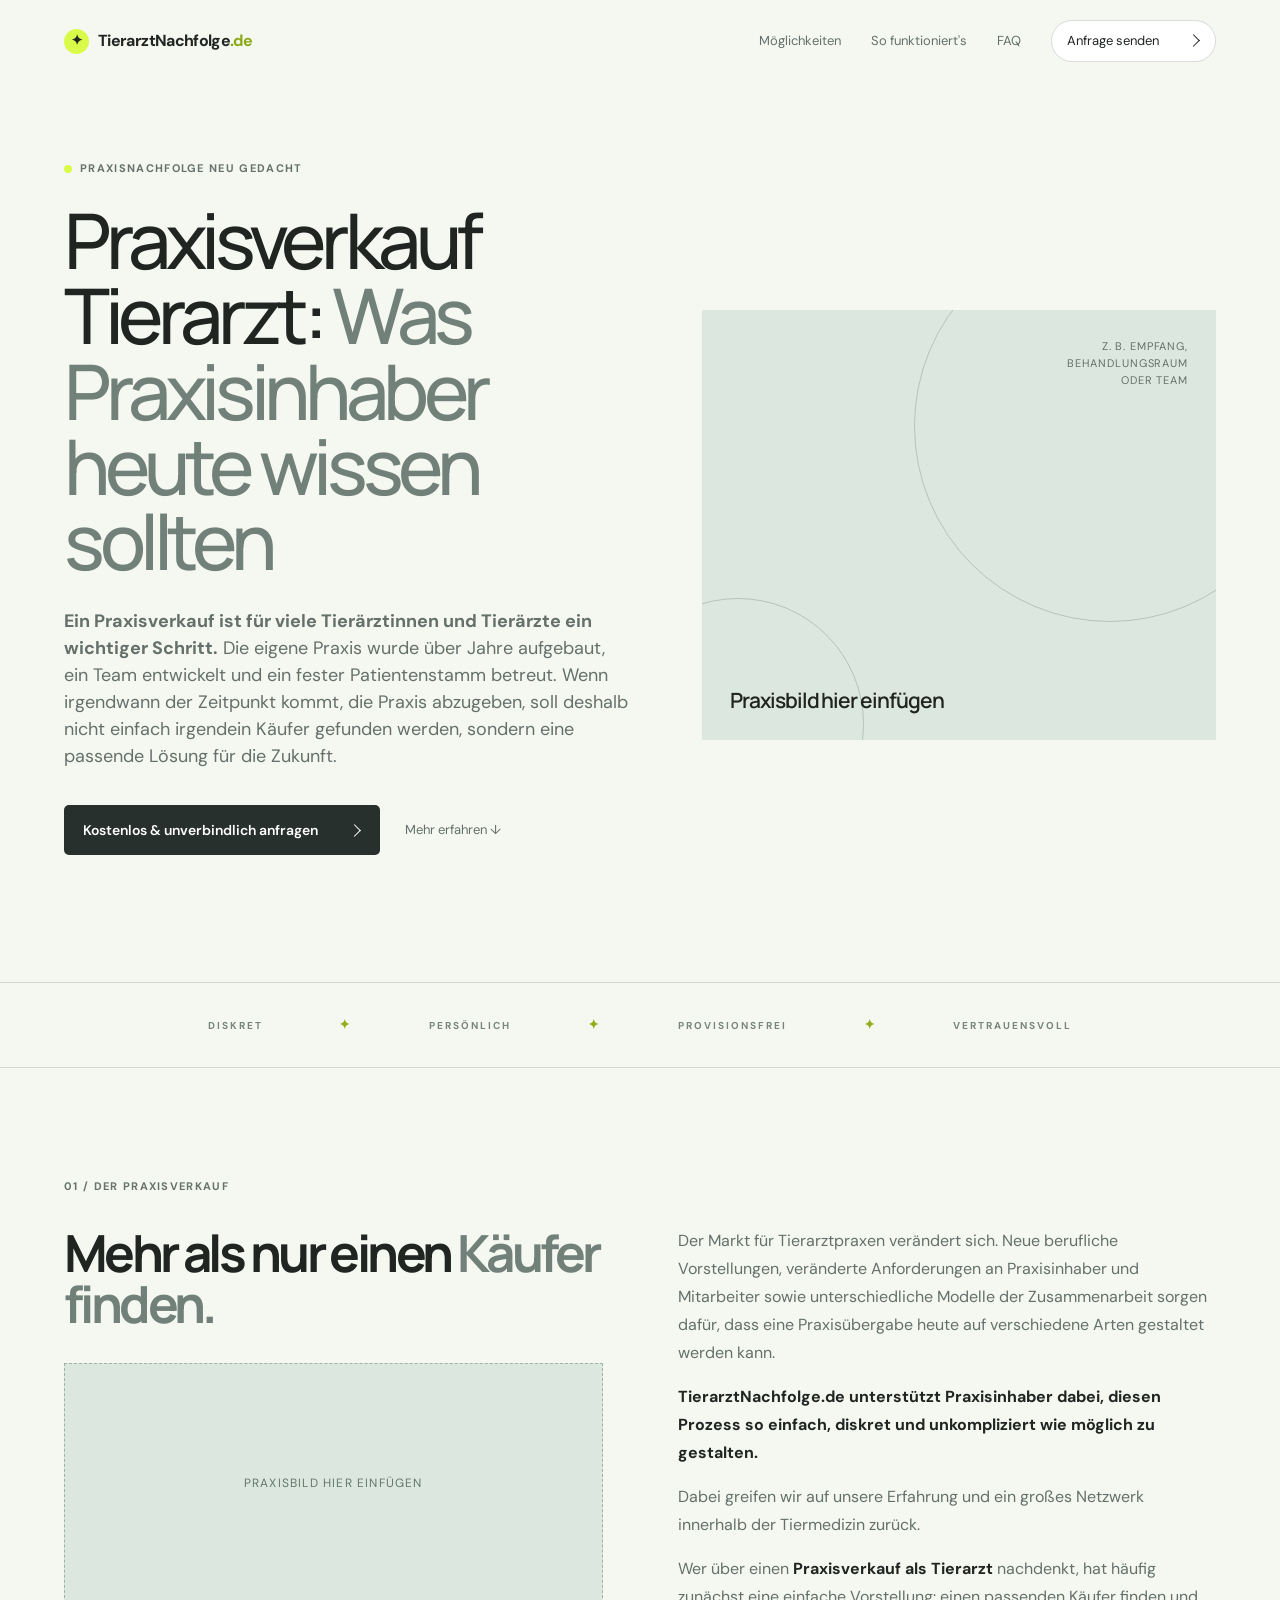
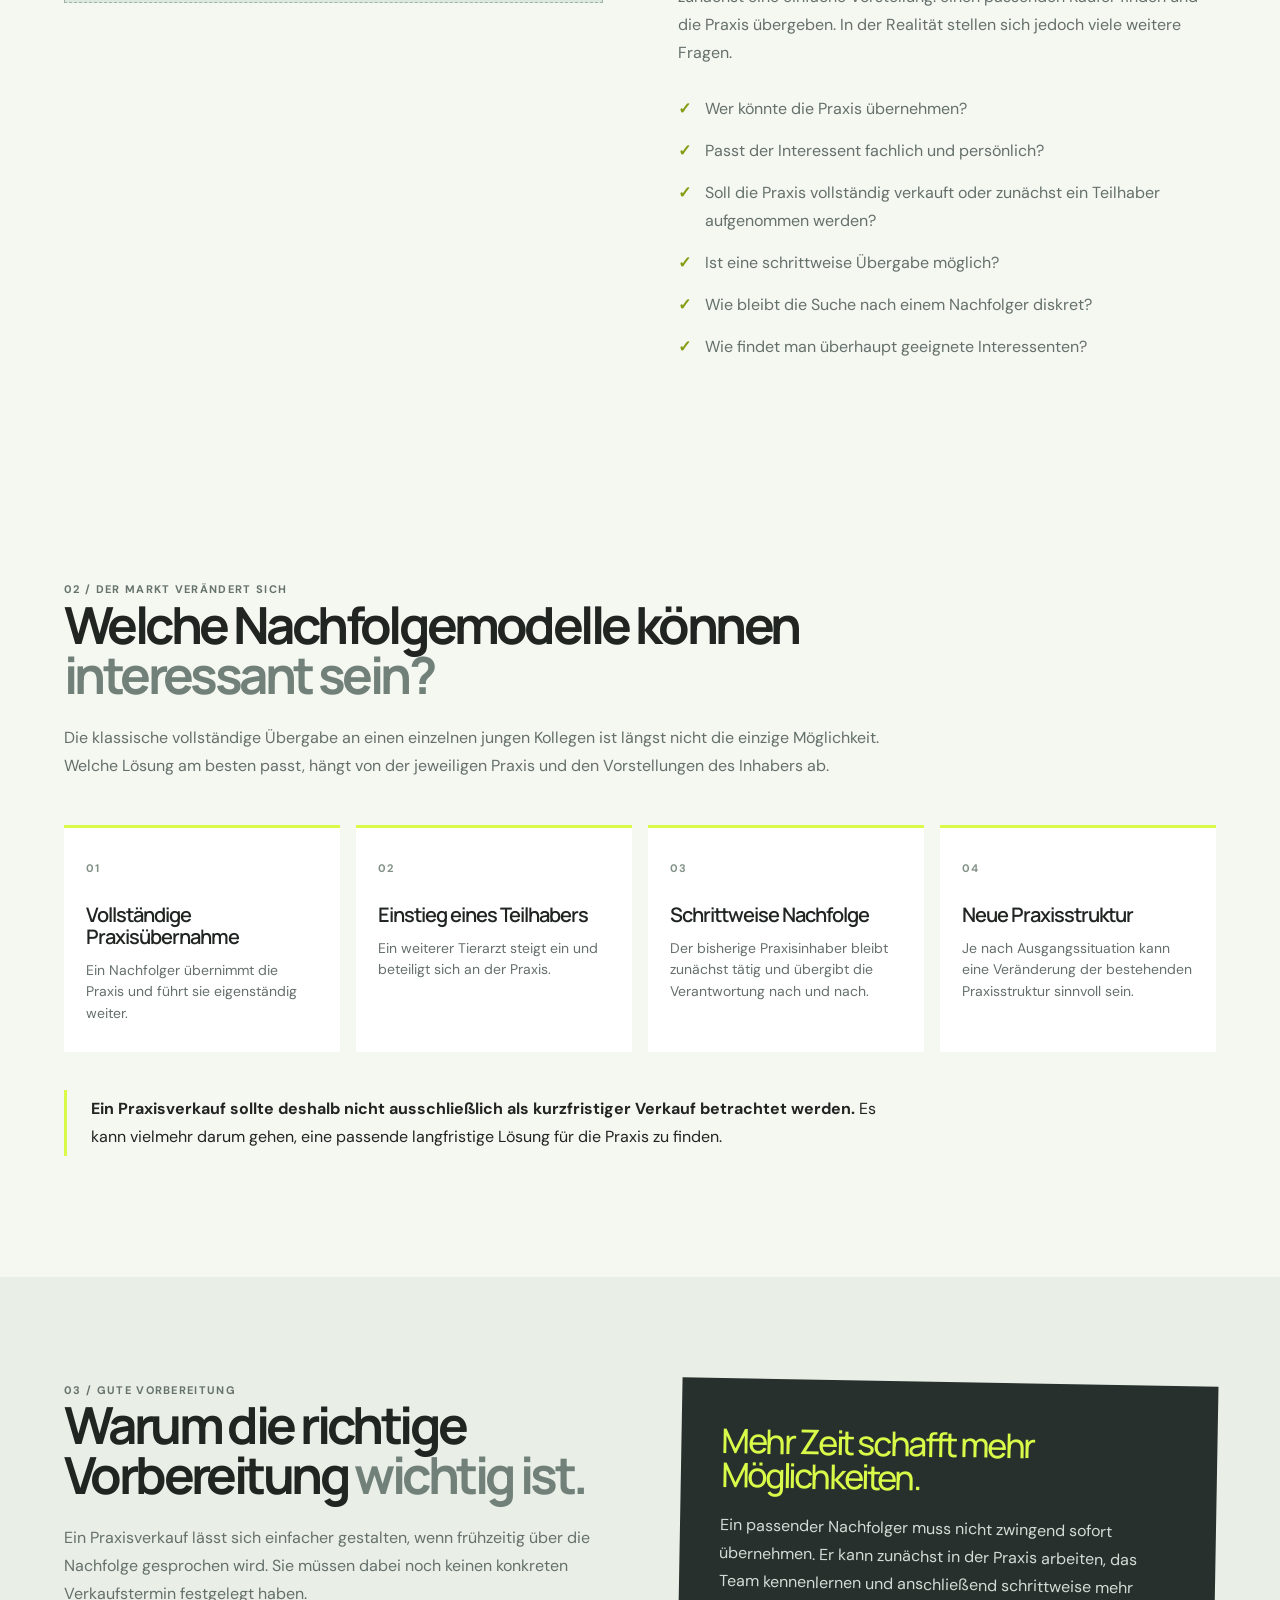
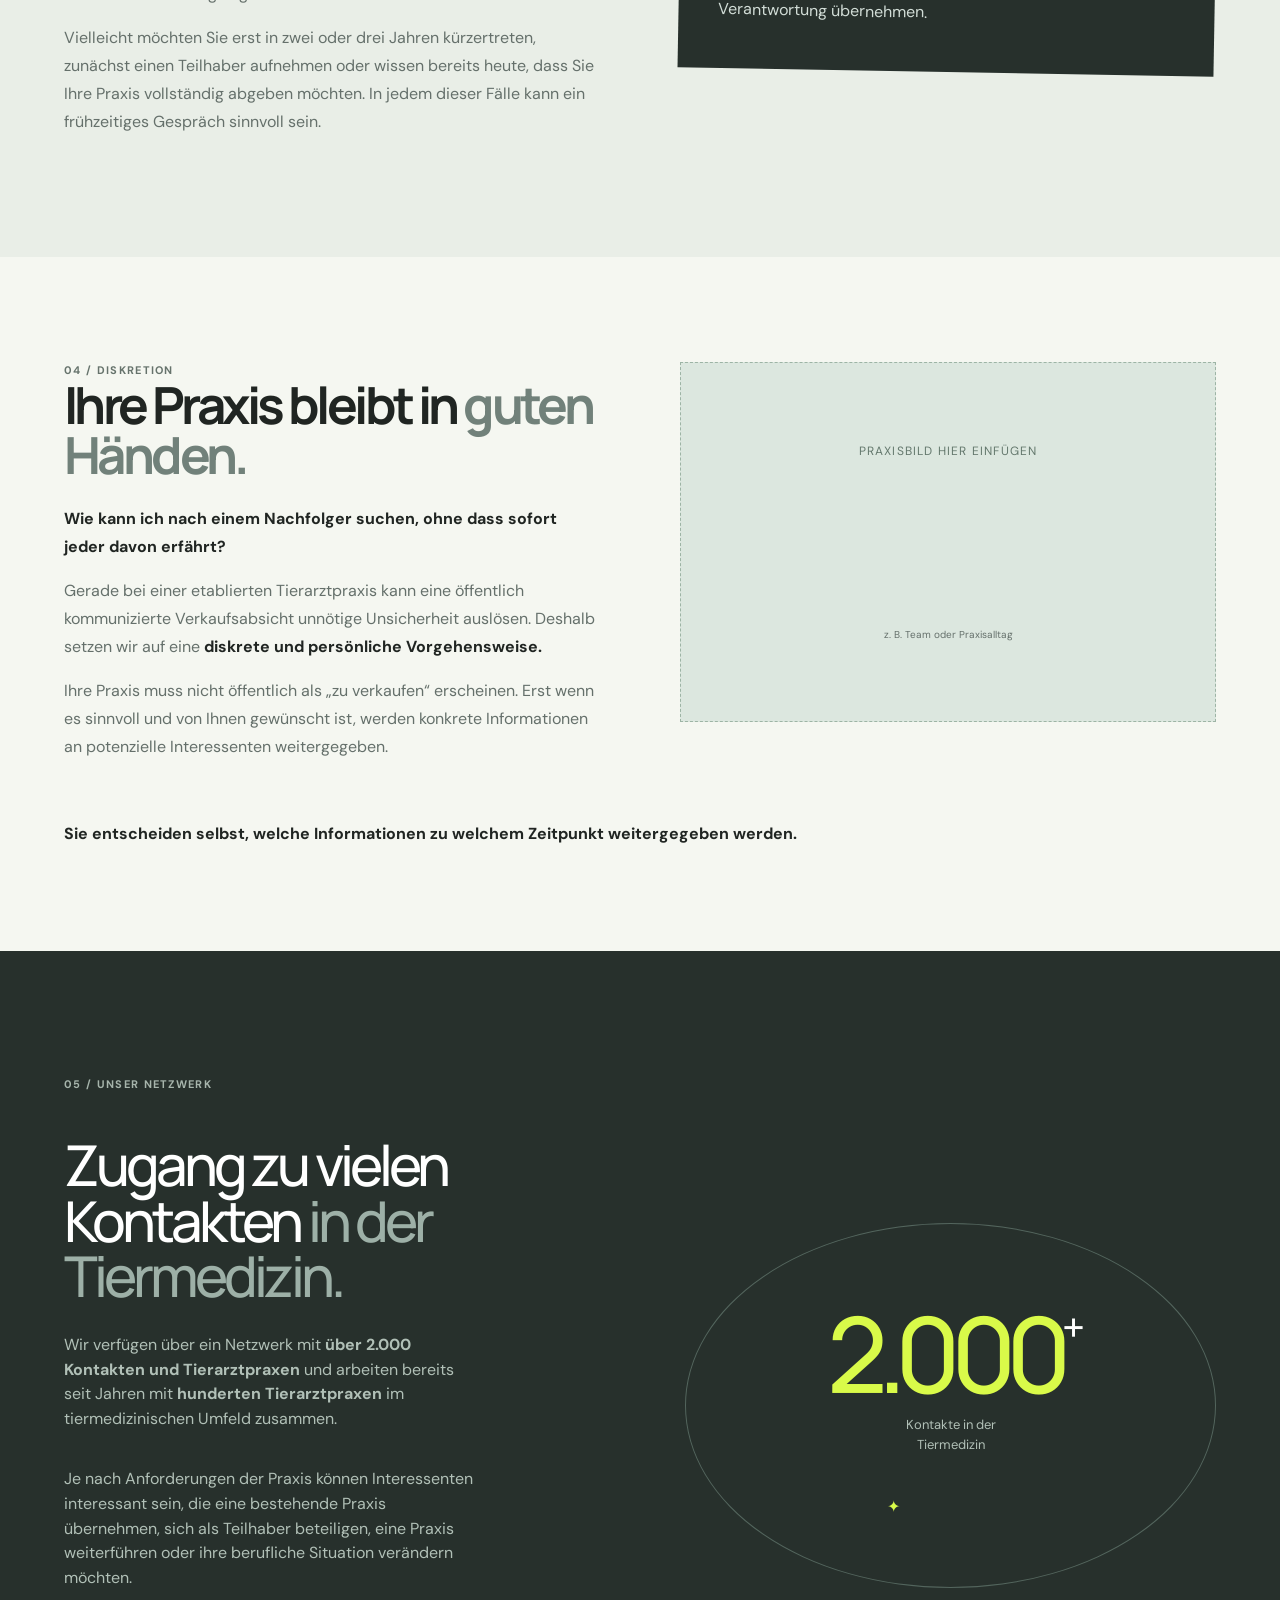
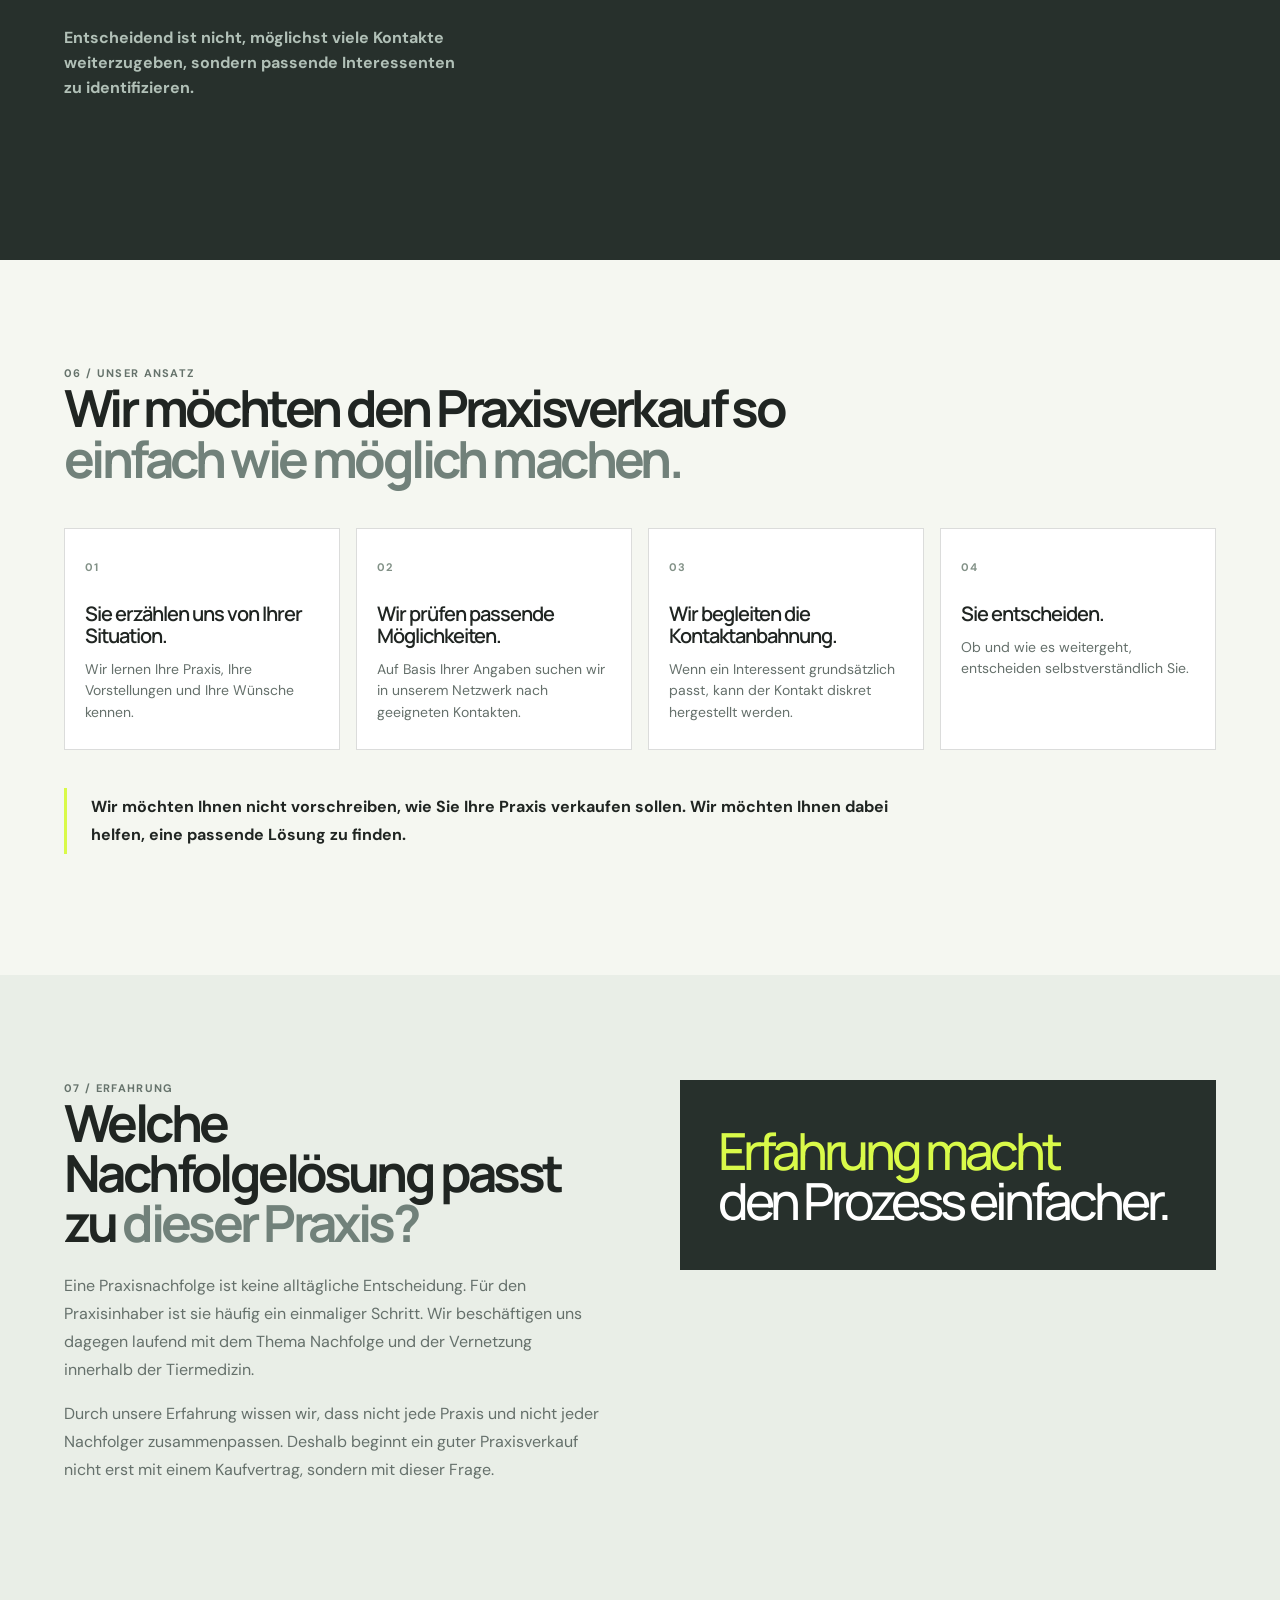
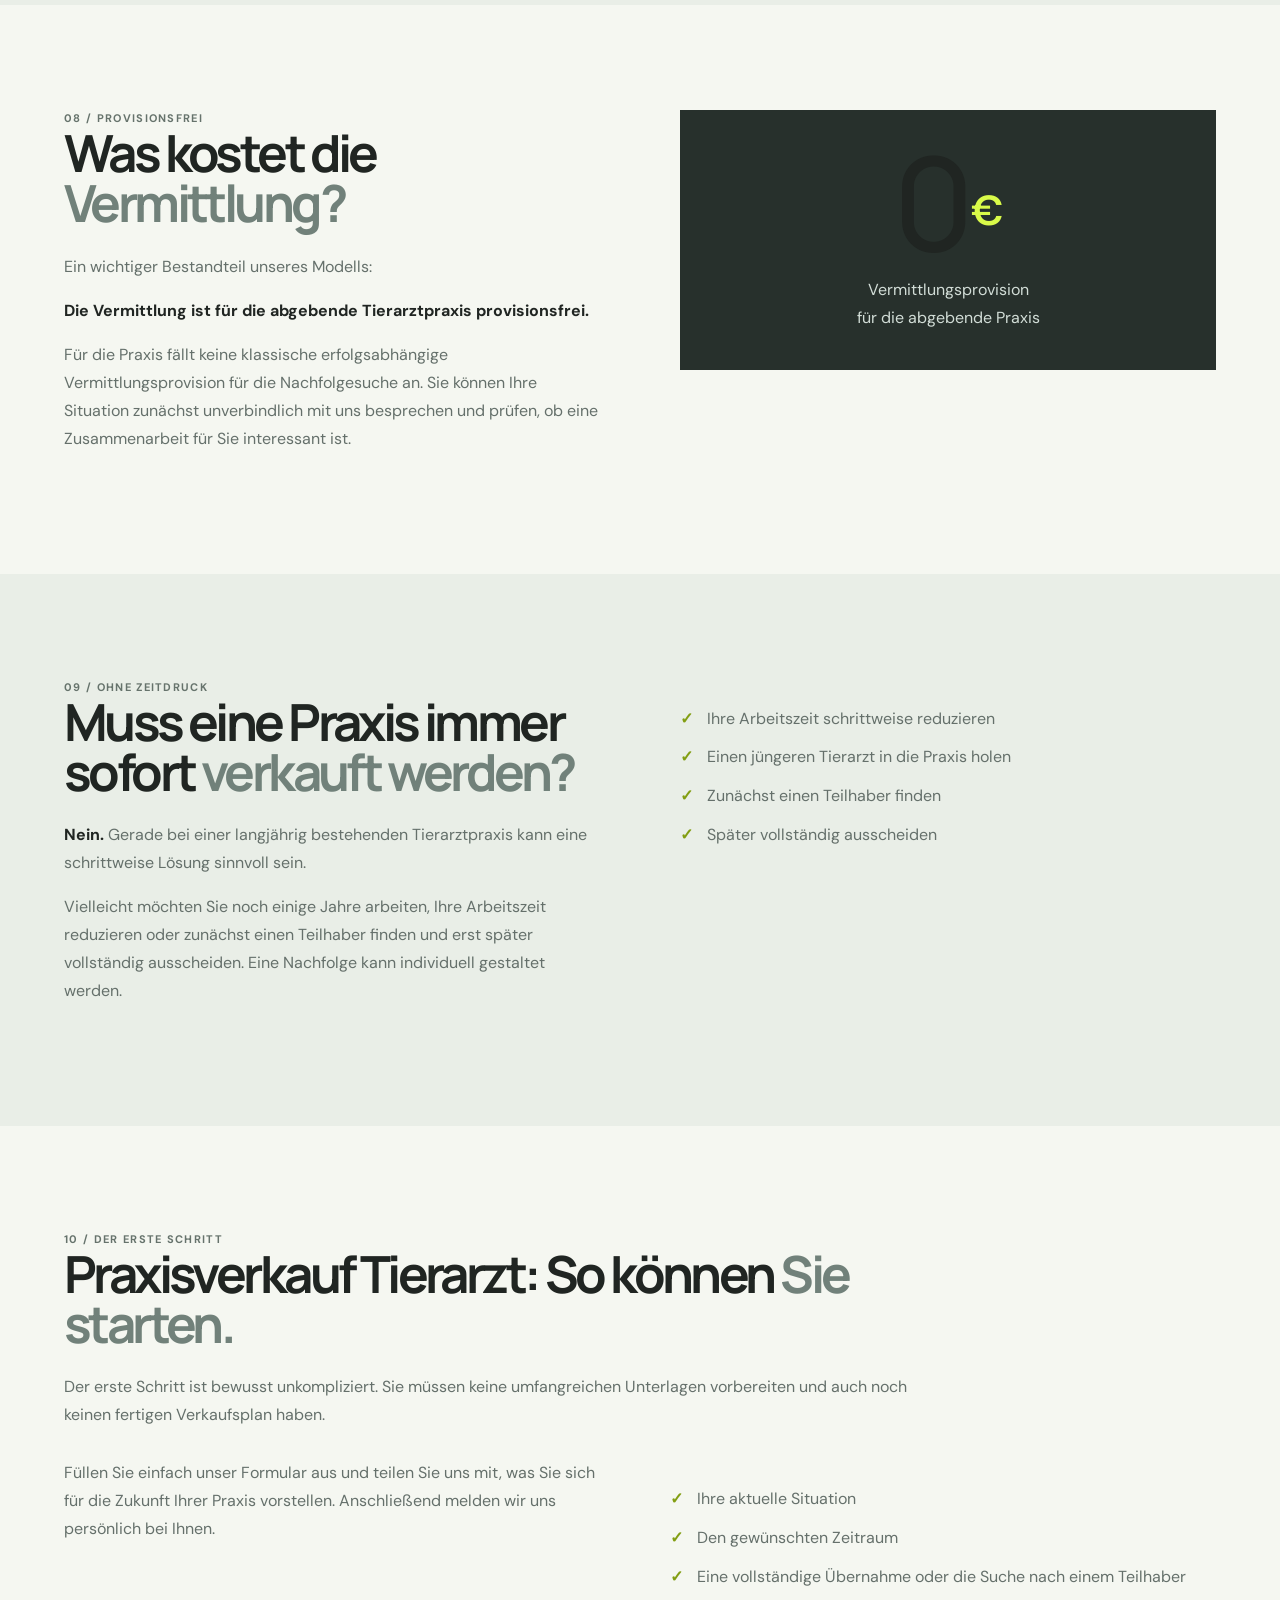
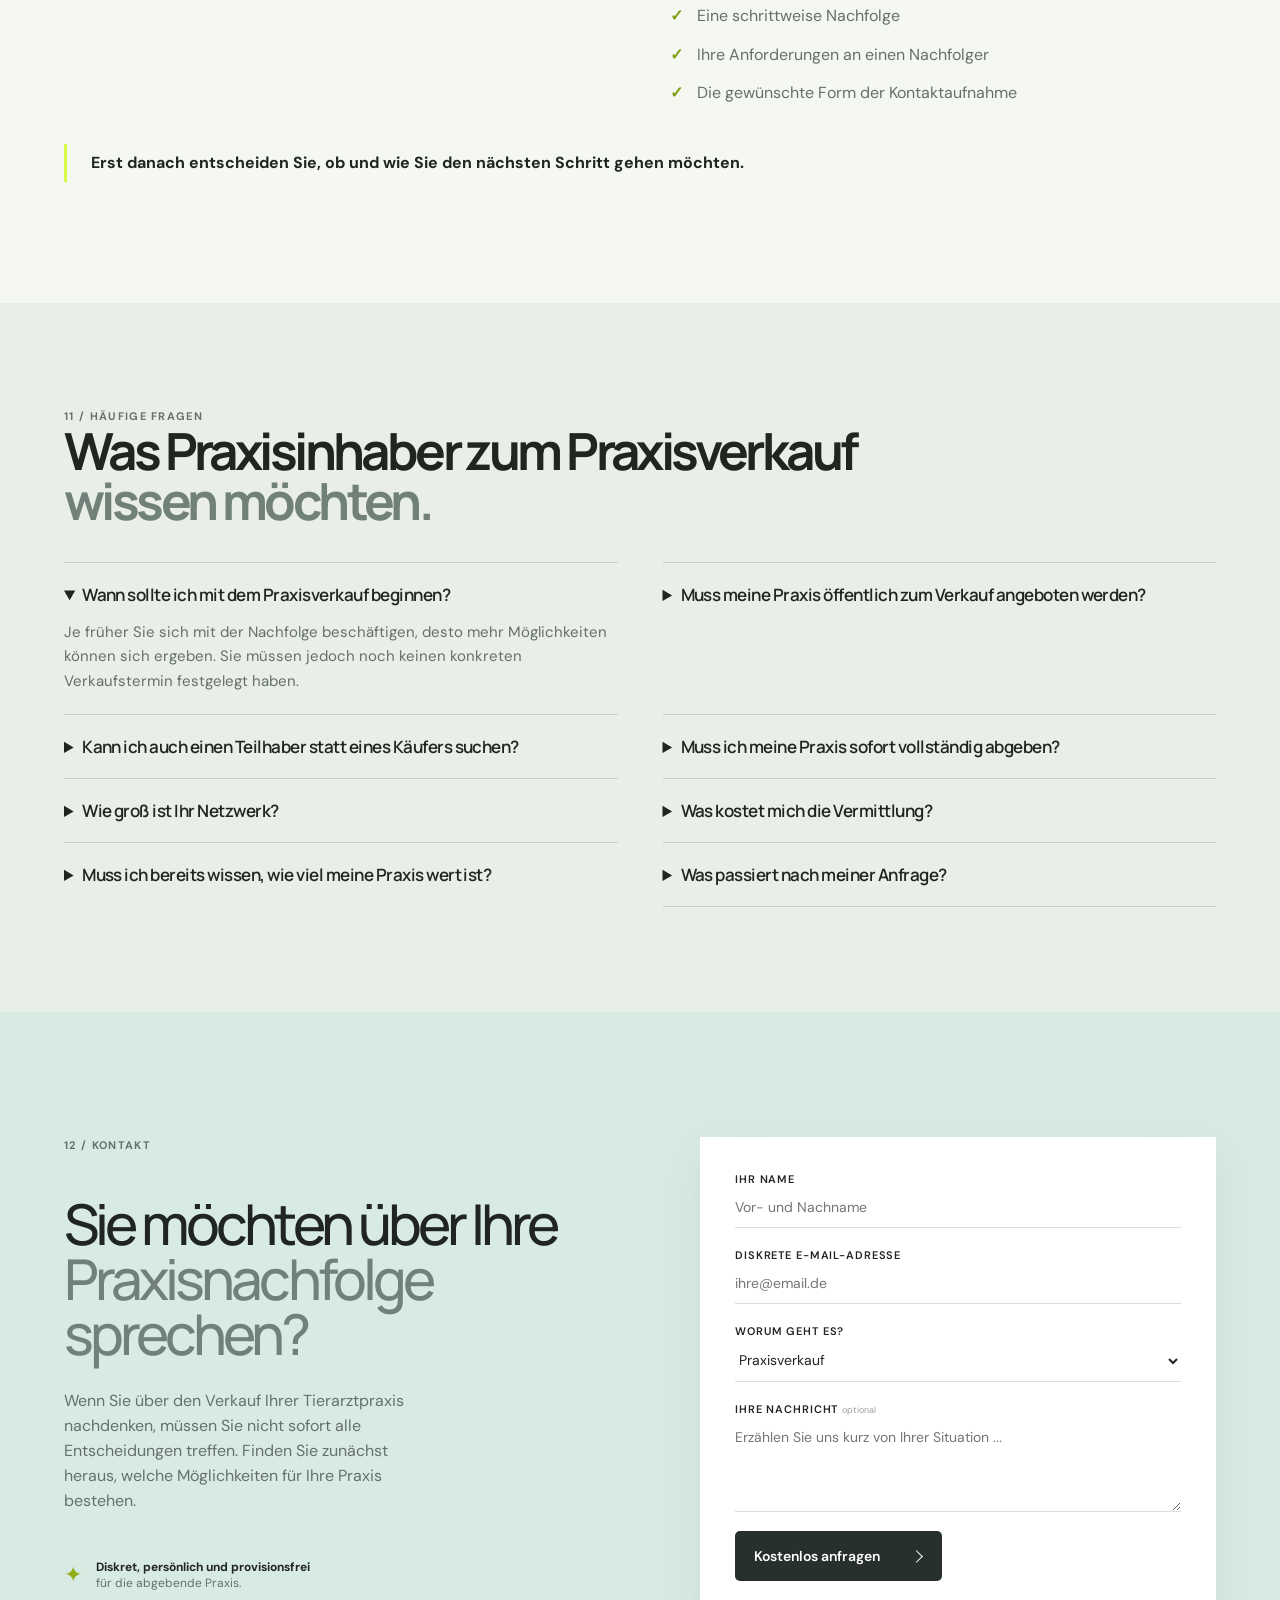
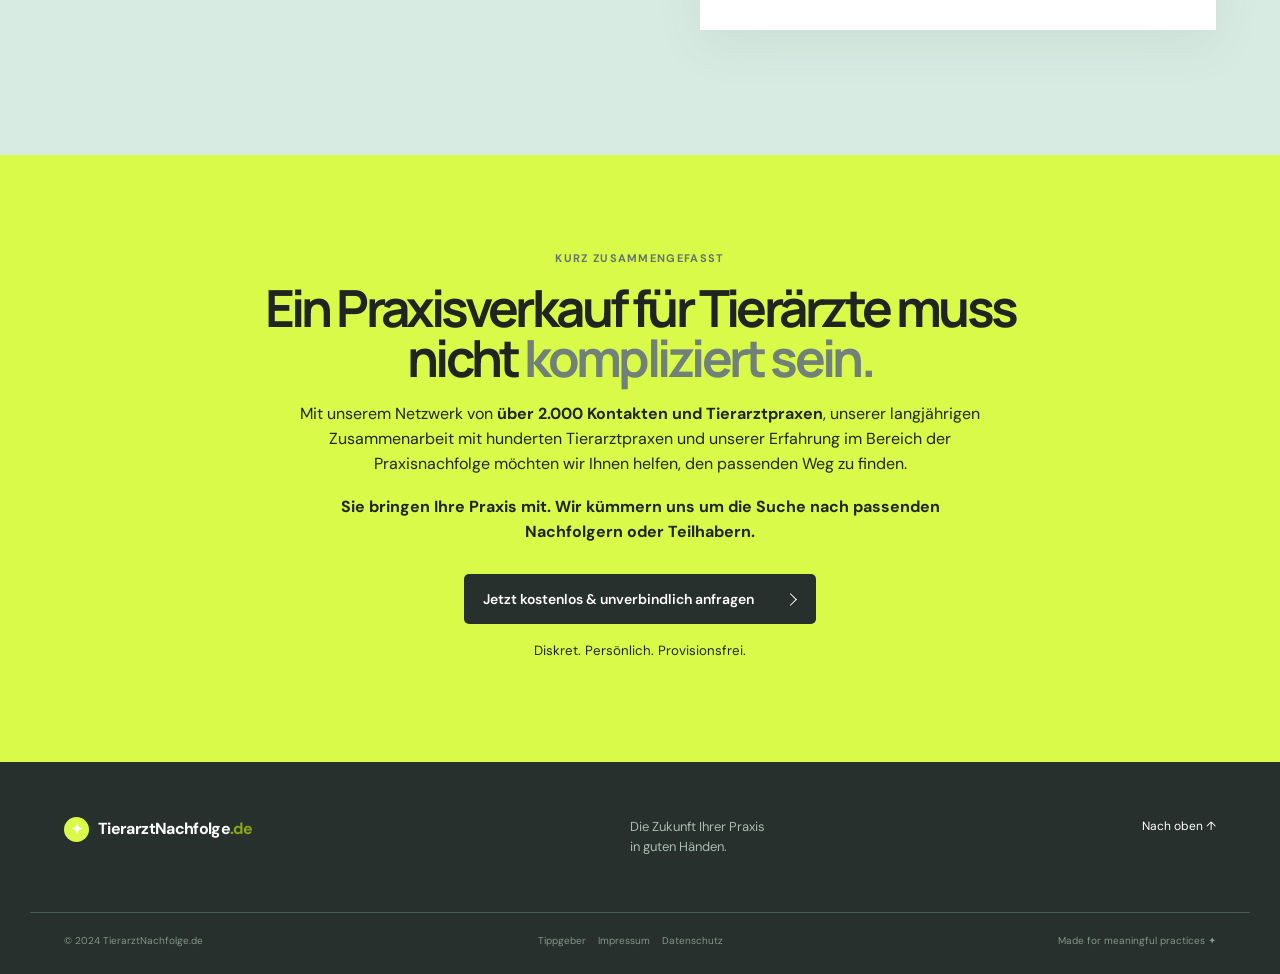
==== praxisverkauf/index.html @ fbd55f81 "Füge Praxisverkaufsseite hinzu" ====
<!doctype html>
<html lang="de">
  <head>
    <meta charset="UTF-8" />
    <meta name="viewport" content="width=device-width, initial-scale=1.0" />
    <link rel="icon" type="image/png" href="../assets/favicon.png" />
    <link rel="apple-touch-icon" href="../assets/favicon.png" />
    <title>Praxisverkauf Tierarzt: Praxisnachfolge diskret gestalten | TierarztNachfolge.de</title>
    <meta name="description" content="Praxisverkauf für Tierärzte: TierarztNachfolge.de unterstützt Praxisinhaber diskret, persönlich und provisionsfrei bei der Suche nach Nachfolgern oder Teilhabern." />
    <link rel="preconnect" href="https://fonts.googleapis.com" />
    <link rel="preconnect" href="https://fonts.gstatic.com" crossorigin />
    <link href="https://fonts.googleapis.com/css2?family=DM+Sans:wght@400;500;600;700&family=Manrope:wght@400;500;600;700;800&display=swap" rel="stylesheet" />
    <link rel="stylesheet" href="../styles.css" />
  </head>
  <body class="sale-page">
    <header class="site-header">
      <a class="logo" href="../index.html#top" aria-label="TierarztNachfolge.de Startseite"><span class="logo-mark">✦</span><span>TierarztNachfolge<span class="logo-dot">.de</span></span></a>
      <button class="menu-toggle" aria-label="Menü öffnen" aria-expanded="false"><span></span><span></span></button>
      <nav class="main-nav">
        <a href="#modelle">Möglichkeiten</a><a href="#ablauf">So funktioniert's</a><a href="#faq">FAQ</a>
        <a class="nav-cta" href="#kontakt">Anfrage senden <span class="button-arrow" aria-hidden="true"></span></a>
      </nav>
    </header>

    <main id="top">
      <section class="sale-hero section-shell">
        <div>
          <div class="eyebrow"><span class="eyebrow-dot"></span> Praxisnachfolge neu gedacht</div>
          <h1>Praxisverkauf Tierarzt: <em>Was Praxisinhaber heute wissen sollten</em></h1>
          <p class="hero-lead"><strong>Ein Praxisverkauf ist für viele Tierärztinnen und Tierärzte ein wichtiger Schritt.</strong> Die eigene Praxis wurde über Jahre aufgebaut, ein Team entwickelt und ein fester Patientenstamm betreut. Wenn irgendwann der Zeitpunkt kommt, die Praxis abzugeben, soll deshalb nicht einfach irgendein Käufer gefunden werden, sondern eine passende Lösung für die Zukunft.</p>
          <div class="hero-actions"><a class="button button-dark" href="#kontakt">Kostenlos &amp; unverbindlich anfragen <span class="button-arrow" aria-hidden="true"></span></a><a class="text-link" href="#praxisverkauf">Mehr erfahren <span>↓</span></a></div>
        </div>
        <div class="sale-hero-visual" data-image-placeholder="hero-praxisbild">
          <span class="placeholder-label">Praxisbild hier einfügen</span>
          <span class="placeholder-note">z. B. Empfang, Behandlungsraum oder Team</span>
        </div>
      </section>

      <section class="ticker"><div class="ticker-inner"><div class="ticker-group"><span>DISKRET</span><i>✦</i><span>PERSÖNLICH</span><i>✦</i><span>PROVISIONSFREI</span><i>✦</i><span>VERTRAUENSVOLL</span></div><div class="ticker-group" aria-hidden="true"><span>DISKRET</span><i>✦</i><span>PERSÖNLICH</span><i>✦</i><span>PROVISIONSFREI</span><i>✦</i><span>VERTRAUENSVOLL</span></div></div></section>

      <section class="sale-intro section-shell" id="praxisverkauf">
        <div class="section-kicker">01 / Der Praxisverkauf</div>
        <div class="sale-intro-grid"><div><h2>Mehr als nur einen <em>Käufer finden.</em></h2><div class="sale-photo-placeholder" data-image-placeholder="intro-praxisbild"><span>Praxisbild hier einfügen</span></div></div><div class="sale-copy"><p>Der Markt für Tierarztpraxen verändert sich. Neue berufliche Vorstellungen, veränderte Anforderungen an Praxisinhaber und Mitarbeiter sowie unterschiedliche Modelle der Zusammenarbeit sorgen dafür, dass eine Praxisübergabe heute auf verschiedene Arten gestaltet werden kann.</p><p><strong>TierarztNachfolge.de unterstützt Praxisinhaber dabei, diesen Prozess so einfach, diskret und unkompliziert wie möglich zu gestalten.</strong></p><p>Dabei greifen wir auf unsere Erfahrung und ein großes Netzwerk innerhalb der Tiermedizin zurück.</p><p>Wer über einen <strong>Praxisverkauf als Tierarzt</strong> nachdenkt, hat häufig zunächst eine einfache Vorstellung: einen passenden Käufer finden und die Praxis übergeben. In der Realität stellen sich jedoch viele weitere Fragen.</p><ul class="sale-list"><li>Wer könnte die Praxis übernehmen?</li><li>Passt der Interessent fachlich und persönlich?</li><li>Soll die Praxis vollständig verkauft oder zunächst ein Teilhaber aufgenommen werden?</li><li>Ist eine schrittweise Übergabe möglich?</li><li>Wie bleibt die Suche nach einem Nachfolger diskret?</li><li>Wie findet man überhaupt geeignete Interessenten?</li></ul></div></div>
      </section>

      <section class="sale-section" id="modelle"><div class="section-shell"><div class="section-kicker">02 / Der Markt verändert sich</div><h2>Welche Nachfolgemodelle können <em>interessant sein?</em></h2><p>Die klassische vollständige Übergabe an einen einzelnen jungen Kollegen ist längst nicht die einzige Möglichkeit. Welche Lösung am besten passt, hängt von der jeweiligen Praxis und den Vorstellungen des Inhabers ab.</p><div class="sale-options"><article><span>01</span><h3>Vollständige Praxisübernahme</h3><p>Ein Nachfolger übernimmt die Praxis und führt sie eigenständig weiter.</p></article><article><span>02</span><h3>Einstieg eines Teilhabers</h3><p>Ein weiterer Tierarzt steigt ein und beteiligt sich an der Praxis.</p></article><article><span>03</span><h3>Schrittweise Nachfolge</h3><p>Der bisherige Praxisinhaber bleibt zunächst tätig und übergibt die Verantwortung nach und nach.</p></article><article><span>04</span><h3>Neue Praxisstruktur</h3><p>Je nach Ausgangssituation kann eine Veränderung der bestehenden Praxisstruktur sinnvoll sein.</p></article></div><p class="sale-highlight"><strong>Ein Praxisverkauf sollte deshalb nicht ausschließlich als kurzfristiger Verkauf betrachtet werden.</strong> Es kann vielmehr darum gehen, eine passende langfristige Lösung für die Praxis zu finden.</p></div></section>

      <section class="sale-section sale-muted"><div class="section-shell sale-two-col"><div><div class="section-kicker">03 / Gute Vorbereitung</div><h2>Warum die richtige Vorbereitung <em>wichtig ist.</em></h2><p>Ein Praxisverkauf lässt sich einfacher gestalten, wenn frühzeitig über die Nachfolge gesprochen wird. Sie müssen dabei noch keinen konkreten Verkaufstermin festgelegt haben.</p><p>Vielleicht möchten Sie erst in zwei oder drei Jahren kürzertreten, zunächst einen Teilhaber aufnehmen oder wissen bereits heute, dass Sie Ihre Praxis vollständig abgeben möchten. In jedem dieser Fälle kann ein frühzeitiges Gespräch sinnvoll sein.</p></div><div class="sale-callout"><h3>Mehr Zeit schafft mehr Möglichkeiten.</h3><p>Ein passender Nachfolger muss nicht zwingend sofort übernehmen. Er kann zunächst in der Praxis arbeiten, das Team kennenlernen und anschließend schrittweise mehr Verantwortung übernehmen.</p></div></div></section>

      <section class="sale-section"><div class="section-shell sale-two-col"><div><div class="section-kicker">04 / Diskretion</div><h2>Ihre Praxis bleibt in <em>guten Händen.</em></h2><p><strong>Wie kann ich nach einem Nachfolger suchen, ohne dass sofort jeder davon erfährt?</strong></p><p>Gerade bei einer etablierten Tierarztpraxis kann eine öffentlich kommunizierte Verkaufsabsicht unnötige Unsicherheit auslösen. Deshalb setzen wir auf eine <strong>diskrete und persönliche Vorgehensweise.</strong></p><p>Ihre Praxis muss nicht öffentlich als „zu verkaufen“ erscheinen. Erst wenn es sinnvoll und von Ihnen gewünscht ist, werden konkrete Informationen an potenzielle Interessenten weitergegeben.</p></div><div class="sale-photo-placeholder tall" data-image-placeholder="discretion-praxisbild"><span>Praxisbild hier einfügen</span><small>z. B. Team oder Praxisalltag</small></div></div><div class="section-shell sale-highlight-wide"><strong>Sie entscheiden selbst, welche Informationen zu welchem Zeitpunkt weitergegeben werden.</strong></div></section>

      <section class="network-section"><div class="section-shell network-grid"><div><div class="section-kicker">05 / Unser Netzwerk</div><h2>Zugang zu vielen Kontakten <em>in der Tiermedizin.</em></h2><p>Wir verfügen über ein Netzwerk mit <strong>über 2.000 Kontakten und Tierarztpraxen</strong> und arbeiten bereits seit Jahren mit <strong>hunderten Tierarztpraxen</strong> im tiermedizinischen Umfeld zusammen.</p><p>Je nach Anforderungen der Praxis können Interessenten interessant sein, die eine bestehende Praxis übernehmen, sich als Teilhaber beteiligen, eine Praxis weiterführen oder ihre berufliche Situation verändern möchten.</p><p><strong>Entscheidend ist nicht, möglichst viele Kontakte weiterzugeben, sondern passende Interessenten zu identifizieren.</strong></p></div><div class="network-stat"><div class="stat-number">2.000<span>+</span></div><p>Kontakte in der Tiermedizin</p><div class="stat-paw">✦</div></div></div></section>

      <section class="sale-section" id="ablauf"><div class="section-shell"><div class="section-kicker">06 / Unser Ansatz</div><h2>Wir möchten den Praxisverkauf so <em>einfach wie möglich machen.</em></h2><div class="sale-process"><article><span>01</span><h3>Sie erzählen uns von Ihrer Situation.</h3><p>Wir lernen Ihre Praxis, Ihre Vorstellungen und Ihre Wünsche kennen.</p></article><article><span>02</span><h3>Wir prüfen passende Möglichkeiten.</h3><p>Auf Basis Ihrer Angaben suchen wir in unserem Netzwerk nach geeigneten Kontakten.</p></article><article><span>03</span><h3>Wir begleiten die Kontaktanbahnung.</h3><p>Wenn ein Interessent grundsätzlich passt, kann der Kontakt diskret hergestellt werden.</p></article><article><span>04</span><h3>Sie entscheiden.</h3><p>Ob und wie es weitergeht, entscheiden selbstverständlich Sie.</p></article></div><p class="sale-highlight"><strong>Wir möchten Ihnen nicht vorschreiben, wie Sie Ihre Praxis verkaufen sollen. Wir möchten Ihnen dabei helfen, eine passende Lösung zu finden.</strong></p></div></section>

      <section class="sale-section sale-muted"><div class="section-shell sale-two-col"><div><div class="section-kicker">07 / Erfahrung</div><h2>Welche Nachfolgelösung passt zu <em>dieser Praxis?</em></h2><p>Eine Praxisnachfolge ist keine alltägliche Entscheidung. Für den Praxisinhaber ist sie häufig ein einmaliger Schritt. Wir beschäftigen uns dagegen laufend mit dem Thema Nachfolge und der Vernetzung innerhalb der Tiermedizin.</p><p>Durch unsere Erfahrung wissen wir, dass nicht jede Praxis und nicht jeder Nachfolger zusammenpassen. Deshalb beginnt ein guter Praxisverkauf nicht erst mit einem Kaufvertrag, sondern mit dieser Frage.</p></div><div class="sale-statement">Erfahrung macht<br /><em>den Prozess einfacher.</em></div></div></section>

      <section class="sale-section"><div class="section-shell sale-two-col"><div><div class="section-kicker">08 / Provisionsfrei</div><h2>Was kostet die <em>Vermittlung?</em></h2><p>Ein wichtiger Bestandteil unseres Modells:</p><p><strong>Die Vermittlung ist für die abgebende Tierarztpraxis provisionsfrei.</strong></p><p>Für die Praxis fällt keine klassische erfolgsabhängige Vermittlungsprovision für die Nachfolgesuche an. Sie können Ihre Situation zunächst unverbindlich mit uns besprechen und prüfen, ob eine Zusammenarbeit für Sie interessant ist.</p></div><div class="sale-zero"><strong>0</strong><span>€</span><p>Vermittlungsprovision<br />für die abgebende Praxis</p></div></div></section>

      <section class="sale-section sale-muted"><div class="section-shell sale-two-col"><div><div class="section-kicker">09 / Ohne Zeitdruck</div><h2>Muss eine Praxis immer sofort <em>verkauft werden?</em></h2><p><strong>Nein.</strong> Gerade bei einer langjährig bestehenden Tierarztpraxis kann eine schrittweise Lösung sinnvoll sein.</p><p>Vielleicht möchten Sie noch einige Jahre arbeiten, Ihre Arbeitszeit reduzieren oder zunächst einen Teilhaber finden und erst später vollständig ausscheiden. Eine Nachfolge kann individuell gestaltet werden.</p></div><ul class="sale-list"><li>Ihre Arbeitszeit schrittweise reduzieren</li><li>Einen jüngeren Tierarzt in die Praxis holen</li><li>Zunächst einen Teilhaber finden</li><li>Später vollständig ausscheiden</li></ul></div></section>

      <section class="sale-section"><div class="section-shell"><div class="section-kicker">10 / Der erste Schritt</div><h2>Praxisverkauf Tierarzt: So können <em>Sie starten.</em></h2><p>Der erste Schritt ist bewusst unkompliziert. Sie müssen keine umfangreichen Unterlagen vorbereiten und auch noch keinen fertigen Verkaufsplan haben.</p><div class="sale-start"><p>Füllen Sie einfach unser Formular aus und teilen Sie uns mit, was Sie sich für die Zukunft Ihrer Praxis vorstellen. Anschließend melden wir uns persönlich bei Ihnen.</p><ul class="sale-list"><li>Ihre aktuelle Situation</li><li>Den gewünschten Zeitraum</li><li>Eine vollständige Übernahme oder die Suche nach einem Teilhaber</li><li>Eine schrittweise Nachfolge</li><li>Ihre Anforderungen an einen Nachfolger</li><li>Die gewünschte Form der Kontaktaufnahme</li></ul></div><p class="sale-highlight"><strong>Erst danach entscheiden Sie, ob und wie Sie den nächsten Schritt gehen möchten.</strong></p></div></section>

      <section class="sale-section sale-muted" id="faq"><div class="section-shell"><div class="section-kicker">11 / Häufige Fragen</div><h2>Was Praxisinhaber zum Praxisverkauf <em>wissen möchten.</em></h2><div class="sale-faq"><details open><summary>Wann sollte ich mit dem Praxisverkauf beginnen?</summary><p>Je früher Sie sich mit der Nachfolge beschäftigen, desto mehr Möglichkeiten können sich ergeben. Sie müssen jedoch noch keinen konkreten Verkaufstermin festgelegt haben.</p></details><details><summary>Muss meine Praxis öffentlich zum Verkauf angeboten werden?</summary><p>Nein. Eine diskrete Nachfolgesuche ist möglich. Konkrete Informationen werden nicht automatisch öffentlich veröffentlicht.</p></details><details><summary>Kann ich auch einen Teilhaber statt eines Käufers suchen?</summary><p>Ja. Die Suche kann sich auch auf einen geeigneten Teilhaber oder eine schrittweise Nachfolgelösung konzentrieren.</p></details><details><summary>Muss ich meine Praxis sofort vollständig abgeben?</summary><p>Nein. Eine Nachfolge kann auch schrittweise gestaltet werden.</p></details><details><summary>Wie groß ist Ihr Netzwerk?</summary><p>Wir verfügen über ein Netzwerk mit über 2.000 Kontakten und Tierarztpraxen und arbeiten seit Jahren mit hunderten Praxen im tiermedizinischen Umfeld zusammen.</p></details><details><summary>Was kostet mich die Vermittlung?</summary><p>Die Vermittlung ist für die abgebende Praxis provisionsfrei.</p></details><details><summary>Muss ich bereits wissen, wie viel meine Praxis wert ist?</summary><p>Nein. Für ein erstes Gespräch müssen Sie noch keinen finalen Verkaufspreis festgelegt haben.</p></details><details><summary>Was passiert nach meiner Anfrage?</summary><p>Wir melden uns persönlich bei Ihnen und besprechen Ihre Situation. Anschließend prüfen wir gemeinsam, welche Form der Nachfolge infrage kommt.</p></details></div></div></section>

      <section class="contact-section" id="kontakt"><div class="section-shell contact-grid"><div><div class="section-kicker">12 / Kontakt</div><h2>Sie möchten über Ihre <em>Praxisnachfolge sprechen?</em></h2><p>Wenn Sie über den Verkauf Ihrer Tierarztpraxis nachdenken, müssen Sie nicht sofort alle Entscheidungen treffen. Finden Sie zunächst heraus, welche Möglichkeiten für Ihre Praxis bestehen.</p><div class="contact-note"><span>✦</span><p><strong>Diskret, persönlich und provisionsfrei</strong><br />für die abgebende Praxis.</p></div></div><form id="request-form"><label>Ihr Name<input required type="text" name="name" placeholder="Vor- und Nachname" /></label><label>Diskrete E-Mail-Adresse<input required type="email" name="email" placeholder="ihre@email.de" /></label><label>Worum geht es?<select name="topic"><option>Praxisverkauf</option><option>Nachfolger suchen</option><option>Teilhaber finden</option><option>Schrittweise Nachfolge</option><option>Erstberatung</option></select></label><label>Ihre Nachricht <span class="optional">optional</span><textarea name="message" rows="4" placeholder="Erzählen Sie uns kurz von Ihrer Situation ..."></textarea></label><button class="button button-dark" type="submit">Kostenlos anfragen <span class="button-arrow" aria-hidden="true"></span></button><p class="form-status" aria-live="polite"></p></form></div></section>

      <section class="sale-final"><div class="section-shell"><div class="section-kicker">Kurz zusammengefasst</div><h2>Ein Praxisverkauf für Tierärzte muss nicht <em>kompliziert sein.</em></h2><p>Mit unserem Netzwerk von <strong>über 2.000 Kontakten und Tierarztpraxen</strong>, unserer langjährigen Zusammenarbeit mit hunderten Tierarztpraxen und unserer Erfahrung im Bereich der Praxisnachfolge möchten wir Ihnen helfen, den passenden Weg zu finden.</p><p><strong>Sie bringen Ihre Praxis mit. Wir kümmern uns um die Suche nach passenden Nachfolgern oder Teilhabern.</strong></p><a class="button button-dark" href="#kontakt">Jetzt kostenlos &amp; unverbindlich anfragen <span class="button-arrow" aria-hidden="true"></span></a><small>Diskret. Persönlich. Provisionsfrei.</small></div></section>
    </main>
    <footer class="site-footer"><div class="section-shell footer-top"><a class="logo" href="../index.html#top"><span class="logo-mark">✦</span><span>TierarztNachfolge<span class="logo-dot">.de</span></span></a><p>Die Zukunft Ihrer Praxis<br />in guten Händen.</p><a class="back-top" href="#top">Nach oben ↑</a></div><div class="section-shell footer-bottom"><span>© 2024 TierarztNachfolge.de</span><span><a href="../tippgeber">Tippgeber</a> &nbsp;&nbsp; <a href="../impressum.html">Impressum</a> &nbsp;&nbsp; <a href="../datenschutz.html">Datenschutz</a></span><span>Made for meaningful practices ✦</span></div></footer>
    <script src="../script.js"></script>
  </body>
</html>
---- styles.css ----
:root{--ink:#202522;--muted:#65706b;--paper:#f5f7f1;--lime:#d9fa49;--blue:#b9d9d4;--dark:#27302c;--line:rgba(32,37,34,.16)}*{box-sizing:border-box}html{scroll-behavior:smooth}body{margin:0;background:var(--paper);color:var(--ink);font-family:'DM Sans',sans-serif;font-size:16px;line-height:1.55}.section-shell{max-width:1220px;margin:0 auto;padding-left:34px;padding-right:34px}.site-header{height:82px;display:flex;align-items:center;justify-content:space-between;max-width:1220px;margin:auto;padding:0 34px;position:relative;z-index:5}.logo{color:var(--ink);text-decoration:none;font-weight:700;font-size:16px;display:flex;align-items:center;gap:9px;letter-spacing:-.04em}.logo-mark{width:25px;height:25px;background:var(--lime);border-radius:50%;display:grid;place-items:center;font-size:14px}.logo-dot{color:#8aa814}.main-nav{display:flex;align-items:center;gap:30px}.main-nav a,.text-link{color:var(--muted);text-decoration:none;font-size:13px}.main-nav a:hover,.text-link:hover{color:var(--ink)}.nav-cta{background:#fff;border:1px solid var(--line);padding:10px 15px;border-radius:30px;color:var(--ink)!important}.nav-cta span{margin-left:15px}.menu-toggle{display:none}.hero{min-height:655px;display:grid;grid-template-columns:48% 52%;align-items:center;padding-top:40px;padding-bottom:75px}.eyebrow,.section-kicker{font-size:11px;text-transform:uppercase;letter-spacing:.12em;color:#66736c;font-weight:700}.eyebrow{display:flex;gap:8px;align-items:center;margin-bottom:25px}.eyebrow-dot{height:8px;width:8px;background:var(--lime);border-radius:50%}h1,h2,h3,p{margin-top:0}h1,h2{font-family:Manrope,sans-serif;letter-spacing:-.07em;line-height:.98}h1{font-size:clamp(54px,6.2vw,88px);font-weight:500;margin-bottom:28px}h1 em,h2 em{font-style:normal;color:#71817a}.hero-lead{max-width:420px;font-size:17px;color:var(--muted);line-height:1.5}.hero-actions{display:flex;align-items:center;gap:25px;margin:35px 0}.button{border:0;border-radius:5px;padding:16px 19px;font:600 14px 'DM Sans';text-decoration:none;display:inline-flex;align-items:center;gap:32px;cursor:pointer}.button span{font-size:20px;line-height:0}.button-dark{background:var(--dark);color:#fff}.button-dark:hover{background:#3d4b44}.button-light{background:var(--lime);color:var(--ink)}.trust-row{display:flex;gap:12px;align-items:center;color:#89918b;font-size:11px}.trust-row p{margin:0;line-height:1.3}.trust-row strong{color:var(--ink);font-weight:500}.avatar-stack{display:flex}.avatar-stack span{width:28px;height:28px;border:2px solid var(--paper);background:#d5e0dc;border-radius:50%;display:grid;place-items:center;margin-right:-7px;font-size:13px}.avatar-stack span:nth-child(2){background:#d6c5b7}.avatar-stack span:nth-child(3){background:var(--lime)}.hero-art{height:580px;position:relative;display:flex;align-items:center;justify-content:center}.art-glow{position:absolute;inset:7% 4% 2%;background:var(--blue);border-radius:48% 52% 42% 58%;transform:rotate(-9deg)}.sun-shape{position:absolute;right:5%;top:2%;height:180px;width:180px;background:var(--lime);border-radius:50%;opacity:.95}.portrait-frame{position:relative;width:min(390px,75%);height:485px;border-radius:200px 200px 24px 24px;overflow:hidden;transform:rotate(5deg);box-shadow:22px 30px 60px rgba(61,93,86,.2);background:#bad0c9}.portrait-frame img{width:100%;height:100%;object-fit:cover;filter:saturate(.72)}.float-card{position:absolute;background:rgba(255,255,255,.9);box-shadow:0 14px 30px rgba(46,61,55,.14);border-radius:11px;z-index:2}.card-reach{right:2%;top:17%;padding:14px 16px;width:148px;transform:rotate(8deg)}.card-reach small{display:block;font-size:10px;color:#7c8780}.card-reach strong{font:700 40px Manrope;letter-spacing:-.08em}.card-reach strong span{font-size:20px;color:#94b20f}.card-reach p{font-size:10px;color:var(--muted);margin:0}.card-icon{float:right;background:var(--lime);padding:4px 7px;border-radius:50%}.card-note{left:3%;bottom:13%;padding:16px 19px;display:flex;gap:10px;align-items:center;transform:rotate(-8deg)}.note-check{height:27px;width:27px;display:grid;place-items:center;border-radius:50%;background:var(--lime)}.card-note p{margin:0;font-size:11px;line-height:1.25;color:var(--muted)}.card-note strong{color:var(--ink)}.art-label{position:absolute;bottom:0;right:8%;display:flex;gap:15px;font-size:10px;text-transform:uppercase;letter-spacing:.1em;color:#7c8780}.art-label span:first-child{color:var(--ink)}.ticker{border-top:1px solid var(--line);border-bottom:1px solid var(--line);overflow:hidden}.ticker-inner{max-width:1220px;margin:auto;display:flex;justify-content:space-between;align-items:center;padding:16px 34px;font-size:10px;letter-spacing:.2em;font-weight:700;color:#79847d}.ticker i{font-style:normal;color:#93ad1a;font-size:13px}.intro{padding-top:145px;padding-bottom:155px}.intro-grid{display:grid;grid-template-columns:1fr 1fr;gap:100px;margin-top:48px}.intro h2,.section-heading h2,.discretion h2,.network-grid h2,.free-copy h2,.audience h2,.contact-grid h2{font-size:clamp(38px,4.4vw,59px);font-weight:500;margin:0}.intro-text{color:var(--muted);max-width:460px}.intro-text p{margin-bottom:22px}.question{font:500 24px Manrope;color:var(--ink);letter-spacing:-.05em}.steps-section{background:#e4ece6;padding:100px 0 125px}.section-heading{display:flex;justify-content:space-between;align-items:end;margin:48px 0 65px}.section-heading p{color:var(--muted);max-width:210px;font-size:14px;margin:0}.steps-grid{display:grid;grid-template-columns:repeat(3,1fr);gap:28px}.step{border-top:1px solid #aab8b0;padding-top:20px;min-height:295px}.step-number{font:600 12px Manrope;color:#85928a}.step-line{height:1px;background:var(--ink);width:35px;margin:23px 0 25px}.step h3{font:500 23px Manrope;line-height:1.1;letter-spacing:-.06em}.step p{color:var(--muted);font-size:14px;max-width:275px}.step a{color:var(--ink);font-size:13px;text-decoration:none;border-bottom:1px solid}.step ul{padding-left:17px;color:var(--muted);font-size:13px;line-height:1.9}.step strong{font-size:13px;font-weight:600}.featured-step{background:var(--lime);padding:20px 24px;margin-top:-20px;border:0}.discretion{display:grid;grid-template-columns:45% 55%;gap:80px;padding-top:150px;padding-bottom:150px;align-items:center}.discretion-visual{height:470px;background:#d8e9e4;border-radius:50% 50% 45% 55%;position:relative;overflow:hidden}.visual-ring{position:absolute;width:360px;height:360px;border:1px solid rgba(56,95,84,.28);border-radius:50%;left:17%;top:11%}.visual-word{position:absolute;top:37%;left:20%;font:500 76px/.78 Manrope;letter-spacing:-.1em;color:#608078}.visual-word em{font-style:normal;color:#fff}.visual-stamp{position:absolute;right:13%;bottom:14%;width:84px;height:84px;border:1px solid #718e85;border-radius:50%;display:grid;place-content:center;text-align:center;font:700 14px Manrope;color:#55746a;transform:rotate(14deg)}.visual-stamp small{font-size:7px;letter-spacing:.1em}.discretion-copy>p{max-width:490px;color:var(--muted);font-size:15px}.discretion-copy h2{margin:42px 0 28px}.benefit-list{margin-top:38px;border-top:1px solid var(--line)}.benefit-list>div{display:flex;gap:20px;padding:17px 0;border-bottom:1px solid var(--line)}.benefit-list span{font-size:11px;color:#89958d}.benefit-list p{font-size:13px;margin:0;color:var(--muted)}.benefit-list strong{color:var(--ink);font-weight:600}.network-section{background:var(--dark);color:#fff;padding:125px 0}.network-grid{display:grid;grid-template-columns:1fr 1fr;align-items:center;gap:90px}.network-grid .section-kicker{color:#a7b5ac}.network-grid h2{margin:44px 0 30px}.network-grid h2 em{color:#9db0a7}.network-grid>div:first-child>p{color:#b1c0b7;max-width:410px;margin-bottom:35px}.network-stat{height:365px;border:1px solid #53655d;border-radius:50%;position:relative;display:grid;place-content:center;text-align:center;overflow:hidden}.stat-number{font:500 105px/.8 Manrope;letter-spacing:-.1em;color:var(--lime)}.stat-number span{font-size:40px;vertical-align:top;color:#fff}.network-stat p{color:#b1c0b7;font-size:13px;max-width:150px;margin:20px auto}.orbit{position:absolute;border:1px solid #53655d;border-radius:50%}.orbit-one{width:470px;height:150px;left:-62px;top:105px;transform:rotate(35deg)}.orbit-two{width:410px;height:110px;left:-20px;top:120px;transform:rotate(-35deg)}.stat-paw{position:absolute;top:19px;right:23%;color:var(--lime)}.free-section{display:grid;grid-template-columns:1.3fr .7fr;align-items:center;padding-top:145px;padding-bottom:145px}.free-copy h2{margin:42px 0 28px}.free-copy p{color:var(--muted);max-width:460px;margin-bottom:32px}.free-number{height:280px;width:280px;border-radius:50%;background:var(--lime);display:grid;place-content:center;text-align:center;justify-self:end;transform:rotate(8deg)}.free-number>span{font:500 150px/.65 Manrope;letter-spacing:-.15em}.free-number small{font:600 35px Manrope;text-align:right;margin-right:35px}.free-number p{font-size:12px;line-height:1.2;margin:14px 0 0}.audience{padding-bottom:150px}.audience-heading{display:flex;justify-content:space-between;align-items:end;margin:45px 0 60px}.audience-heading p{max-width:280px;color:var(--muted);font-size:14px}.audience-cards{display:grid;grid-template-columns:repeat(4,1fr);gap:16px}.audience-cards article{border:1px solid var(--line);padding:20px;min-height:180px}.audience-cards article:nth-child(2){background:#e1ebe5}.audience-cards article:nth-child(3){background:#d6e7df}.audience-cards span{font-size:11px;color:#839087}.audience-cards h3{font:500 20px Manrope;letter-spacing:-.05em;margin:35px 0 12px}.audience-cards p{font-size:13px;color:var(--muted);margin:0}.contact-section{background:#d8ebe3;padding:125px 0}.contact-grid{display:grid;grid-template-columns:1fr 1fr;gap:120px}.contact-grid h2{margin:42px 0 28px}.contact-grid>div>p{color:var(--muted);max-width:350px}.contact-note{display:flex;gap:14px;align-items:center;margin-top:45px}.contact-note>span{font-size:22px;color:#91ae19}.contact-note p{font-size:12px;color:var(--muted);margin:0;line-height:1.4}.contact-note strong{color:var(--ink)}form{background:#fff;padding:34px 35px;box-shadow:0 15px 45px rgba(45,83,71,.08)}label{display:block;font-size:11px;text-transform:uppercase;letter-spacing:.08em;font-weight:600;margin-bottom:19px}input,select,textarea{display:block;width:100%;border:0;border-bottom:1px solid var(--line);padding:10px 0 11px;background:transparent;font:14px 'DM Sans';color:var(--ink);outline:none;border-radius:0}textarea{resize:vertical}input:focus,select:focus,textarea:focus{border-color:#6b897e}.optional{font-size:9px;text-transform:none;letter-spacing:0;color:#9ba49e;font-weight:400}.form-status{font-size:12px;color:#688279;margin:15px 0 0}.site-footer{background:var(--dark);color:#fff;padding:55px 0 25px}.site-footer .logo{color:#fff}.footer-top{display:flex;align-items:start;justify-content:space-between;padding-bottom:55px}.footer-top>p{color:#aabbb1;font-size:13px;margin:0}.back-top{color:#fff;text-decoration:none;font-size:12px}.footer-bottom{border-top:1px solid #4b5b54;padding-top:20px;display:flex;justify-content:space-between;color:#83958b;font-size:10px}
@media(max-width:800px){.section-shell{padding-left:21px;padding-right:21px}.site-header{height:70px;padding:0 21px}.menu-toggle{display:flex;background:none;border:0;flex-direction:column;gap:5px;padding:8px}.menu-toggle span{width:23px;height:1px;background:var(--ink)}.main-nav{position:absolute;display:none;top:65px;left:15px;right:15px;background:#fff;padding:18px;box-shadow:0 15px 30px #20382d20;flex-direction:column;align-items:stretch;gap:18px}.main-nav.open{display:flex}.nav-cta{text-align:center}.hero{display:flex;flex-direction:column;padding-top:50px;padding-bottom:65px;min-height:0}.hero-copy{width:100%}h1{font-size:54px}.hero-lead{font-size:16px}.hero-actions{flex-wrap:wrap;margin:28px 0}.hero-art{height:430px;width:100%;margin-top:35px}.portrait-frame{height:370px;width:240px}.sun-shape{width:110px;height:110px}.card-reach{right:0;top:16%;transform:scale(.82) rotate(8deg)}.card-note{left:0;bottom:9%;transform:scale(.82) rotate(-8deg)}.art-label{right:3%;bottom:-2px}.ticker-inner{width:850px;justify-content:flex-start;gap:30px}.intro{padding-top:90px;padding-bottom:90px}.intro-grid,.network-grid,.contact-grid,.discretion{grid-template-columns:1fr;gap:45px}.intro-grid{margin-top:30px}.steps-section{padding:85px 0}.section-heading,.audience-heading{display:block;margin:35px 0}.section-heading p,.audience-heading p{margin-top:24px}.steps-grid{grid-template-columns:1fr;gap:45px}.step{min-height:0}.featured-step{margin-top:0}.discretion{padding-top:90px;padding-bottom:90px;gap:50px}.discretion-visual{height:350px}.visual-ring{width:270px;height:270px}.visual-word{font-size:57px}.network-section{padding:90px 0}.network-grid{gap:65px}.network-stat{height:300px;width:100%}.stat-number{font-size:80px}.free-section{grid-template-columns:1fr;gap:60px;padding-top:90px;padding-bottom:100px}.free-number{justify-self:center;width:240px;height:240px}.free-number>span{font-size:125px}.audience{padding-bottom:90px}.audience-cards{grid-template-columns:1fr 1fr}.audience-cards article{min-height:160px}.audience-cards h3{font-size:18px;margin-top:25px}.contact-section{padding:90px 0}.contact-grid{gap:50px}.footer-top{display:grid;gap:25px;padding-bottom:35px}.footer-bottom{display:grid;gap:12px}}
@media(max-width:420px){h1{font-size:47px}.hero-actions .button{width:100%;justify-content:space-between}.text-link{margin-left:5px}.audience-cards{grid-template-columns:1fr}.footer-bottom span:last-child{display:none}}

@media(min-width:801px){.hero h1 em{white-space:nowrap}}

.intro-support{font-family:'DM Sans',sans-serif;font-size:16px;line-height:1.55;color:var(--muted)}

/* Keep action arrows thin and consistent across all buttons. */
.button-arrow{display:inline-block!important;width:9px;height:9px;border-top:1px solid currentColor;border-right:1px solid currentColor;transform:rotate(45deg);font-size:0!important;line-height:0;margin-right:2px}
.button-dark .button-arrow{color:#fff}
.button-light .button-arrow{color:var(--ink)}
.nav-cta{display:inline-flex;align-items:center;gap:15px}
.nav-cta .button-arrow{color:var(--ink)}
.step-link{display:inline-flex;align-items:center;gap:10px}
.step-arrow{display:inline-block;width:8px;height:8px;border-top:1px solid currentColor;border-right:1px solid currentColor;transform:rotate(45deg)}
.visual-word em{color:#608078}
.visual-word em span{color:#fff}
.visual-word{line-height:1.12}
.ticker-inner{max-width:none;justify-content:flex-start;gap:0}
.ticker-group{display:flex;flex:0 0 auto;width:100%;justify-content:center;align-items:center;gap:clamp(28px,6vw,90px);padding:16px 34px;min-width:min(100%,1220px)}
.ticker-inner>.ticker-group + .ticker-group{display:none}

@media(max-width:800px){
  .ticker-inner{width:max-content;animation:ticker-scroll 18s linear infinite}
  .ticker-group{min-width:100vw;justify-content:flex-start;padding-left:21px;padding-right:21px;gap:16px}
  .ticker-inner>.ticker-group + .ticker-group{display:flex}
}

@keyframes ticker-scroll{from{transform:translateX(0)}to{transform:translateX(calc(-50%))}}

/* Keep the network illustration recognizable without competing with the statistic. */
.network-stat{overflow:visible}
.network-stat .germany-map{position:absolute;z-index:0;top:50%;left:50%;width:min(74%,390px);height:92%;transform:translate(-50%,-50%);fill:none;stroke:rgba(109,130,119,.72);stroke-width:.045;stroke-linejoin:round;stroke-linecap:round;pointer-events:none}
.network-stat .stat-number,.network-stat>p,.network-stat .stat-paw{position:relative;z-index:1}
.network-stat .stat-paw{z-index:2}

@media(max-width:800px){.network-stat .germany-map{width:min(74%,300px);height:92%}}

@media(max-width:800px){.visual-stamp{top:5%;bottom:auto}}

.card-icon svg{display:block;width:34px;height:25px}

.free-number{display:flex;flex-wrap:wrap;align-content:center;justify-content:center}
.free-number>span{line-height:.9}
.free-number>small{position:static;font-size:42px;line-height:1;font-weight:600;margin:18px 0 0 14px}
.free-number>p{width:100%;text-align:center}
.legal-page{min-height:100vh}.legal-main{max-width:900px;padding-top:90px;padding-bottom:110px}.legal-main h1{font-size:clamp(48px,6vw,76px);margin-bottom:18px}.legal-main h2{font-size:clamp(28px,3vw,42px);margin:58px 0 18px}.legal-main p{max-width:760px;color:var(--muted);line-height:1.7;margin-bottom:18px}.legal-main ul{max-width:760px;color:var(--muted);line-height:1.7;padding-left:22px}.legal-date{color:var(--muted);margin-bottom:55px}.legal-contact{color:var(--ink)!important;white-space:pre-line}.legal-footer{margin-top:auto}.footer-bottom a{color:inherit;text-decoration:none}.footer-bottom a:hover{text-decoration:underline}

/* Tippgeber page */
.referral-page h2{font-weight:500}
.referral-hero{min-height:630px;display:grid;grid-template-columns:51% 49%;align-items:center;padding-top:35px;padding-bottom:65px}.referral-hero h1{max-width:660px;font-size:clamp(48px,5.8vw,80px)}.referral-hero h1 em,.referral-intro h2 em,.referral-benefits h2 em,.prize-section h2 em,.referral-final h2 em{color:#71817a;font-style:normal}.referral-microcopy{font-size:12px;text-transform:uppercase;letter-spacing:.1em;color:var(--muted);font-weight:700}.referral-microcopy span{color:#9bbd15;padding:0 7px}.referral-hero-art{height:475px;position:relative}.referral-sun{position:absolute;width:230px;height:230px;border-radius:50%;background:var(--lime);right:13%;top:7%}.referral-circle{position:absolute;width:390px;height:390px;border:1px solid #bed3c5;border-radius:50%;right:5%;top:14%;}.referral-card{position:absolute;z-index:1;right:15%;top:20%;width:270px;height:300px;padding:35px 28px;background:var(--dark);color:#fff;transform:rotate(5deg);box-shadow:18px 20px 0 rgba(32,37,34,.08)}.referral-card:after{content:'✦';position:absolute;right:24px;bottom:20px;color:var(--lime);font-size:35px}.referral-card-label{color:var(--blue);font-size:11px;text-transform:uppercase;letter-spacing:.12em}.referral-card strong{display:block;font:500 68px/1 Manrope,sans-serif;letter-spacing:-.09em;margin-top:32px;color:var(--lime)}.referral-card strong span{font-size:35px}.referral-card p{color:#d2ddd7;font-size:14px;margin-top:16px}.referral-badge{position:absolute;z-index:2;left:5%;bottom:13%;padding:16px 20px;background:#fff;box-shadow:0 12px 30px rgba(32,37,34,.12);font-size:12px;transform:rotate(-7deg)}.referral-badge strong{font-size:15px}.referral-art-label{position:absolute;right:2%;bottom:4%;display:flex;gap:12px;color:var(--muted);font-size:11px;text-transform:uppercase;letter-spacing:.09em;line-height:1.4}.referral-art-label span:first-child{color:var(--ink);font-weight:700}.referral-intro{padding-top:125px;padding-bottom:130px}.referral-intro-grid{display:grid;grid-template-columns:1.05fr .95fr;gap:95px;margin-top:34px}.referral-intro h2,.referral-benefits h2,.prize-section h2{font-size:clamp(39px,4.5vw,64px);margin-bottom:40px}.referral-body{color:var(--muted);max-width:490px}.referral-body p{margin-bottom:24px}.referral-body strong{color:var(--ink)}.quote-stack blockquote{margin:14px 0;padding:12px 18px;border-left:2px solid var(--lime);color:var(--muted);font-size:14px;font-style:italic}.referral-steps-section{background:var(--blue);padding:120px 0 130px}.referral-steps-section .section-heading{display:flex;justify-content:space-between;align-items:end;margin:38px 0 58px}.referral-steps-section .section-heading h2{font-size:clamp(40px,4.5vw,64px);margin:0}.referral-steps-section .section-heading p{max-width:310px;color:#58716c;margin:0}.referral-steps-grid{display:grid;grid-template-columns:repeat(5,1fr);gap:18px}.referral-step{padding:27px 20px 15px;border-top:1px solid rgba(32,37,34,.35);min-height:270px}.referral-step>span{font:700 12px Manrope;color:#58716c}.referral-step h3{font:600 19px/1.1 Manrope;letter-spacing:-.05em;margin:28px 0 17px}.referral-step p{font-size:13px;color:#58716c}.referral-step-featured{background:var(--dark);color:#fff;border:0;padding:27px 20px}.referral-step-featured>span,.referral-step-featured p{color:var(--blue)}.referral-step-prize{background:var(--lime);border:0}.referral-step-prize em{font-style:normal;color:#667d10}.referral-benefits{display:grid;grid-template-columns:1fr 1fr;gap:100px;padding-top:130px;padding-bottom:130px}.referral-benefits h2{margin-bottom:25px}.benefits-copy>p,.prize-section p{color:var(--muted);max-width:470px}.referral-list{margin-top:35px;display:grid;grid-template-columns:1fr 1fr;gap:0 20px}.referral-list div{border-top:1px solid var(--line);padding:16px 0;display:flex;gap:14px}.referral-list span{font-size:11px;color:#8aa814;font-weight:700}.referral-list p{margin:0;font-size:14px}.benefit-statement{background:var(--lime);padding:75px 65px;align-self:center;transform:rotate(2deg)}.statement-mark{font-size:25px}.benefit-statement strong{display:block;font:500 clamp(40px,4vw,60px)/.95 Manrope;letter-spacing:-.08em;margin:35px 0}.benefit-statement em{font-style:normal;color:#71817a}.benefit-statement p{font-size:14px;max-width:280px}.why-section{background:var(--dark);color:#fff;padding:120px 0}.why-section .section-kicker{color:var(--blue)}.why-grid{display:grid;grid-template-columns:repeat(4,1fr);gap:30px;margin-top:55px}.why-grid article{border-top:1px solid rgba(255,255,255,.27);padding-top:18px}.why-grid article>span{color:var(--lime);font:700 12px Manrope}.why-grid h3{font:600 22px Manrope;letter-spacing:-.05em;margin:32px 0 13px}.why-grid p{color:#b6c7bf;font-size:14px}.prize-section{display:grid;grid-template-columns:1fr 1fr;gap:100px;padding-top:135px;padding-bottom:135px;align-items:center}.prize-section h2{max-width:600px;margin-bottom:25px}.prize-number{width:310px;height:310px;border-radius:50%;background:var(--lime);justify-self:center;text-align:center;padding-top:82px}.prize-number span{font:500 70px/.9 Manrope;letter-spacing:-.1em}.prize-number small{font:600 31px Manrope;margin-left:8px}.prize-number p{font-size:13px;margin-top:21px}.referral-contact{background:#e5ede6;padding:120px 0}.referral-contact-grid{display:grid;grid-template-columns:.8fr 1.2fr;gap:100px}.referral-contact h2{font-size:clamp(50px,5vw,75px);margin:32px 0 25px}.referral-contact>div>div>p{color:var(--muted);max-width:300px}.referral-contact form{background:#fff;padding:38px 42px;display:grid;gap:17px}.referral-contact label{display:flex;flex-direction:column;gap:7px;font-size:12px;font-weight:700}.referral-contact input,.referral-contact textarea{border:1px solid var(--line);background:#fbfcf8;padding:13px 14px;font:400 14px 'DM Sans';color:var(--ink);border-radius:2px;width:100%}.referral-contact input:focus,.referral-contact textarea:focus{outline:2px solid var(--lime);border-color:transparent}.form-two-col{display:grid;grid-template-columns:1fr 1fr;gap:18px}.referral-contact .optional{font-weight:400;color:var(--muted)}.form-hint{font-size:11px;color:var(--muted);margin:0}.referral-contact .button{justify-self:start;margin-top:3px}.referral-contact .form-status{margin:0;color:#58716c;font-size:13px}.reassurance{display:grid;grid-template-columns:95px 1fr;gap:35px;align-items:start;padding-top:105px;padding-bottom:105px}.reassurance-icon{width:70px;height:70px;border-radius:50%;background:var(--lime);display:grid;place-items:center;font-size:26px}.reassurance h2{font-size:clamp(35px,4vw,56px);max-width:760px;margin:22px 0}.reassurance p{color:var(--muted);max-width:720px}.faq-section{padding-top:115px;padding-bottom:125px}.faq-section h2{font-size:clamp(42px,4.4vw,62px);margin:30px 0 60px}.faq-grid{max-width:880px;display:grid;grid-template-columns:1fr 1fr;gap:0 55px}.faq-grid details{border-top:1px solid var(--line);padding:21px 0;color:var(--muted);font-size:14px}.faq-grid summary{color:var(--ink);font-weight:600;cursor:pointer;list-style:none;padding-right:20px;position:relative}.faq-grid summary::-webkit-details-marker{display:none}.faq-grid summary:after{content:'+';position:absolute;right:0;color:#8aa814;font-size:20px;font-weight:400}.faq-grid details[open] summary:after{content:'−'}.faq-grid details p{margin:16px 0 0}.referral-final{background:var(--lime);padding:110px 0 120px;text-align:center}.referral-final h2{font-size:clamp(43px,5vw,72px);margin:28px 0 25px}.referral-final p{color:#60751a}.referral-final .button{margin:15px auto 22px}.referral-final strong{display:block;font-size:13px}.referral-disclaimer{font-size:11px;line-height:1.6;color:#8b9991;padding-top:25px;padding-bottom:28px;max-width:1220px}

@media(max-width:800px){.referral-hero{display:flex;flex-direction:column;align-items:stretch;padding-top:55px;padding-bottom:70px}.referral-hero h1{font-size:51px}.referral-hero-art{height:390px;margin-top:35px}.referral-sun{width:175px;height:175px;right:8%;top:7%}.referral-circle{width:300px;height:300px;right:0;top:15%}.referral-card{right:13%;top:19%;width:220px;height:250px;padding:25px 23px}.referral-card strong{font-size:56px;margin-top:24px}.referral-badge{left:0;bottom:9%}.referral-art-label{right:0;bottom:1%}.referral-intro,.referral-benefits,.prize-section{padding-top:90px;padding-bottom:90px}.referral-intro-grid,.referral-benefits,.prize-section,.referral-contact-grid{grid-template-columns:1fr;gap:45px}.referral-intro h2,.referral-benefits h2,.prize-section h2{font-size:43px}.referral-steps-section{padding:90px 0}.referral-steps-section .section-heading{display:block;margin-bottom:38px}.referral-steps-section .section-heading p{margin-top:24px}.referral-steps-grid{grid-template-columns:1fr;gap:16px}.referral-step{min-height:0;padding:23px 20px}.referral-step h3{margin:16px 0 10px}.referral-benefits{gap:50px}.benefit-statement{padding:55px 40px}.why-section{padding:90px 0}.why-grid{grid-template-columns:1fr 1fr;gap:28px 18px;margin-top:40px}.why-grid h3{font-size:19px;margin-top:20px}.prize-number{width:260px;height:260px;padding-top:70px}.prize-number span{font-size:58px}.referral-contact{padding:90px 0}.referral-contact form{padding:27px 21px}.form-two-col,.faq-grid{grid-template-columns:1fr}.reassurance{grid-template-columns:1fr;gap:22px;padding-top:80px;padding-bottom:80px}.faq-section{padding-top:85px;padding-bottom:90px}.faq-section h2{margin-bottom:35px}.referral-final{padding:85px 0 90px}.referral-final h2{font-size:45px}.referral-disclaimer{padding-left:21px;padding-right:21px}}
@media(max-width:420px){.referral-hero h1{font-size:45px}.referral-hero-art{height:350px}.referral-card{right:8%;width:205px}.referral-card strong{font-size:51px}.referral-badge{transform:rotate(-5deg) scale(.9);transform-origin:left bottom}.referral-intro h2,.referral-benefits h2,.prize-section h2{font-size:39px}.why-grid{grid-template-columns:1fr}.referral-final h2{font-size:40px}}

/* Praxisauflösung page */
.dissolution-page{background:var(--paper)}
.dissolution-hero{padding-top:78px;padding-bottom:92px;display:grid;grid-template-columns:minmax(0,1.1fr) minmax(300px,.9fr);gap:70px;align-items:end}
.dissolution-hero h1{max-width:760px;font-size:clamp(48px,6.2vw,82px);margin:22px 0 30px}
.dissolution-hero .hero-lead{max-width:650px;font-size:19px}
.dissolution-hero-side{min-height:315px;background:var(--dark);color:#fff;padding:35px;display:flex;flex-direction:column;justify-content:space-between;position:relative;overflow:hidden}
.dissolution-hero-side:after{content:'✦';position:absolute;right:24px;bottom:5px;color:var(--lime);font-size:100px;line-height:1}
.dissolution-hero-side strong{position:relative;z-index:1;font:500 clamp(40px,4vw,62px)/.98 Manrope,sans-serif;letter-spacing:-.08em;color:var(--lime)}
.dissolution-hero-side p{position:relative;z-index:1;max-width:240px;color:#d2ddd7;margin:0}
.dissolution-intro{padding-top:110px;padding-bottom:115px}
.dissolution-intro-grid{display:grid;grid-template-columns:1fr 1fr;gap:90px;margin-top:32px}
.dissolution-intro h2,.dissolution-section h2,.dissolution-final h2{font-size:clamp(37px,4vw,58px);margin-bottom:25px}
.dissolution-copy p,.dissolution-section p,.dissolution-intro-grid li{max-width:700px;color:var(--muted);line-height:1.75}
.dissolution-copy p:last-child{margin-bottom:0}
.dissolution-highlight{border-left:3px solid var(--lime);padding:4px 0 4px 24px;color:var(--ink)!important;font-weight:700}
.dissolution-section{padding:105px 0}
.dissolution-section:nth-of-type(even){background:#e9eee7}
.dissolution-section>.section-shell>h2{max-width:850px}
.dissolution-section>.section-shell>p{max-width:790px}
.dissolution-options{display:grid;grid-template-columns:repeat(3,1fr);gap:18px;margin-top:45px}
.dissolution-option{background:#fff;padding:28px 25px;min-height:205px;border-top:3px solid var(--lime)}
.dissolution-option span,.dissolution-process span{font-size:11px;letter-spacing:.12em;font-weight:700;color:#829187}
.dissolution-option h3{font:600 23px/1.1 Manrope,sans-serif;letter-spacing:-.05em;margin:26px 0 12px}
.dissolution-option p{font-size:14px;line-height:1.55;margin:0}
.dissolution-two-col{display:grid;grid-template-columns:1fr 1fr;gap:80px;align-items:start}
.dissolution-list{padding:0;list-style:none;margin:28px 0 0;display:grid;gap:14px}
.dissolution-list li{padding-left:27px;position:relative}
.dissolution-list li:before{content:'✓';position:absolute;left:0;color:#829e12;font-weight:700}
.dissolution-callout{background:var(--dark);color:#fff;padding:45px 40px;transform:rotate(1deg)}
.dissolution-callout h3{font:500 34px/1 Manrope,sans-serif;letter-spacing:-.07em;margin:0 0 20px;color:var(--lime)}
.dissolution-callout p{color:#d2ddd7;margin:0}
.dissolution-zero{display:flex;align-items:center;gap:8px;margin:35px 0 15px}
.dissolution-zero strong{font:500 84px/.8 Manrope,sans-serif;letter-spacing:-.1em;color:var(--lime)}
.dissolution-zero span{font-size:35px;font-weight:600;color:var(--lime)}
.dissolution-process{display:grid;grid-template-columns:repeat(4,1fr);gap:16px;margin-top:45px}
.dissolution-process article{padding:25px 20px;background:#fff;border:1px solid var(--line)}
.dissolution-process h3{font:600 20px/1.1 Manrope,sans-serif;letter-spacing:-.04em;margin:20px 0 10px}
.dissolution-process p{font-size:14px;line-height:1.55;margin:0}
.dissolution-faq{display:grid;grid-template-columns:1fr 1fr;gap:0 45px;margin-top:36px}
.dissolution-faq details{border-top:1px solid var(--line);padding:20px 0}
.dissolution-faq details:last-child{border-bottom:1px solid var(--line)}
.dissolution-faq summary{cursor:pointer;font:600 17px Manrope,sans-serif;letter-spacing:-.03em;padding-right:20px}
.dissolution-faq p{font-size:15px;line-height:1.65;margin:14px 0 0}
.dissolution-final{background:var(--lime);padding:95px 0 100px;text-align:center}
.dissolution-final h2{max-width:760px;margin:15px auto 20px}
.dissolution-final p{max-width:660px;margin:0 auto 28px;color:var(--ink)}
.dissolution-final .button{margin-bottom:17px}
.dissolution-final small{display:block}
.dissolution-page .site-footer{margin-top:0}
.dissolution-page h1,.dissolution-page h2,.dissolution-page h3,.dissolution-page .dissolution-faq summary{font-weight:500}
@media(max-width:800px){.dissolution-hero{display:flex;flex-direction:column;align-items:stretch;gap:45px;padding-top:55px;padding-bottom:70px}.dissolution-hero h1{font-size:51px}.dissolution-hero-side{min-height:250px}.dissolution-intro,.dissolution-section{padding-top:85px;padding-bottom:85px}.dissolution-intro-grid,.dissolution-two-col{grid-template-columns:1fr;gap:38px}.dissolution-options{grid-template-columns:1fr;gap:14px}.dissolution-option{min-height:0}.dissolution-process{grid-template-columns:1fr 1fr}.dissolution-faq{grid-template-columns:1fr}.dissolution-faq details:last-child{border-bottom:0}.dissolution-final{padding:80px 0 85px}}
@media(max-width:420px){.dissolution-hero h1{font-size:44px}.dissolution-hero .hero-lead{font-size:17px}.dissolution-process{grid-template-columns:1fr}.dissolution-callout{padding:35px 25px}.dissolution-zero strong{font-size:72px}}

/* Praxisverkauf page */
.sale-page{background:var(--paper)}
.sale-hero{padding-top:78px;padding-bottom:92px;display:grid;grid-template-columns:minmax(0,1.05fr) minmax(330px,.95fr);gap:70px;align-items:center}
.sale-hero h1{max-width:760px;font-size:clamp(48px,6vw,80px);margin:22px 0 30px}
.sale-hero .hero-lead{max-width:650px;font-size:18px}
.sale-hero-visual{min-height:430px;background:#dce7df;position:relative;display:flex;align-items:flex-end;padding:28px;overflow:hidden}
.sale-hero-visual:before,.sale-hero-visual:after{content:'';position:absolute;border:1px solid rgba(88,116,103,.3);border-radius:50%}
.sale-hero-visual:before{width:390px;height:390px;right:-90px;top:-80px}.sale-hero-visual:after{width:250px;height:250px;left:-90px;bottom:-110px}
.placeholder-label,.placeholder-note{position:relative;z-index:1}.placeholder-label{font:600 21px/1.1 Manrope,sans-serif;letter-spacing:-.05em}.placeholder-note{position:absolute;right:28px;top:28px;max-width:130px;color:var(--muted);font-size:11px;text-transform:uppercase;letter-spacing:.08em;text-align:right}
.sale-intro{padding-top:110px;padding-bottom:115px}.sale-intro-grid{display:grid;grid-template-columns:1fr 1fr;gap:75px;margin-top:32px}.sale-intro h2,.sale-section h2,.sale-final h2{font-size:clamp(37px,4vw,58px);margin-bottom:25px}.sale-copy p,.sale-section p,.sale-intro-grid li{max-width:700px;color:var(--muted);line-height:1.75}.sale-copy strong,.sale-section strong{color:var(--ink)}
.sale-photo-placeholder{height:240px;background:#dce7df;margin-top:35px;display:grid;place-items:center;color:#64786d;font-size:12px;text-transform:uppercase;letter-spacing:.1em;border:1px dashed #9db4a5}.sale-photo-placeholder.tall{height:360px;margin:0}.sale-photo-placeholder small{display:block;margin-top:10px;text-transform:none;letter-spacing:0;color:var(--muted)}
.sale-section{padding:105px 0}.sale-muted{background:#e9eee7}.sale-section>.section-shell>h2,.sale-section>.section-shell>p{max-width:850px}.sale-options{display:grid;grid-template-columns:repeat(4,1fr);gap:16px;margin-top:45px}.sale-options article{background:#fff;padding:27px 22px;min-height:220px;border-top:3px solid var(--lime)}.sale-options span,.sale-process span{font-size:11px;letter-spacing:.12em;font-weight:700;color:#829187}.sale-options h3,.sale-process h3{font:600 20px/1.1 Manrope,sans-serif;letter-spacing:-.05em;margin:24px 0 12px}.sale-options p,.sale-process p{font-size:14px;line-height:1.55;margin:0}.sale-highlight{border-left:3px solid var(--lime);padding:5px 0 5px 24px;color:var(--ink)!important;margin-top:38px}.sale-two-col{display:grid;grid-template-columns:1fr 1fr;gap:80px;align-items:start}.sale-callout{background:var(--dark);color:#fff;padding:45px 40px;transform:rotate(1deg)}.sale-callout h3{font:500 34px/1 Manrope,sans-serif;letter-spacing:-.07em;margin:0 0 20px;color:var(--lime)}.sale-callout p{color:#d2ddd7;margin:0}.sale-highlight-wide{margin-top:45px}.sale-process{display:grid;grid-template-columns:repeat(4,1fr);gap:16px;margin-top:45px}.sale-process article{padding:25px 20px;background:#fff;border:1px solid var(--line)}.sale-statement{background:var(--dark);color:var(--lime);padding:45px 38px;font:500 clamp(34px,4vw,57px)/.98 Manrope,sans-serif;letter-spacing:-.08em}.sale-statement em{font-style:normal;color:#fff}.sale-zero{display:flex;align-items:center;justify-content:center;flex-wrap:wrap;align-content:center;background:var(--dark);min-height:260px;color:var(--lime)}.sale-zero strong{font:500 130px/.8 Manrope,sans-serif;letter-spacing:-.1em}.sale-zero span{font-size:42px;font-weight:600;margin:19px 0 0 10px}.sale-zero p{width:100%;text-align:center;color:#d2ddd7;margin:23px 0 0}.sale-start{display:grid;grid-template-columns:1fr 1fr;gap:60px;margin-top:30px}.sale-list{padding:0;list-style:none;margin:28px 0 0;display:grid;gap:14px}.sale-list li{padding-left:27px;position:relative;color:var(--muted)}.sale-list li:before{content:'✓';position:absolute;left:0;color:#829e12;font-weight:700}.sale-faq{display:grid;grid-template-columns:1fr 1fr;gap:0 45px;margin-top:36px}.sale-faq details{border-top:1px solid var(--line);padding:20px 0}.sale-faq details:last-child{border-bottom:1px solid var(--line)}.sale-faq summary{cursor:pointer;font:600 17px Manrope,sans-serif;letter-spacing:-.03em;padding-right:20px}.sale-faq p{font-size:15px;line-height:1.65;margin:14px 0 0}.sale-final{background:var(--lime);padding:95px 0 100px;text-align:center}.sale-final h2{max-width:800px;margin:15px auto 20px}.sale-final p{max-width:700px;margin:0 auto 18px}.sale-final .button{margin:12px 0 17px}.sale-final small{display:block}.sale-page .site-footer{margin-top:0}
@media(max-width:800px){.sale-hero{display:flex;flex-direction:column;align-items:stretch;gap:45px;padding-top:55px;padding-bottom:70px}.sale-hero h1{font-size:51px}.sale-hero-visual{min-height:330px}.sale-intro,.sale-section{padding-top:85px;padding-bottom:85px}.sale-intro-grid,.sale-two-col{grid-template-columns:1fr;gap:38px}.sale-options{grid-template-columns:1fr 1fr}.sale-process{grid-template-columns:1fr 1fr}.sale-start{grid-template-columns:1fr;gap:10px}.sale-faq{grid-template-columns:1fr}.sale-faq details:last-child{border-bottom:0}.sale-photo-placeholder.tall{height:280px}.sale-final{padding:80px 0 85px}}
@media(max-width:420px){.sale-hero h1{font-size:44px}.sale-hero .hero-lead{font-size:17px}.sale-options,.sale-process{grid-template-columns:1fr}.sale-callout{padding:35px 25px}.sale-zero strong{font-size:105px}.sale-final h2{font-size:40px}}
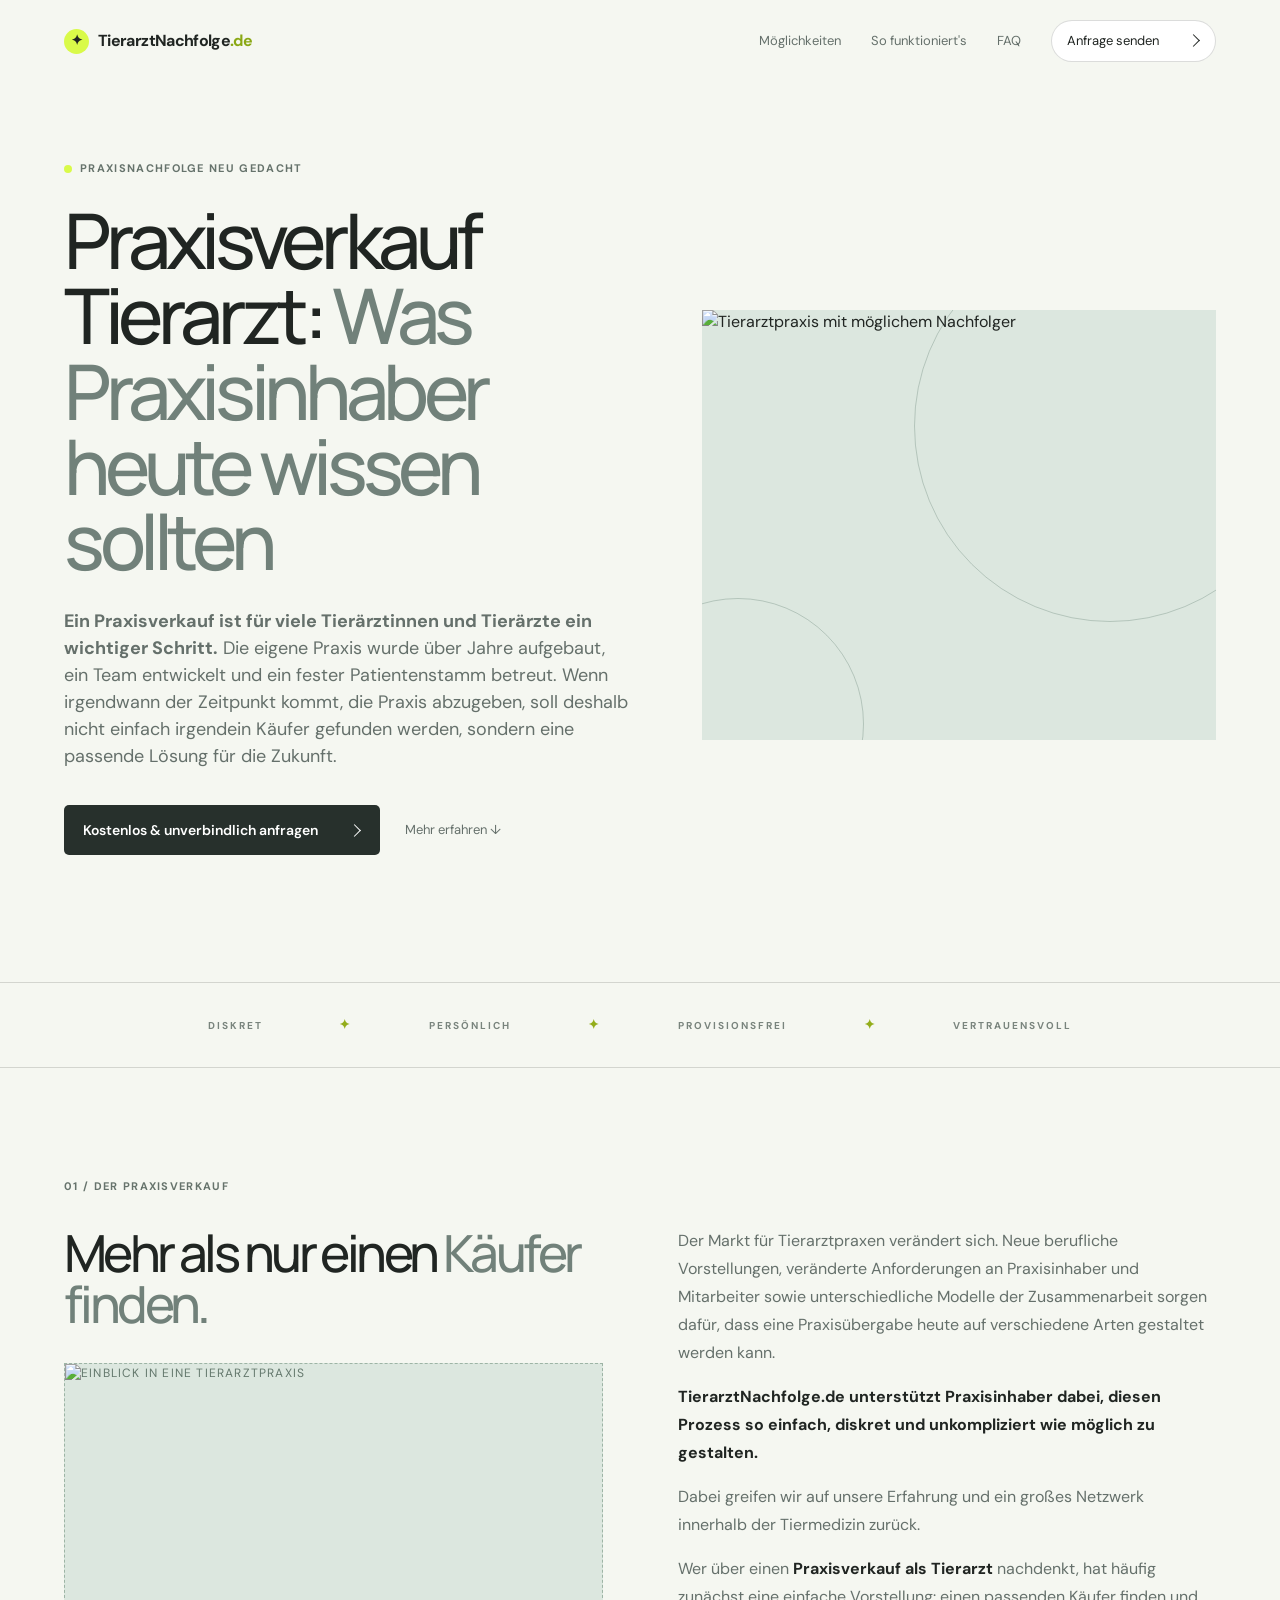
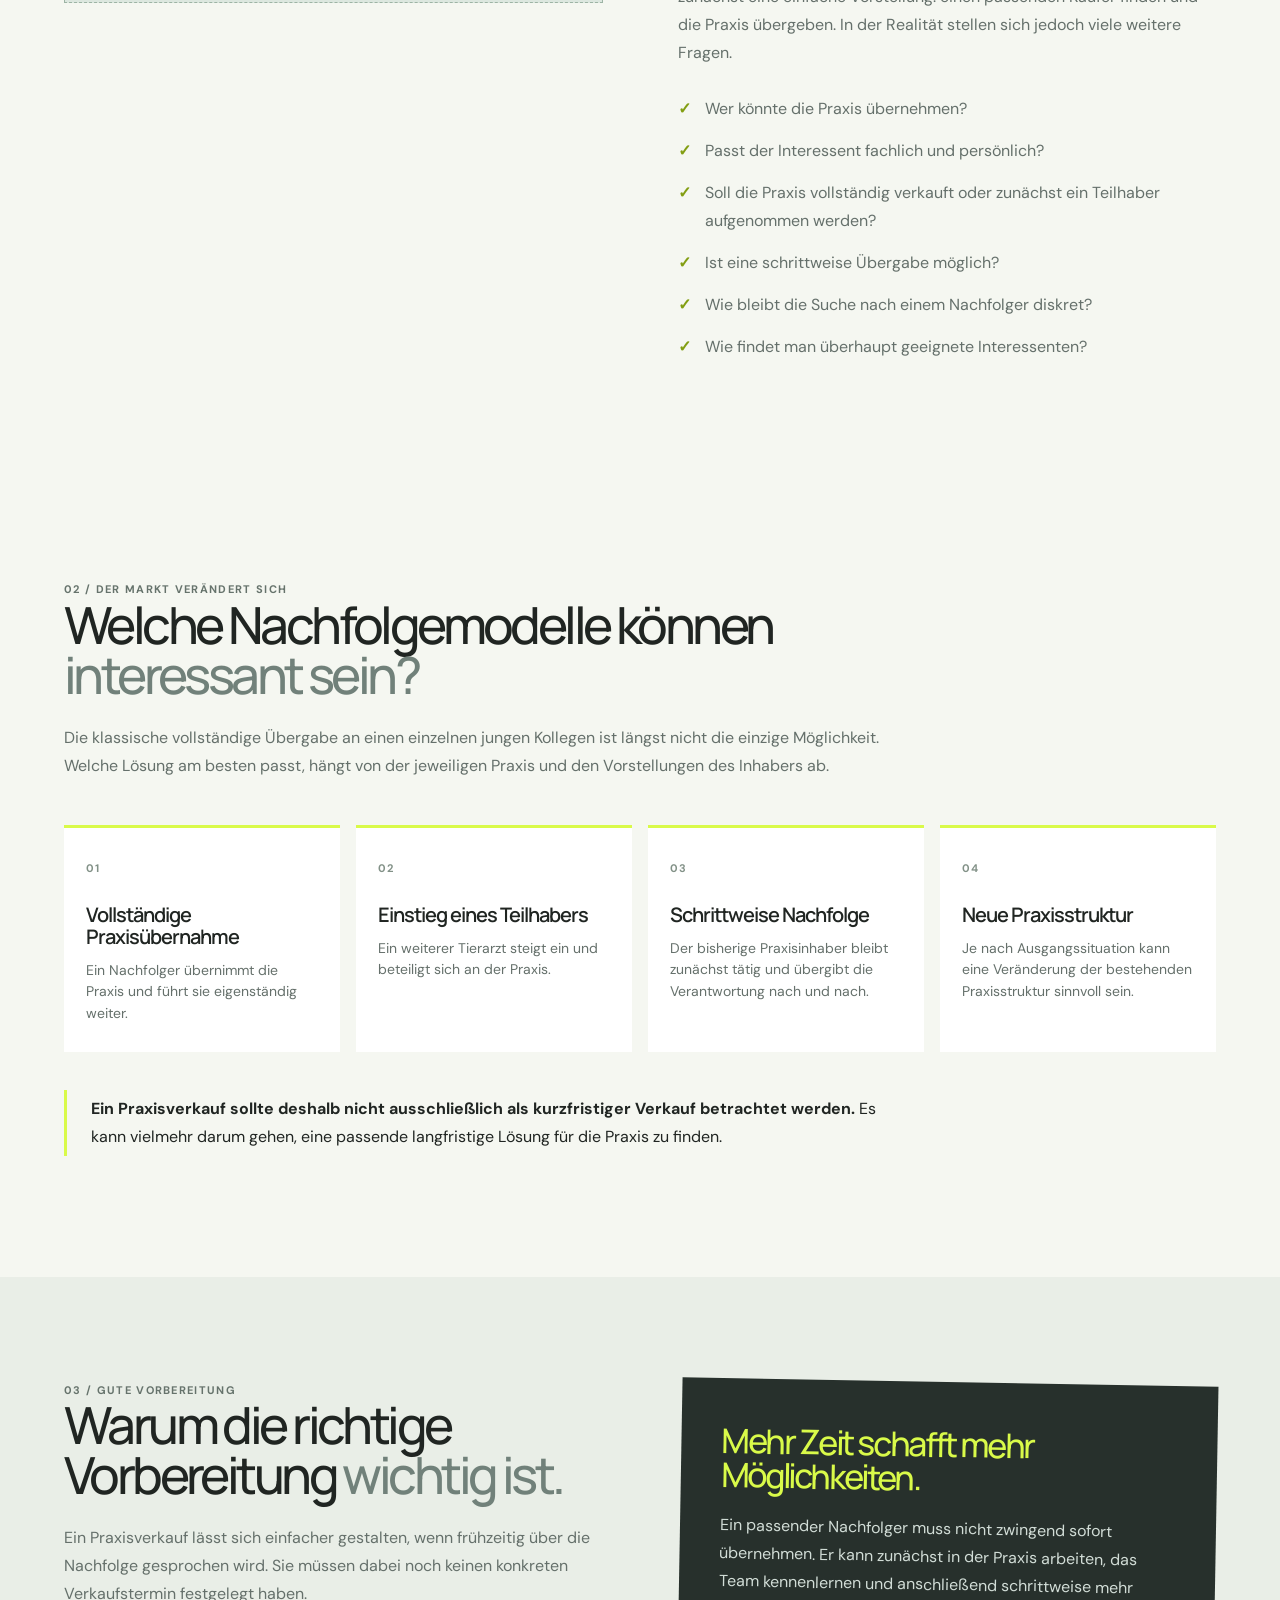
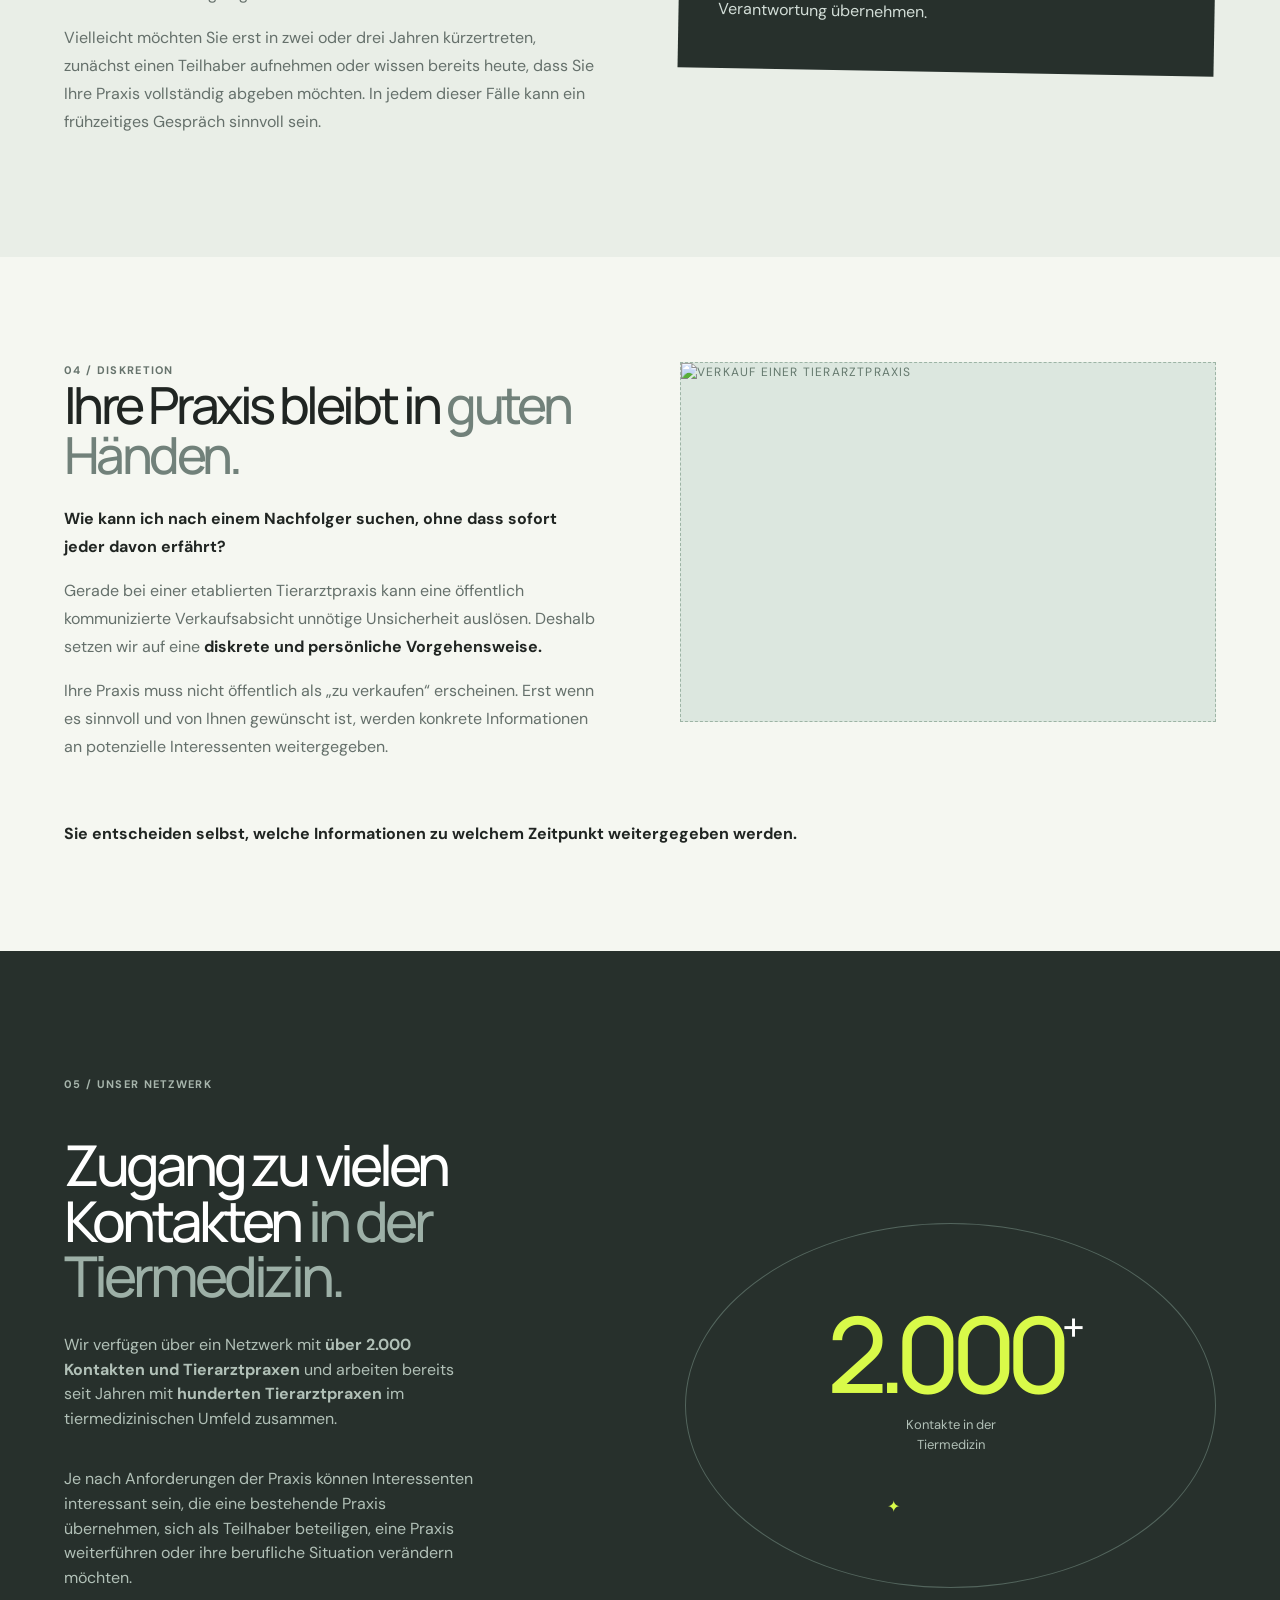
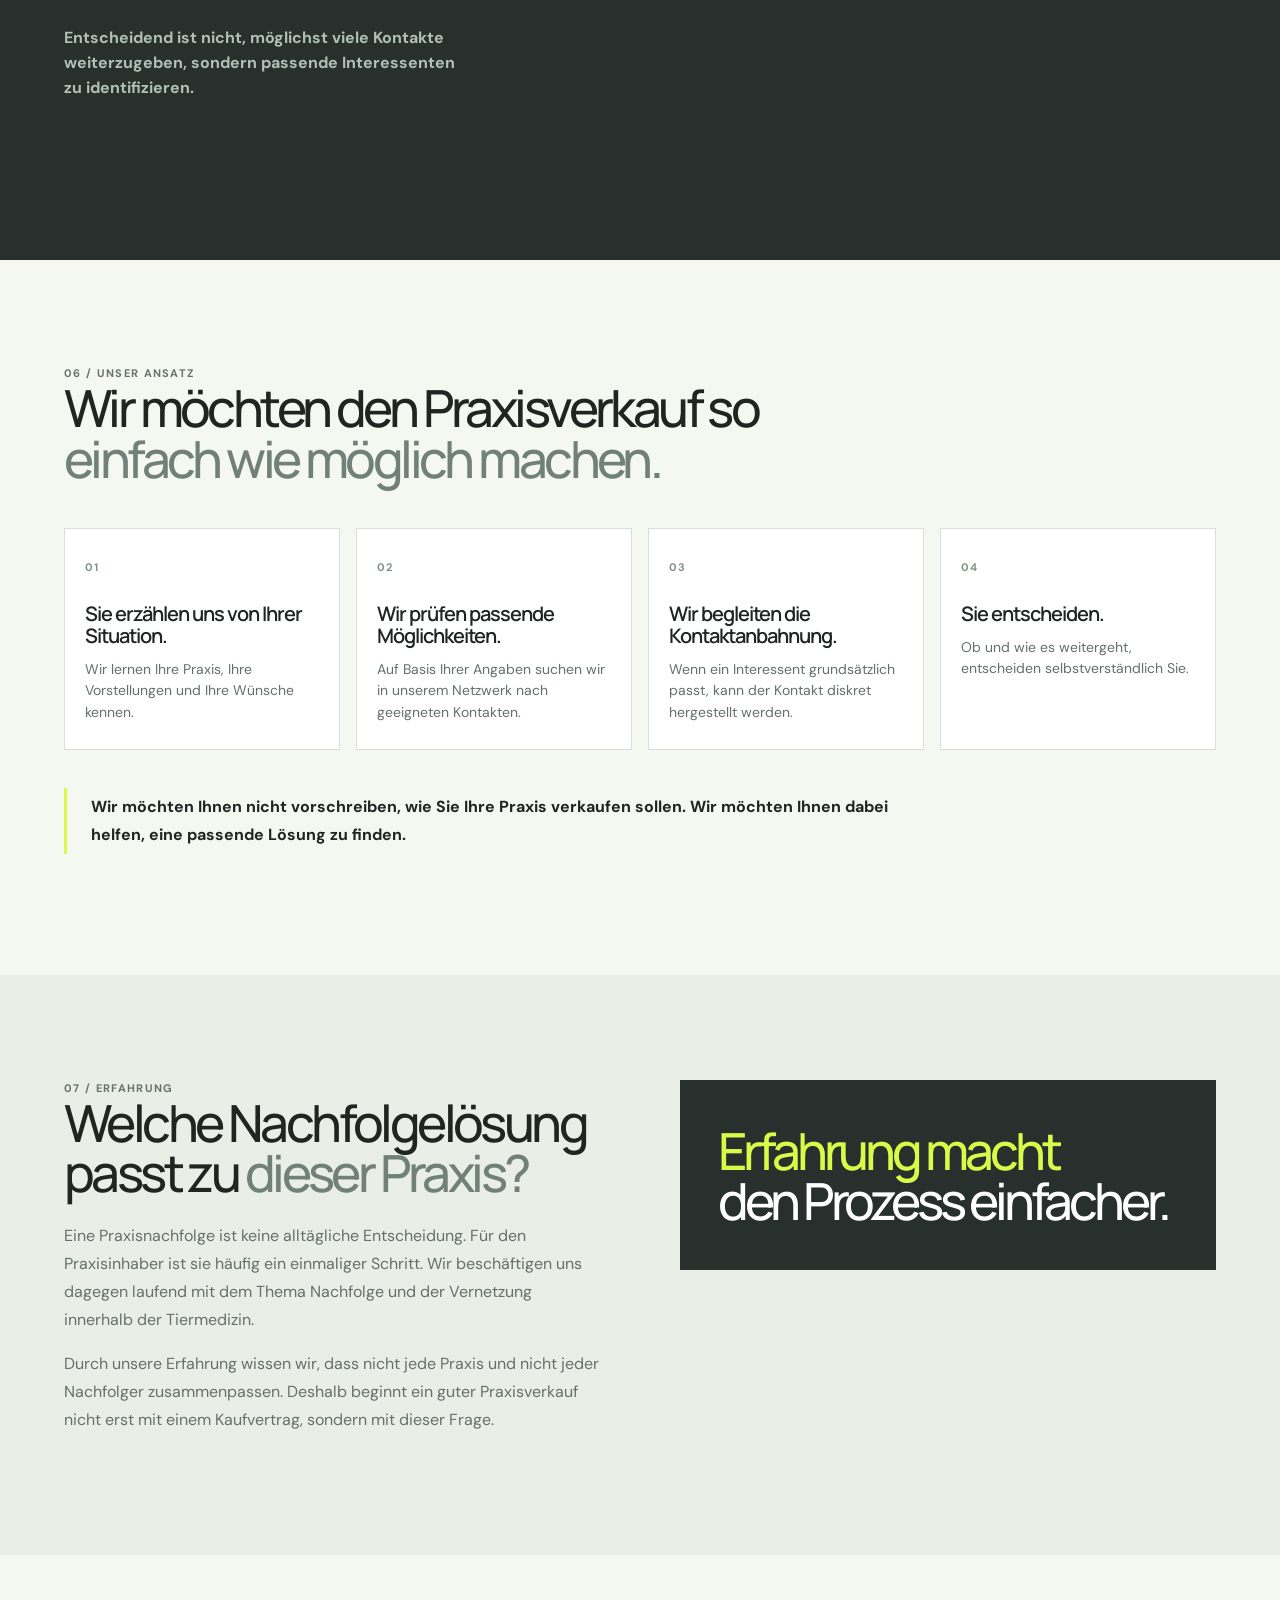
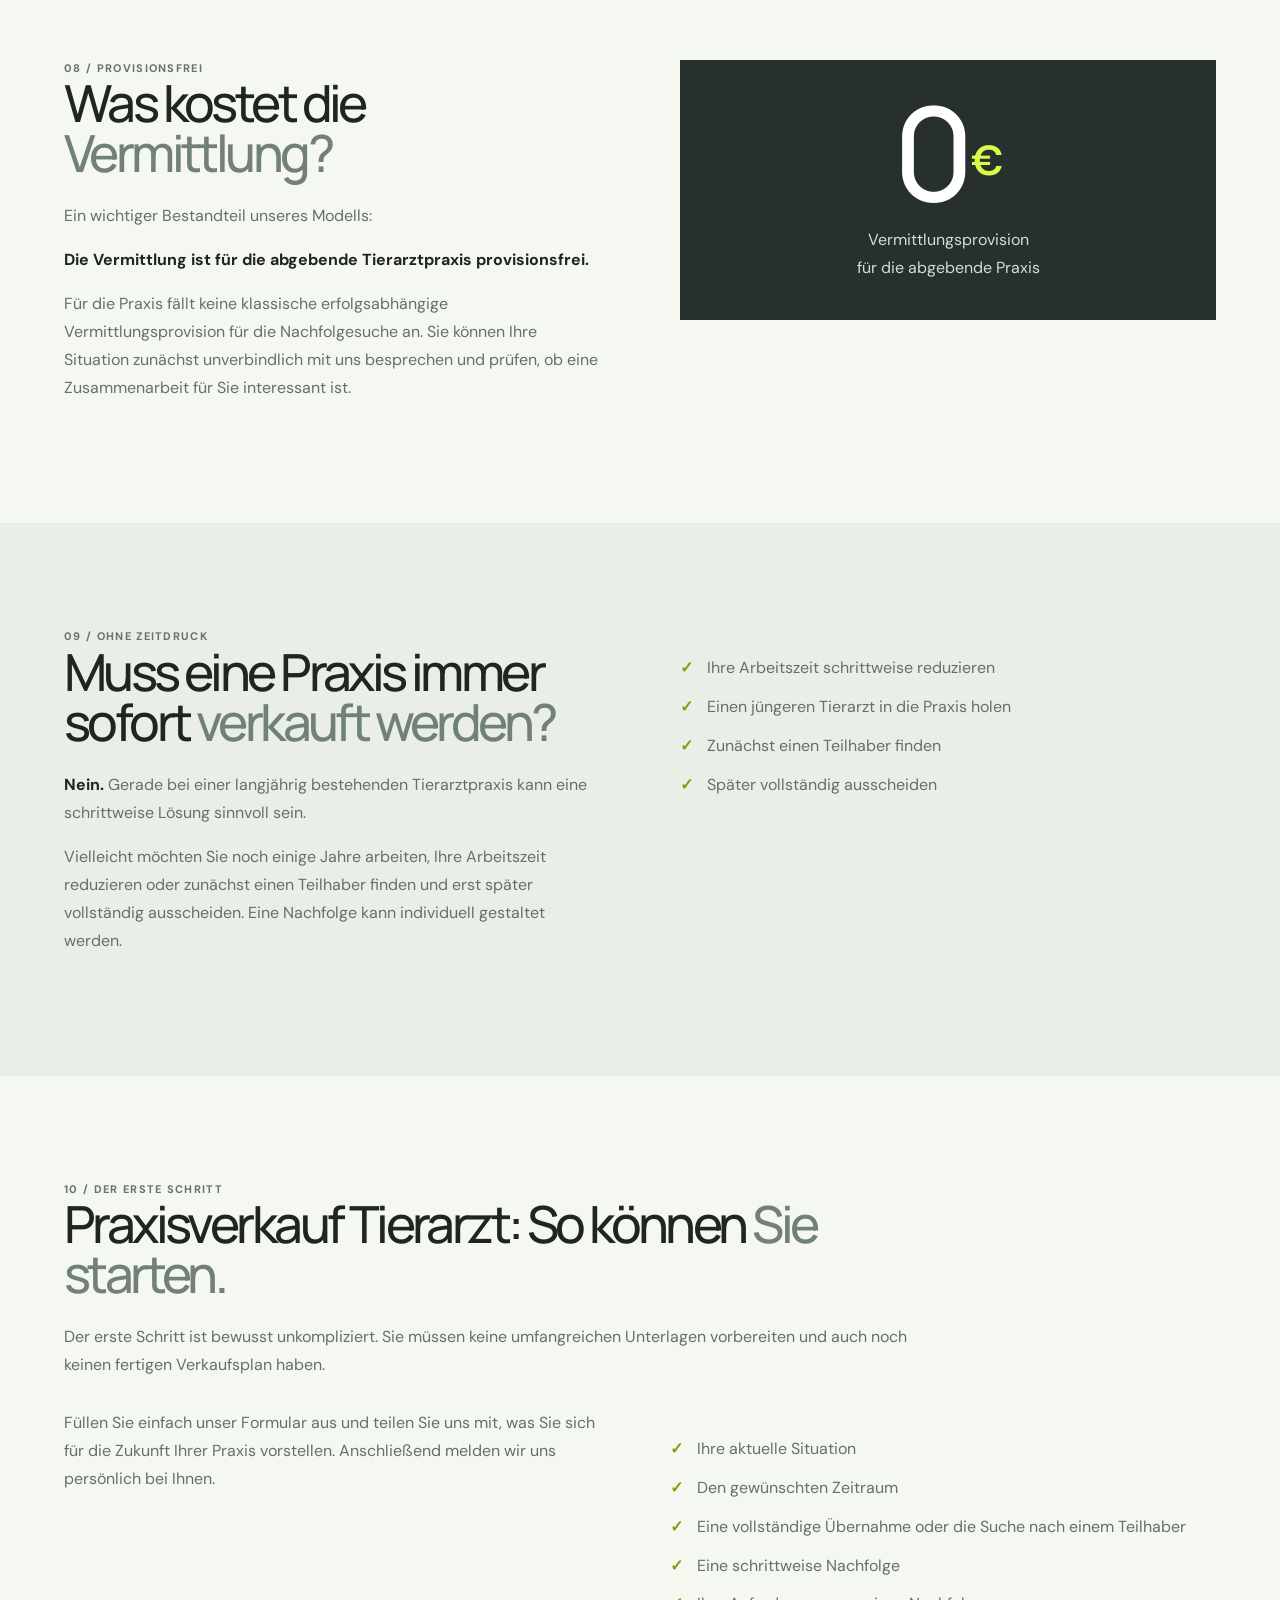
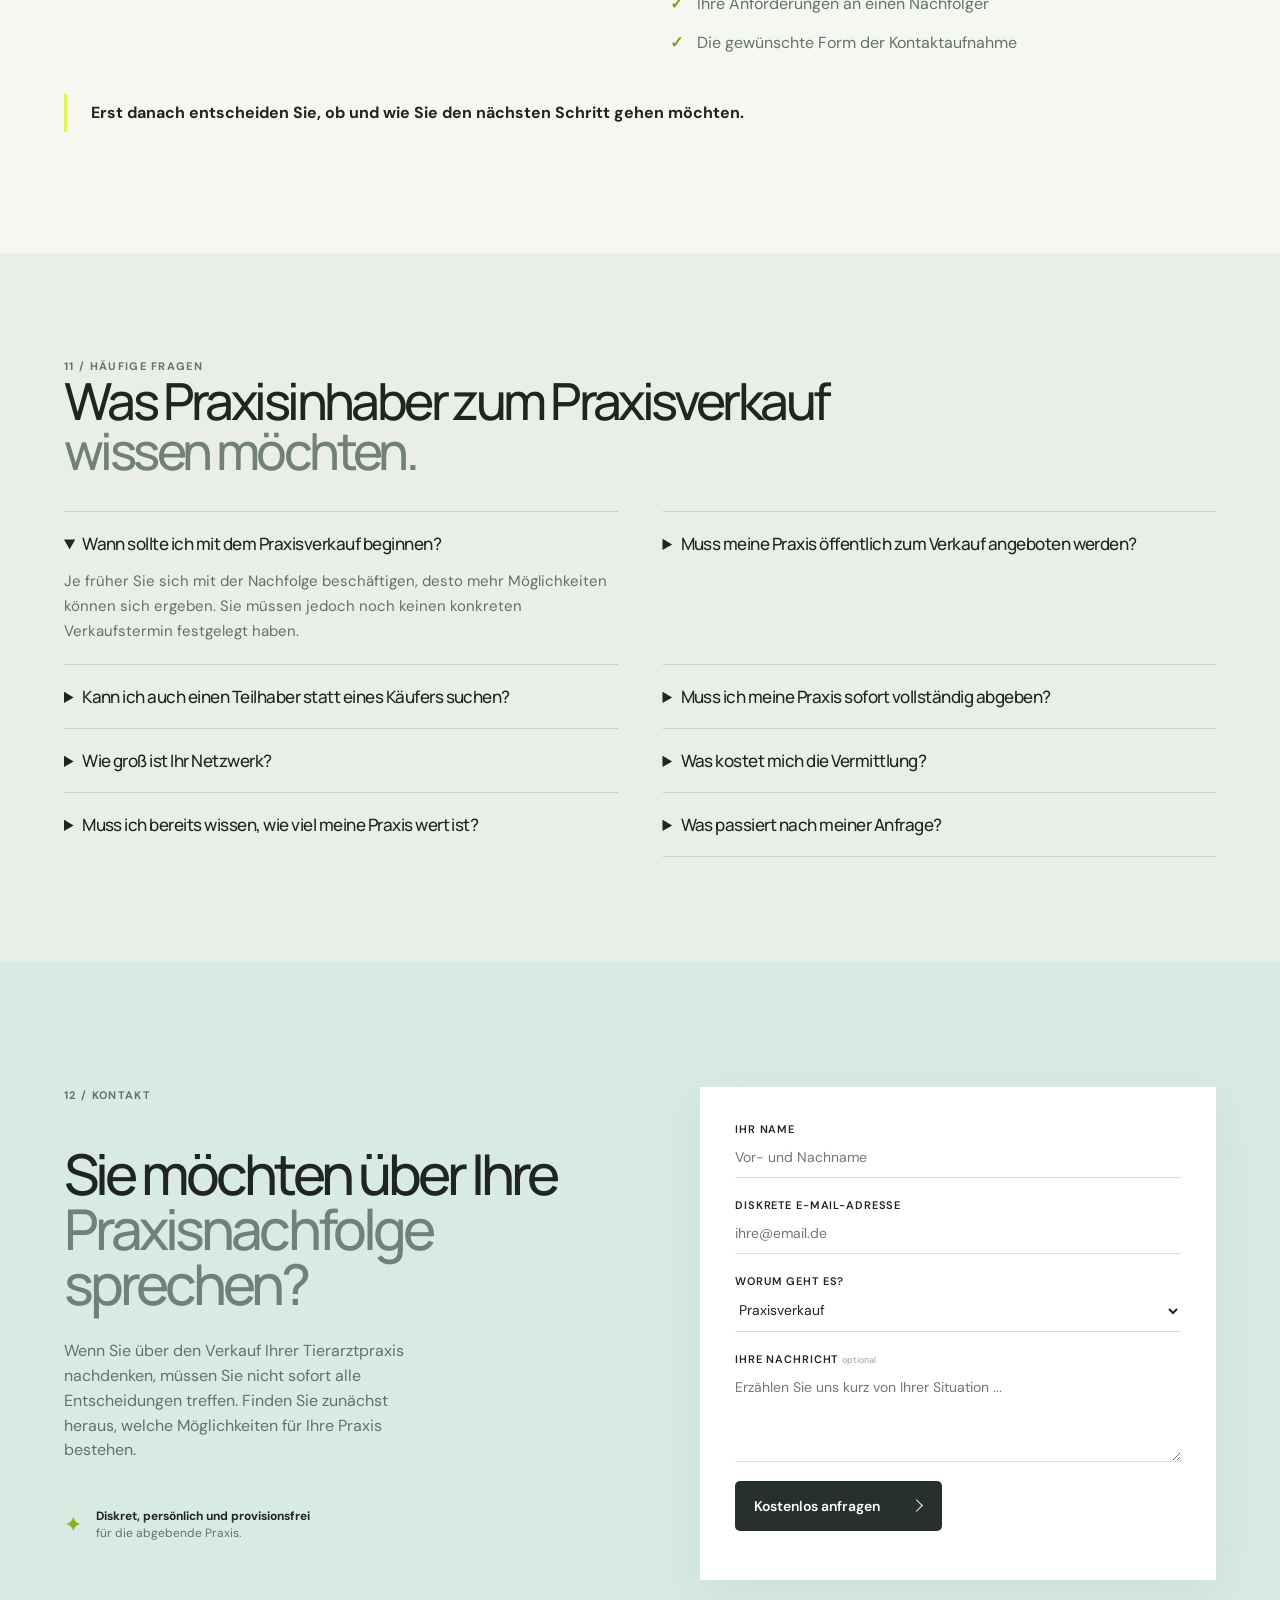
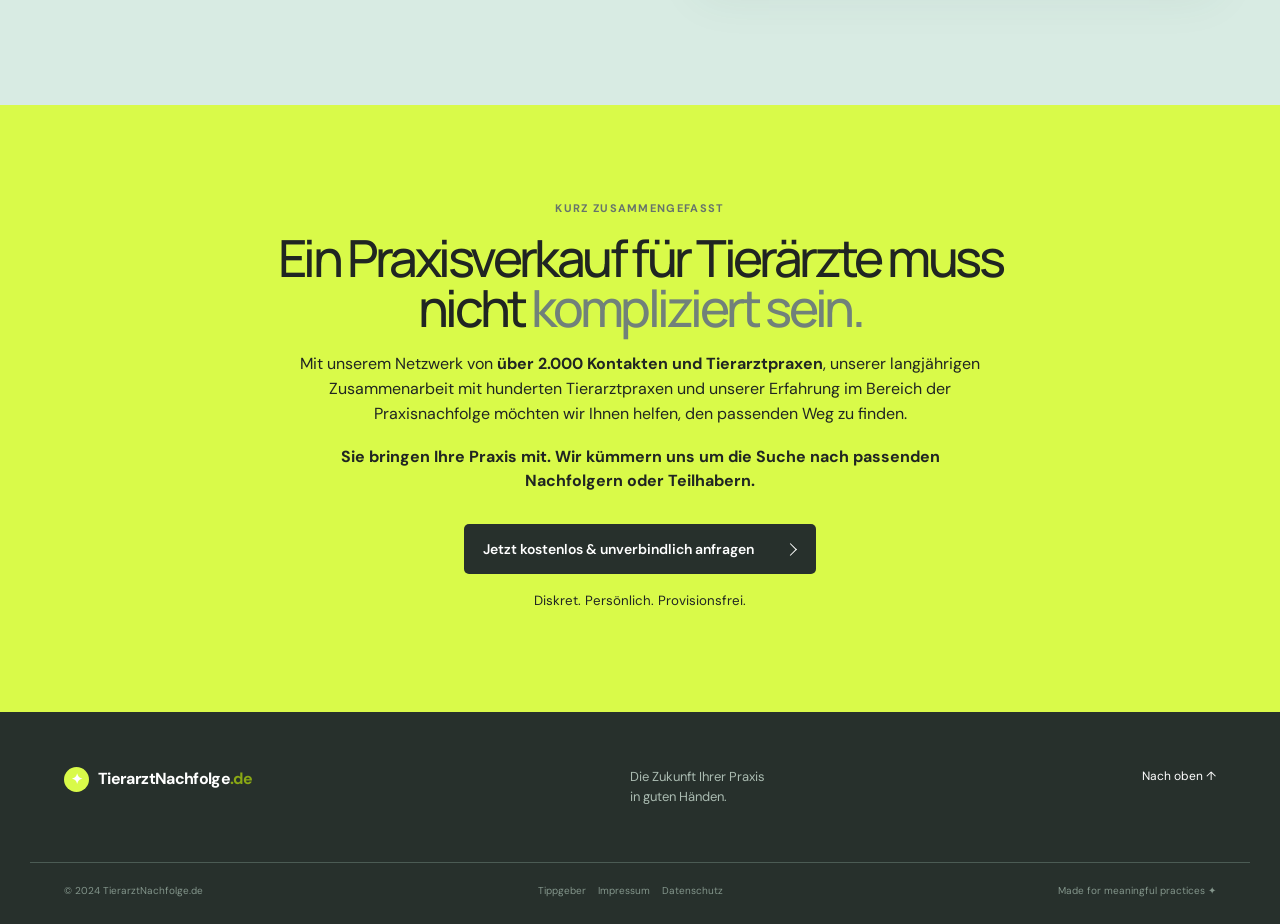
==== commit f2c53baf: "Füge Praxisbilder in Verkaufsseite ein" ====
--- a/praxisverkauf/index.html
+++ b/praxisverkauf/index.html
@@ -31,8 +31,7 @@
           <div class="hero-actions"><a class="button button-dark" href="#kontakt">Kostenlos &amp; unverbindlich anfragen <span class="button-arrow" aria-hidden="true"></span></a><a class="text-link" href="#praxisverkauf">Mehr erfahren <span>↓</span></a></div>
         </div>
         <div class="sale-hero-visual" data-image-placeholder="hero-praxisbild">
-          <span class="placeholder-label">Praxisbild hier einfügen</span>
-          <span class="placeholder-note">z. B. Empfang, Behandlungsraum oder Team</span>
+          <img src="../assets/Tierarzpraxis%20Nachfolger%201.jpg" alt="Tierarztpraxis mit möglichem Nachfolger" />
         </div>
       </section>
 
@@ -40,14 +39,14 @@
 
       <section class="sale-intro section-shell" id="praxisverkauf">
         <div class="section-kicker">01 / Der Praxisverkauf</div>
-        <div class="sale-intro-grid"><div><h2>Mehr als nur einen <em>Käufer finden.</em></h2><div class="sale-photo-placeholder" data-image-placeholder="intro-praxisbild"><span>Praxisbild hier einfügen</span></div></div><div class="sale-copy"><p>Der Markt für Tierarztpraxen verändert sich. Neue berufliche Vorstellungen, veränderte Anforderungen an Praxisinhaber und Mitarbeiter sowie unterschiedliche Modelle der Zusammenarbeit sorgen dafür, dass eine Praxisübergabe heute auf verschiedene Arten gestaltet werden kann.</p><p><strong>TierarztNachfolge.de unterstützt Praxisinhaber dabei, diesen Prozess so einfach, diskret und unkompliziert wie möglich zu gestalten.</strong></p><p>Dabei greifen wir auf unsere Erfahrung und ein großes Netzwerk innerhalb der Tiermedizin zurück.</p><p>Wer über einen <strong>Praxisverkauf als Tierarzt</strong> nachdenkt, hat häufig zunächst eine einfache Vorstellung: einen passenden Käufer finden und die Praxis übergeben. In der Realität stellen sich jedoch viele weitere Fragen.</p><ul class="sale-list"><li>Wer könnte die Praxis übernehmen?</li><li>Passt der Interessent fachlich und persönlich?</li><li>Soll die Praxis vollständig verkauft oder zunächst ein Teilhaber aufgenommen werden?</li><li>Ist eine schrittweise Übergabe möglich?</li><li>Wie bleibt die Suche nach einem Nachfolger diskret?</li><li>Wie findet man überhaupt geeignete Interessenten?</li></ul></div></div>
+        <div class="sale-intro-grid"><div><h2>Mehr als nur einen <em>Käufer finden.</em></h2><div class="sale-photo-placeholder" data-image-placeholder="intro-praxisbild"><img src="../assets/Tierarztpraxis%20bild.jpg" alt="Einblick in eine Tierarztpraxis" /></div></div><div class="sale-copy"><p>Der Markt für Tierarztpraxen verändert sich. Neue berufliche Vorstellungen, veränderte Anforderungen an Praxisinhaber und Mitarbeiter sowie unterschiedliche Modelle der Zusammenarbeit sorgen dafür, dass eine Praxisübergabe heute auf verschiedene Arten gestaltet werden kann.</p><p><strong>TierarztNachfolge.de unterstützt Praxisinhaber dabei, diesen Prozess so einfach, diskret und unkompliziert wie möglich zu gestalten.</strong></p><p>Dabei greifen wir auf unsere Erfahrung und ein großes Netzwerk innerhalb der Tiermedizin zurück.</p><p>Wer über einen <strong>Praxisverkauf als Tierarzt</strong> nachdenkt, hat häufig zunächst eine einfache Vorstellung: einen passenden Käufer finden und die Praxis übergeben. In der Realität stellen sich jedoch viele weitere Fragen.</p><ul class="sale-list"><li>Wer könnte die Praxis übernehmen?</li><li>Passt der Interessent fachlich und persönlich?</li><li>Soll die Praxis vollständig verkauft oder zunächst ein Teilhaber aufgenommen werden?</li><li>Ist eine schrittweise Übergabe möglich?</li><li>Wie bleibt die Suche nach einem Nachfolger diskret?</li><li>Wie findet man überhaupt geeignete Interessenten?</li></ul></div></div>
       </section>
 
       <section class="sale-section" id="modelle"><div class="section-shell"><div class="section-kicker">02 / Der Markt verändert sich</div><h2>Welche Nachfolgemodelle können <em>interessant sein?</em></h2><p>Die klassische vollständige Übergabe an einen einzelnen jungen Kollegen ist längst nicht die einzige Möglichkeit. Welche Lösung am besten passt, hängt von der jeweiligen Praxis und den Vorstellungen des Inhabers ab.</p><div class="sale-options"><article><span>01</span><h3>Vollständige Praxisübernahme</h3><p>Ein Nachfolger übernimmt die Praxis und führt sie eigenständig weiter.</p></article><article><span>02</span><h3>Einstieg eines Teilhabers</h3><p>Ein weiterer Tierarzt steigt ein und beteiligt sich an der Praxis.</p></article><article><span>03</span><h3>Schrittweise Nachfolge</h3><p>Der bisherige Praxisinhaber bleibt zunächst tätig und übergibt die Verantwortung nach und nach.</p></article><article><span>04</span><h3>Neue Praxisstruktur</h3><p>Je nach Ausgangssituation kann eine Veränderung der bestehenden Praxisstruktur sinnvoll sein.</p></article></div><p class="sale-highlight"><strong>Ein Praxisverkauf sollte deshalb nicht ausschließlich als kurzfristiger Verkauf betrachtet werden.</strong> Es kann vielmehr darum gehen, eine passende langfristige Lösung für die Praxis zu finden.</p></div></section>
 
       <section class="sale-section sale-muted"><div class="section-shell sale-two-col"><div><div class="section-kicker">03 / Gute Vorbereitung</div><h2>Warum die richtige Vorbereitung <em>wichtig ist.</em></h2><p>Ein Praxisverkauf lässt sich einfacher gestalten, wenn frühzeitig über die Nachfolge gesprochen wird. Sie müssen dabei noch keinen konkreten Verkaufstermin festgelegt haben.</p><p>Vielleicht möchten Sie erst in zwei oder drei Jahren kürzertreten, zunächst einen Teilhaber aufnehmen oder wissen bereits heute, dass Sie Ihre Praxis vollständig abgeben möchten. In jedem dieser Fälle kann ein frühzeitiges Gespräch sinnvoll sein.</p></div><div class="sale-callout"><h3>Mehr Zeit schafft mehr Möglichkeiten.</h3><p>Ein passender Nachfolger muss nicht zwingend sofort übernehmen. Er kann zunächst in der Praxis arbeiten, das Team kennenlernen und anschließend schrittweise mehr Verantwortung übernehmen.</p></div></div></section>
 
-      <section class="sale-section"><div class="section-shell sale-two-col"><div><div class="section-kicker">04 / Diskretion</div><h2>Ihre Praxis bleibt in <em>guten Händen.</em></h2><p><strong>Wie kann ich nach einem Nachfolger suchen, ohne dass sofort jeder davon erfährt?</strong></p><p>Gerade bei einer etablierten Tierarztpraxis kann eine öffentlich kommunizierte Verkaufsabsicht unnötige Unsicherheit auslösen. Deshalb setzen wir auf eine <strong>diskrete und persönliche Vorgehensweise.</strong></p><p>Ihre Praxis muss nicht öffentlich als „zu verkaufen“ erscheinen. Erst wenn es sinnvoll und von Ihnen gewünscht ist, werden konkrete Informationen an potenzielle Interessenten weitergegeben.</p></div><div class="sale-photo-placeholder tall" data-image-placeholder="discretion-praxisbild"><span>Praxisbild hier einfügen</span><small>z. B. Team oder Praxisalltag</small></div></div><div class="section-shell sale-highlight-wide"><strong>Sie entscheiden selbst, welche Informationen zu welchem Zeitpunkt weitergegeben werden.</strong></div></section>
+      <section class="sale-section"><div class="section-shell sale-two-col"><div><div class="section-kicker">04 / Diskretion</div><h2>Ihre Praxis bleibt in <em>guten Händen.</em></h2><p><strong>Wie kann ich nach einem Nachfolger suchen, ohne dass sofort jeder davon erfährt?</strong></p><p>Gerade bei einer etablierten Tierarztpraxis kann eine öffentlich kommunizierte Verkaufsabsicht unnötige Unsicherheit auslösen. Deshalb setzen wir auf eine <strong>diskrete und persönliche Vorgehensweise.</strong></p><p>Ihre Praxis muss nicht öffentlich als „zu verkaufen“ erscheinen. Erst wenn es sinnvoll und von Ihnen gewünscht ist, werden konkrete Informationen an potenzielle Interessenten weitergegeben.</p></div><div class="sale-photo-placeholder tall" data-image-placeholder="discretion-praxisbild"><img src="../assets/verkauf%20Tierarztpraxis.jpg" alt="Verkauf einer Tierarztpraxis" /></div></div><div class="section-shell sale-highlight-wide"><strong>Sie entscheiden selbst, welche Informationen zu welchem Zeitpunkt weitergegeben werden.</strong></div></section>
 
       <section class="network-section"><div class="section-shell network-grid"><div><div class="section-kicker">05 / Unser Netzwerk</div><h2>Zugang zu vielen Kontakten <em>in der Tiermedizin.</em></h2><p>Wir verfügen über ein Netzwerk mit <strong>über 2.000 Kontakten und Tierarztpraxen</strong> und arbeiten bereits seit Jahren mit <strong>hunderten Tierarztpraxen</strong> im tiermedizinischen Umfeld zusammen.</p><p>Je nach Anforderungen der Praxis können Interessenten interessant sein, die eine bestehende Praxis übernehmen, sich als Teilhaber beteiligen, eine Praxis weiterführen oder ihre berufliche Situation verändern möchten.</p><p><strong>Entscheidend ist nicht, möglichst viele Kontakte weiterzugeben, sondern passende Interessenten zu identifizieren.</strong></p></div><div class="network-stat"><div class="stat-number">2.000<span>+</span></div><p>Kontakte in der Tiermedizin</p><div class="stat-paw">✦</div></div></div></section>
 
--- a/styles.css
+++ b/styles.css
@@ -109,6 +109,10 @@
 
 /* Praxisverkauf page */
 .sale-page{background:var(--paper)}
+.sale-hero-visual img,.sale-photo-placeholder img{width:100%;height:100%;display:block;object-fit:cover}
+.sale-hero-visual img{position:absolute;inset:0}
+.sale-photo-placeholder{overflow:hidden}
+.sale-page h1,.sale-page h2,.sale-page h3,.sale-page .sale-faq summary{font-weight:500}
 .sale-hero{padding-top:78px;padding-bottom:92px;display:grid;grid-template-columns:minmax(0,1.05fr) minmax(330px,.95fr);gap:70px;align-items:center}
 .sale-hero h1{max-width:760px;font-size:clamp(48px,6vw,80px);margin:22px 0 30px}
 .sale-hero .hero-lead{max-width:650px;font-size:18px}
@@ -121,3 +125,4 @@
 .sale-section{padding:105px 0}.sale-muted{background:#e9eee7}.sale-section>.section-shell>h2,.sale-section>.section-shell>p{max-width:850px}.sale-options{display:grid;grid-template-columns:repeat(4,1fr);gap:16px;margin-top:45px}.sale-options article{background:#fff;padding:27px 22px;min-height:220px;border-top:3px solid var(--lime)}.sale-options span,.sale-process span{font-size:11px;letter-spacing:.12em;font-weight:700;color:#829187}.sale-options h3,.sale-process h3{font:600 20px/1.1 Manrope,sans-serif;letter-spacing:-.05em;margin:24px 0 12px}.sale-options p,.sale-process p{font-size:14px;line-height:1.55;margin:0}.sale-highlight{border-left:3px solid var(--lime);padding:5px 0 5px 24px;color:var(--ink)!important;margin-top:38px}.sale-two-col{display:grid;grid-template-columns:1fr 1fr;gap:80px;align-items:start}.sale-callout{background:var(--dark);color:#fff;padding:45px 40px;transform:rotate(1deg)}.sale-callout h3{font:500 34px/1 Manrope,sans-serif;letter-spacing:-.07em;margin:0 0 20px;color:var(--lime)}.sale-callout p{color:#d2ddd7;margin:0}.sale-highlight-wide{margin-top:45px}.sale-process{display:grid;grid-template-columns:repeat(4,1fr);gap:16px;margin-top:45px}.sale-process article{padding:25px 20px;background:#fff;border:1px solid var(--line)}.sale-statement{background:var(--dark);color:var(--lime);padding:45px 38px;font:500 clamp(34px,4vw,57px)/.98 Manrope,sans-serif;letter-spacing:-.08em}.sale-statement em{font-style:normal;color:#fff}.sale-zero{display:flex;align-items:center;justify-content:center;flex-wrap:wrap;align-content:center;background:var(--dark);min-height:260px;color:var(--lime)}.sale-zero strong{font:500 130px/.8 Manrope,sans-serif;letter-spacing:-.1em}.sale-zero span{font-size:42px;font-weight:600;margin:19px 0 0 10px}.sale-zero p{width:100%;text-align:center;color:#d2ddd7;margin:23px 0 0}.sale-start{display:grid;grid-template-columns:1fr 1fr;gap:60px;margin-top:30px}.sale-list{padding:0;list-style:none;margin:28px 0 0;display:grid;gap:14px}.sale-list li{padding-left:27px;position:relative;color:var(--muted)}.sale-list li:before{content:'✓';position:absolute;left:0;color:#829e12;font-weight:700}.sale-faq{display:grid;grid-template-columns:1fr 1fr;gap:0 45px;margin-top:36px}.sale-faq details{border-top:1px solid var(--line);padding:20px 0}.sale-faq details:last-child{border-bottom:1px solid var(--line)}.sale-faq summary{cursor:pointer;font:600 17px Manrope,sans-serif;letter-spacing:-.03em;padding-right:20px}.sale-faq p{font-size:15px;line-height:1.65;margin:14px 0 0}.sale-final{background:var(--lime);padding:95px 0 100px;text-align:center}.sale-final h2{max-width:800px;margin:15px auto 20px}.sale-final p{max-width:700px;margin:0 auto 18px}.sale-final .button{margin:12px 0 17px}.sale-final small{display:block}.sale-page .site-footer{margin-top:0}
 @media(max-width:800px){.sale-hero{display:flex;flex-direction:column;align-items:stretch;gap:45px;padding-top:55px;padding-bottom:70px}.sale-hero h1{font-size:51px}.sale-hero-visual{min-height:330px}.sale-intro,.sale-section{padding-top:85px;padding-bottom:85px}.sale-intro-grid,.sale-two-col{grid-template-columns:1fr;gap:38px}.sale-options{grid-template-columns:1fr 1fr}.sale-process{grid-template-columns:1fr 1fr}.sale-start{grid-template-columns:1fr;gap:10px}.sale-faq{grid-template-columns:1fr}.sale-faq details:last-child{border-bottom:0}.sale-photo-placeholder.tall{height:280px}.sale-final{padding:80px 0 85px}}
 @media(max-width:420px){.sale-hero h1{font-size:44px}.sale-hero .hero-lead{font-size:17px}.sale-options,.sale-process{grid-template-columns:1fr}.sale-callout{padding:35px 25px}.sale-zero strong{font-size:105px}.sale-final h2{font-size:40px}}
+.sale-zero strong{color:#fff}
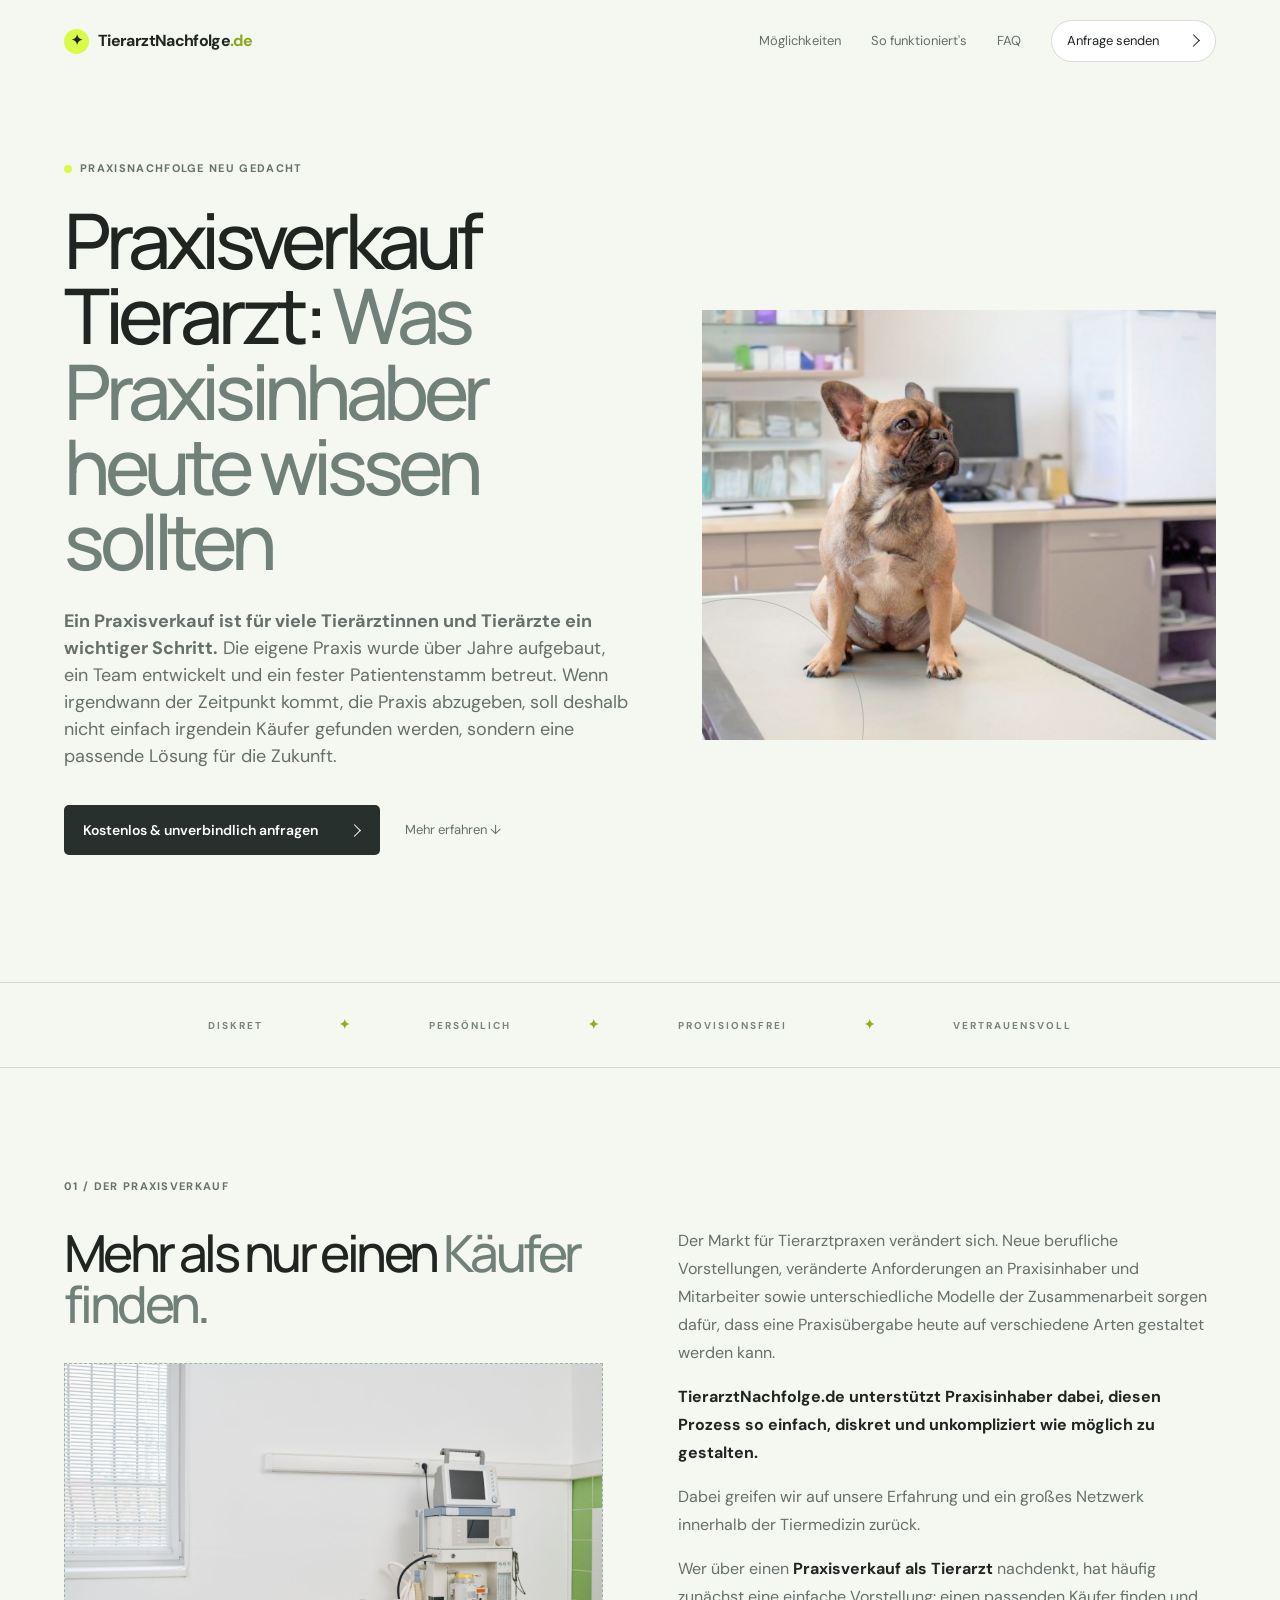
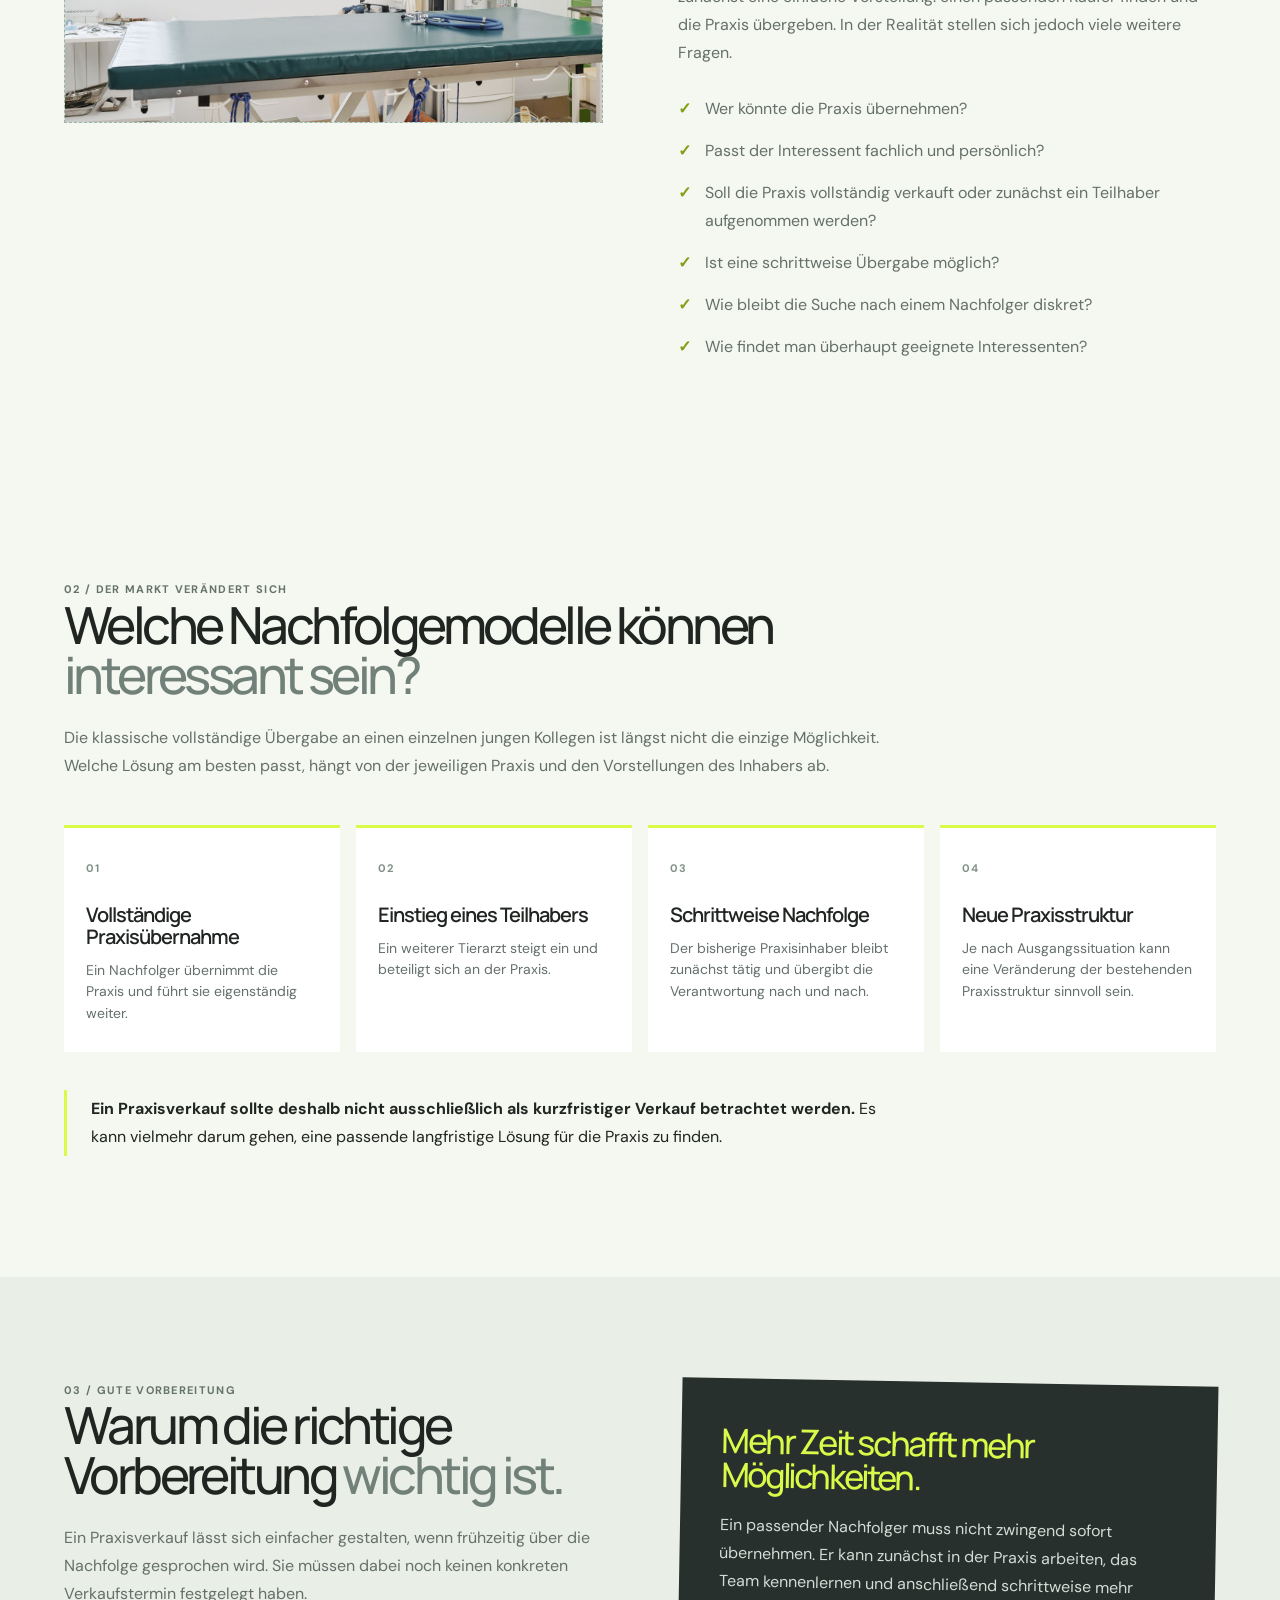
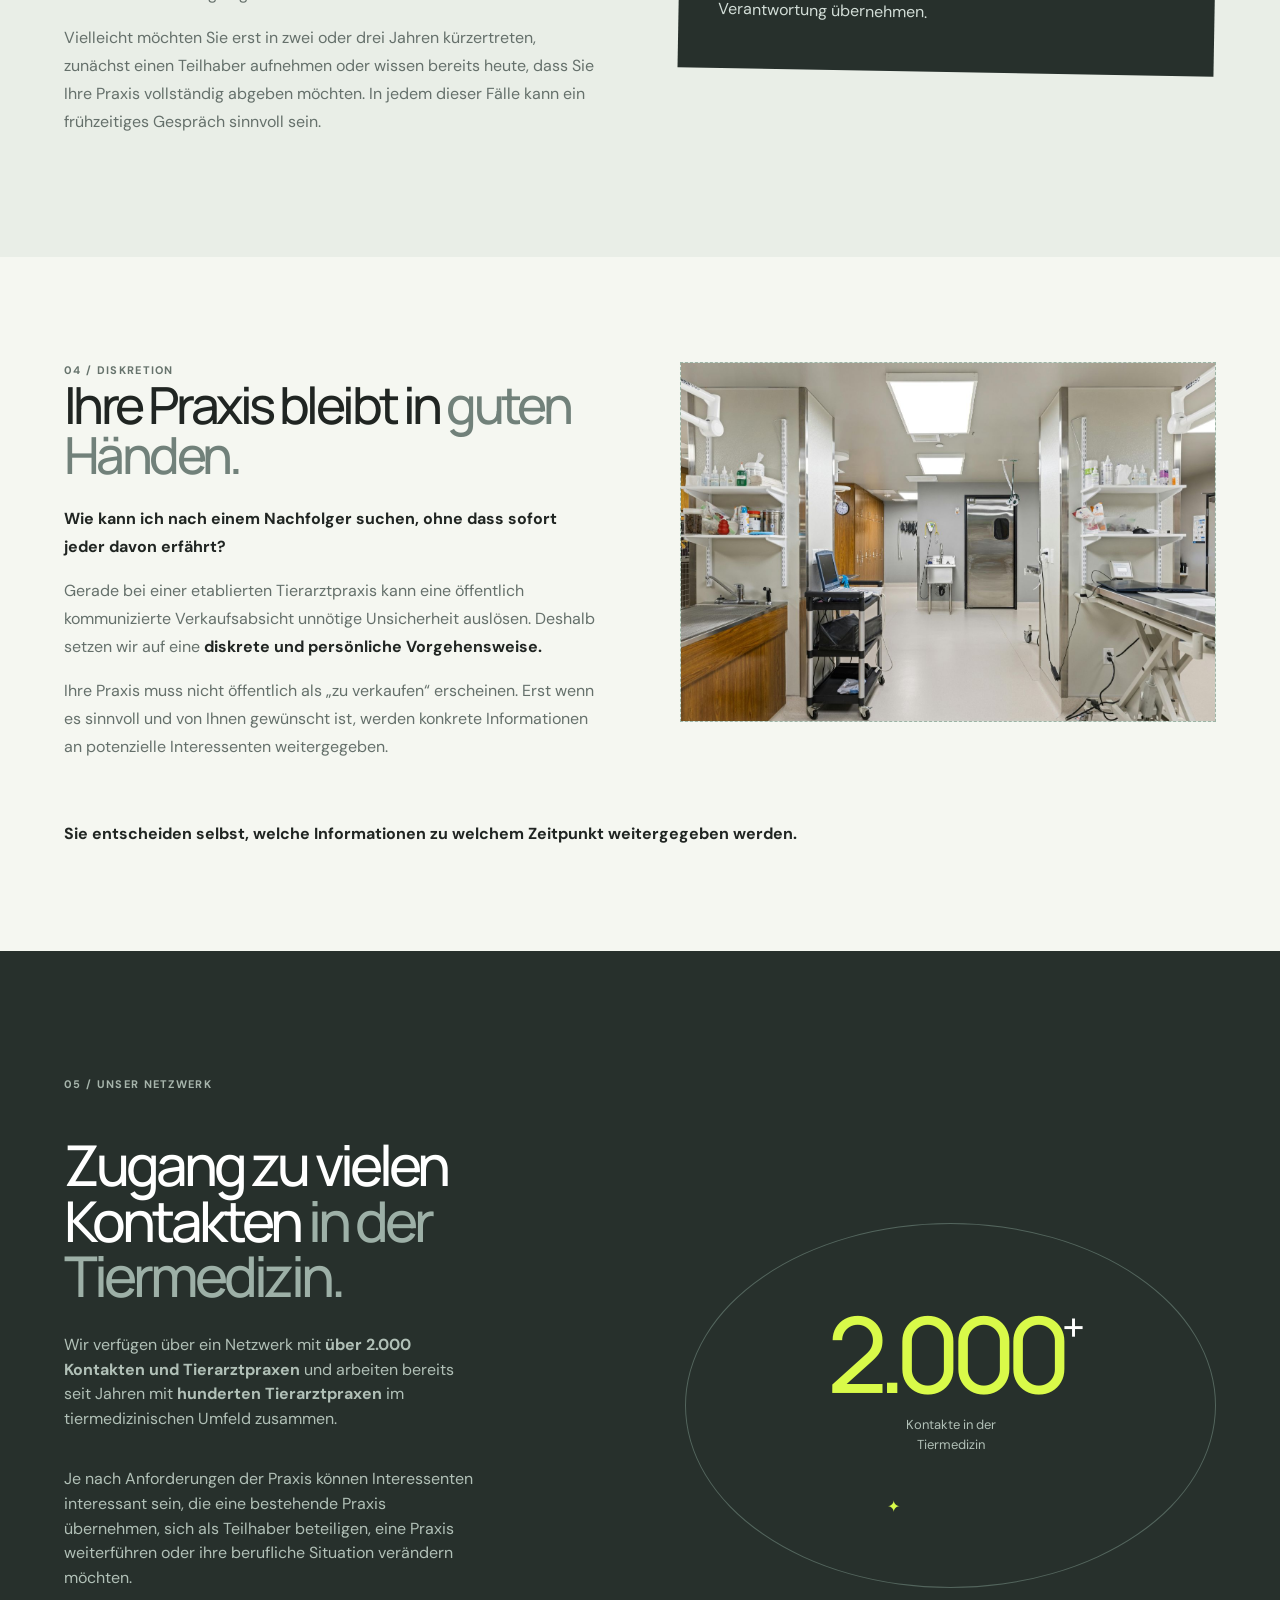
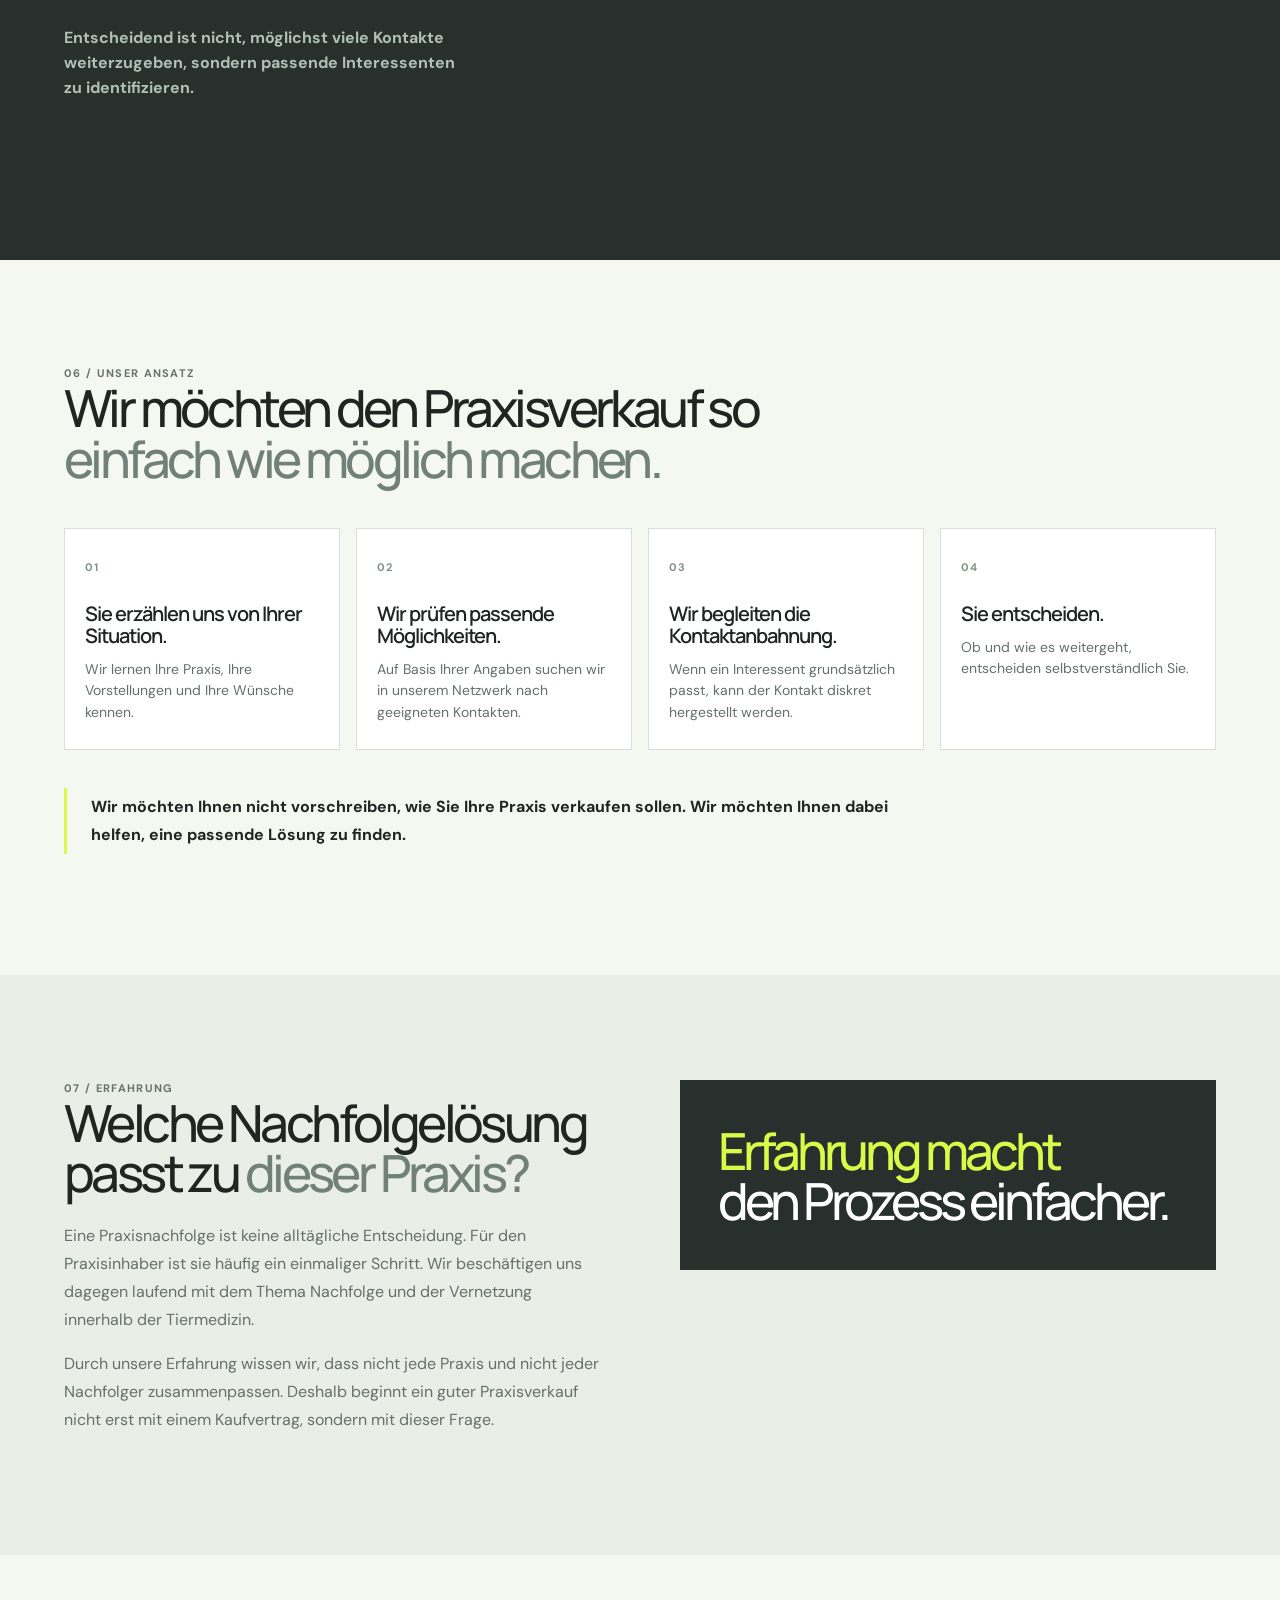
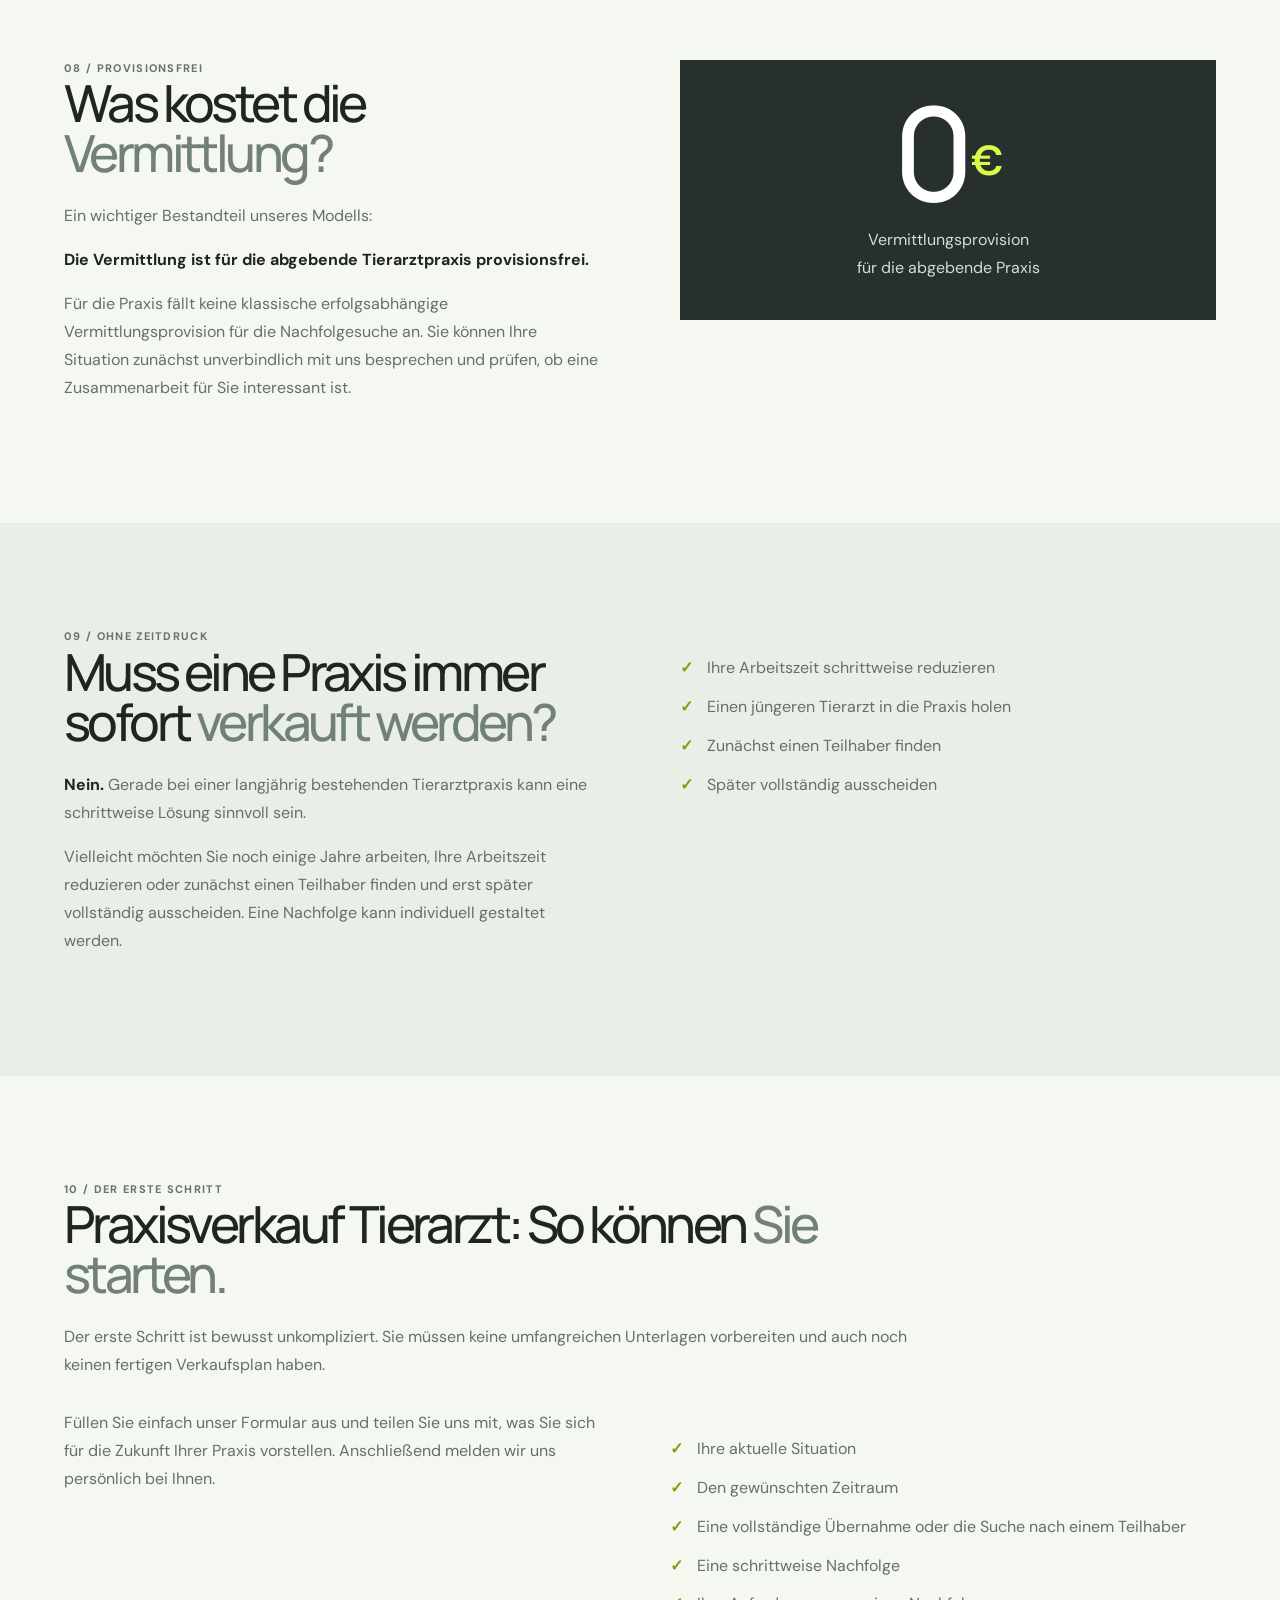
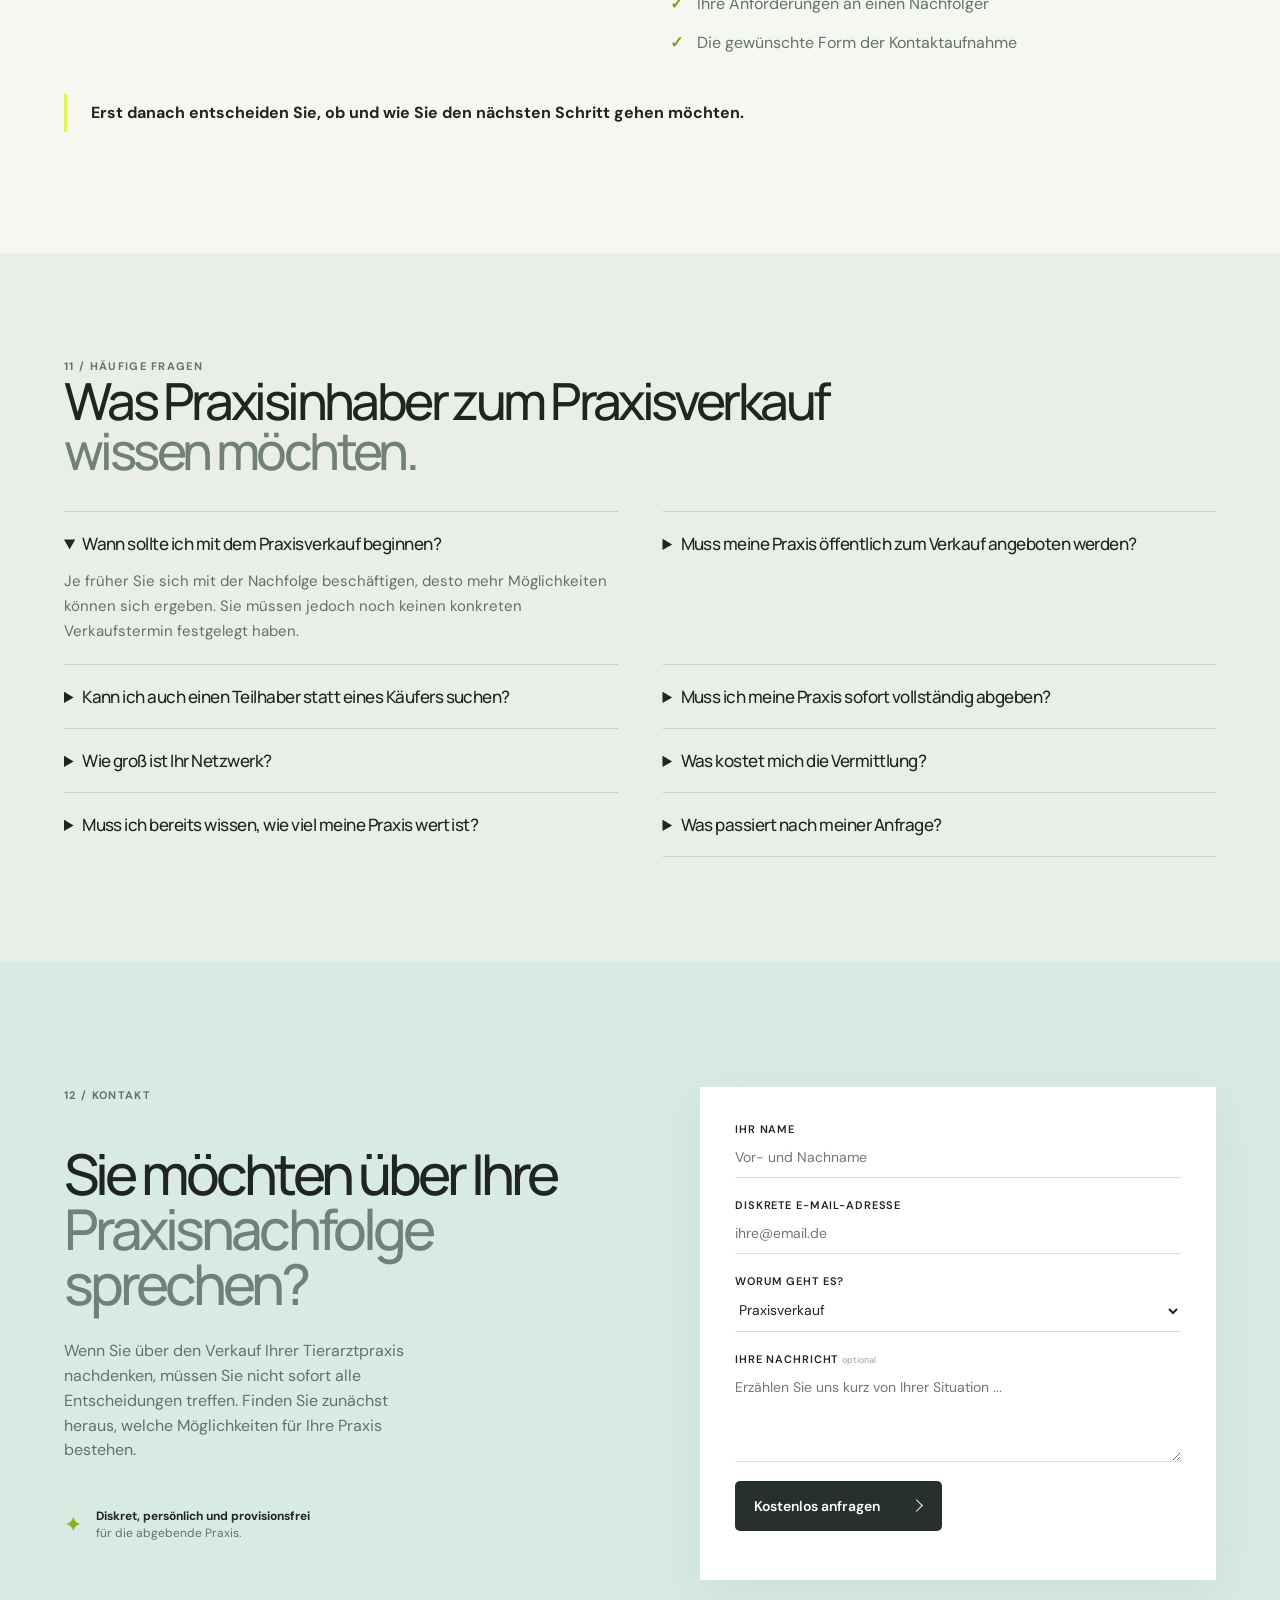
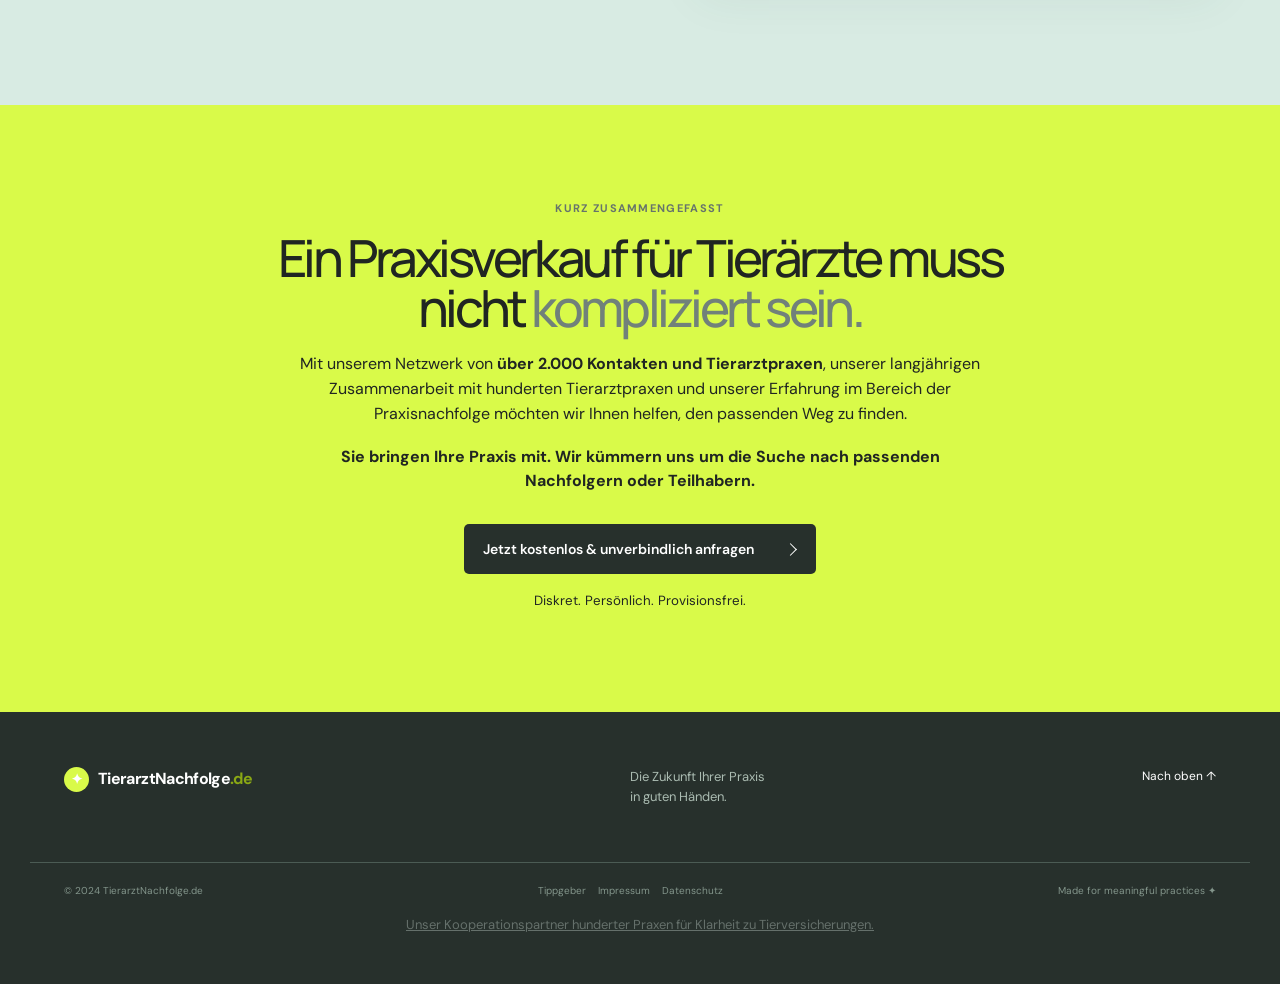
==== commit 540677eb: "Füge Kooperationspartner im Footer hinzu" ====
--- a/praxisverkauf/index.html
+++ b/praxisverkauf/index.html
@@ -66,7 +66,7 @@
 
       <section class="sale-final"><div class="section-shell"><div class="section-kicker">Kurz zusammengefasst</div><h2>Ein Praxisverkauf für Tierärzte muss nicht <em>kompliziert sein.</em></h2><p>Mit unserem Netzwerk von <strong>über 2.000 Kontakten und Tierarztpraxen</strong>, unserer langjährigen Zusammenarbeit mit hunderten Tierarztpraxen und unserer Erfahrung im Bereich der Praxisnachfolge möchten wir Ihnen helfen, den passenden Weg zu finden.</p><p><strong>Sie bringen Ihre Praxis mit. Wir kümmern uns um die Suche nach passenden Nachfolgern oder Teilhabern.</strong></p><a class="button button-dark" href="#kontakt">Jetzt kostenlos &amp; unverbindlich anfragen <span class="button-arrow" aria-hidden="true"></span></a><small>Diskret. Persönlich. Provisionsfrei.</small></div></section>
     </main>
-    <footer class="site-footer"><div class="section-shell footer-top"><a class="logo" href="../index.html#top"><span class="logo-mark">✦</span><span>TierarztNachfolge<span class="logo-dot">.de</span></span></a><p>Die Zukunft Ihrer Praxis<br />in guten Händen.</p><a class="back-top" href="#top">Nach oben ↑</a></div><div class="section-shell footer-bottom"><span>© 2024 TierarztNachfolge.de</span><span><a href="../tippgeber">Tippgeber</a> &nbsp;&nbsp; <a href="../impressum.html">Impressum</a> &nbsp;&nbsp; <a href="../datenschutz.html">Datenschutz</a></span><span>Made for meaningful practices ✦</span></div></footer>
+    <footer class="site-footer"><div class="section-shell footer-top"><a class="logo" href="../index.html#top"><span class="logo-mark">✦</span><span>TierarztNachfolge<span class="logo-dot">.de</span></span></a><p>Die Zukunft Ihrer Praxis<br />in guten Händen.</p><a class="back-top" href="#top">Nach oben ↑</a></div><div class="section-shell footer-bottom"><span>© 2024 TierarztNachfolge.de</span><span><a href="../tippgeber">Tippgeber</a> &nbsp;&nbsp; <a href="../impressum.html">Impressum</a> &nbsp;&nbsp; <a href="../datenschutz.html">Datenschutz</a></span><span>Made for meaningful practices ✦</span></div><div class="section-shell footer-partner"><a href="https://tierversicherungenvergleiche.de/">Unser Kooperationspartner hunderter Praxen für Klarheit zu Tierversicherungen.</a></div></footer>
     <script src="../script.js"></script>
   </body>
 </html>
--- a/styles.css
+++ b/styles.css
@@ -45,7 +45,7 @@
 .free-number>span{line-height:.9}
 .free-number>small{position:static;font-size:42px;line-height:1;font-weight:600;margin:18px 0 0 14px}
 .free-number>p{width:100%;text-align:center}
-.legal-page{min-height:100vh}.legal-main{max-width:900px;padding-top:90px;padding-bottom:110px}.legal-main h1{font-size:clamp(48px,6vw,76px);margin-bottom:18px}.legal-main h2{font-size:clamp(28px,3vw,42px);margin:58px 0 18px}.legal-main p{max-width:760px;color:var(--muted);line-height:1.7;margin-bottom:18px}.legal-main ul{max-width:760px;color:var(--muted);line-height:1.7;padding-left:22px}.legal-date{color:var(--muted);margin-bottom:55px}.legal-contact{color:var(--ink)!important;white-space:pre-line}.legal-footer{margin-top:auto}.footer-bottom a{color:inherit;text-decoration:none}.footer-bottom a:hover{text-decoration:underline}
+.legal-page{min-height:100vh}.legal-main{max-width:900px;padding-top:90px;padding-bottom:110px}.legal-main h1{font-size:clamp(48px,6vw,76px);margin-bottom:18px}.legal-main h2{font-size:clamp(28px,3vw,42px);margin:58px 0 18px}.legal-main p{max-width:760px;color:var(--muted);line-height:1.7;margin-bottom:18px}.legal-main ul{max-width:760px;color:var(--muted);line-height:1.7;padding-left:22px}.legal-date{color:var(--muted);margin-bottom:55px}.legal-contact{color:var(--ink)!important;white-space:pre-line}.legal-footer{margin-top:auto}.footer-bottom a{color:inherit;text-decoration:none}.footer-bottom a:hover{text-decoration:underline}.footer-partner{text-align:center;padding-top:16px;padding-bottom:24px;font-size:13px;color:var(--muted)}.footer-partner a{color:inherit}.footer-partner a:hover{text-decoration:underline}
 
 /* Tippgeber page */
 .referral-page h2{font-weight:500}
@@ -122,7 +122,8 @@
 .placeholder-label,.placeholder-note{position:relative;z-index:1}.placeholder-label{font:600 21px/1.1 Manrope,sans-serif;letter-spacing:-.05em}.placeholder-note{position:absolute;right:28px;top:28px;max-width:130px;color:var(--muted);font-size:11px;text-transform:uppercase;letter-spacing:.08em;text-align:right}
 .sale-intro{padding-top:110px;padding-bottom:115px}.sale-intro-grid{display:grid;grid-template-columns:1fr 1fr;gap:75px;margin-top:32px}.sale-intro h2,.sale-section h2,.sale-final h2{font-size:clamp(37px,4vw,58px);margin-bottom:25px}.sale-copy p,.sale-section p,.sale-intro-grid li{max-width:700px;color:var(--muted);line-height:1.75}.sale-copy strong,.sale-section strong{color:var(--ink)}
 .sale-photo-placeholder{height:240px;background:#dce7df;margin-top:35px;display:grid;place-items:center;color:#64786d;font-size:12px;text-transform:uppercase;letter-spacing:.1em;border:1px dashed #9db4a5}.sale-photo-placeholder.tall{height:360px;margin:0}.sale-photo-placeholder small{display:block;margin-top:10px;text-transform:none;letter-spacing:0;color:var(--muted)}
+.sale-intro .sale-photo-placeholder{height:360px}
 .sale-section{padding:105px 0}.sale-muted{background:#e9eee7}.sale-section>.section-shell>h2,.sale-section>.section-shell>p{max-width:850px}.sale-options{display:grid;grid-template-columns:repeat(4,1fr);gap:16px;margin-top:45px}.sale-options article{background:#fff;padding:27px 22px;min-height:220px;border-top:3px solid var(--lime)}.sale-options span,.sale-process span{font-size:11px;letter-spacing:.12em;font-weight:700;color:#829187}.sale-options h3,.sale-process h3{font:600 20px/1.1 Manrope,sans-serif;letter-spacing:-.05em;margin:24px 0 12px}.sale-options p,.sale-process p{font-size:14px;line-height:1.55;margin:0}.sale-highlight{border-left:3px solid var(--lime);padding:5px 0 5px 24px;color:var(--ink)!important;margin-top:38px}.sale-two-col{display:grid;grid-template-columns:1fr 1fr;gap:80px;align-items:start}.sale-callout{background:var(--dark);color:#fff;padding:45px 40px;transform:rotate(1deg)}.sale-callout h3{font:500 34px/1 Manrope,sans-serif;letter-spacing:-.07em;margin:0 0 20px;color:var(--lime)}.sale-callout p{color:#d2ddd7;margin:0}.sale-highlight-wide{margin-top:45px}.sale-process{display:grid;grid-template-columns:repeat(4,1fr);gap:16px;margin-top:45px}.sale-process article{padding:25px 20px;background:#fff;border:1px solid var(--line)}.sale-statement{background:var(--dark);color:var(--lime);padding:45px 38px;font:500 clamp(34px,4vw,57px)/.98 Manrope,sans-serif;letter-spacing:-.08em}.sale-statement em{font-style:normal;color:#fff}.sale-zero{display:flex;align-items:center;justify-content:center;flex-wrap:wrap;align-content:center;background:var(--dark);min-height:260px;color:var(--lime)}.sale-zero strong{font:500 130px/.8 Manrope,sans-serif;letter-spacing:-.1em}.sale-zero span{font-size:42px;font-weight:600;margin:19px 0 0 10px}.sale-zero p{width:100%;text-align:center;color:#d2ddd7;margin:23px 0 0}.sale-start{display:grid;grid-template-columns:1fr 1fr;gap:60px;margin-top:30px}.sale-list{padding:0;list-style:none;margin:28px 0 0;display:grid;gap:14px}.sale-list li{padding-left:27px;position:relative;color:var(--muted)}.sale-list li:before{content:'✓';position:absolute;left:0;color:#829e12;font-weight:700}.sale-faq{display:grid;grid-template-columns:1fr 1fr;gap:0 45px;margin-top:36px}.sale-faq details{border-top:1px solid var(--line);padding:20px 0}.sale-faq details:last-child{border-bottom:1px solid var(--line)}.sale-faq summary{cursor:pointer;font:600 17px Manrope,sans-serif;letter-spacing:-.03em;padding-right:20px}.sale-faq p{font-size:15px;line-height:1.65;margin:14px 0 0}.sale-final{background:var(--lime);padding:95px 0 100px;text-align:center}.sale-final h2{max-width:800px;margin:15px auto 20px}.sale-final p{max-width:700px;margin:0 auto 18px}.sale-final .button{margin:12px 0 17px}.sale-final small{display:block}.sale-page .site-footer{margin-top:0}
-@media(max-width:800px){.sale-hero{display:flex;flex-direction:column;align-items:stretch;gap:45px;padding-top:55px;padding-bottom:70px}.sale-hero h1{font-size:51px}.sale-hero-visual{min-height:330px}.sale-intro,.sale-section{padding-top:85px;padding-bottom:85px}.sale-intro-grid,.sale-two-col{grid-template-columns:1fr;gap:38px}.sale-options{grid-template-columns:1fr 1fr}.sale-process{grid-template-columns:1fr 1fr}.sale-start{grid-template-columns:1fr;gap:10px}.sale-faq{grid-template-columns:1fr}.sale-faq details:last-child{border-bottom:0}.sale-photo-placeholder.tall{height:280px}.sale-final{padding:80px 0 85px}}
+@media(max-width:800px){.sale-hero{display:flex;flex-direction:column;align-items:stretch;gap:45px;padding-top:55px;padding-bottom:70px}.sale-hero h1{font-size:51px}.sale-hero-visual{min-height:330px}.sale-intro,.sale-section{padding-top:85px;padding-bottom:85px}.sale-intro-grid,.sale-two-col{grid-template-columns:1fr;gap:38px}.sale-intro .sale-photo-placeholder{height:300px}.sale-options{grid-template-columns:1fr 1fr}.sale-process{grid-template-columns:1fr 1fr}.sale-start{grid-template-columns:1fr;gap:10px}.sale-faq{grid-template-columns:1fr}.sale-faq details:last-child{border-bottom:0}.sale-photo-placeholder.tall{height:280px}.sale-final{padding:80px 0 85px}}
 @media(max-width:420px){.sale-hero h1{font-size:44px}.sale-hero .hero-lead{font-size:17px}.sale-options,.sale-process{grid-template-columns:1fr}.sale-callout{padding:35px 25px}.sale-zero strong{font-size:105px}.sale-final h2{font-size:40px}}
 .sale-zero strong{color:#fff}
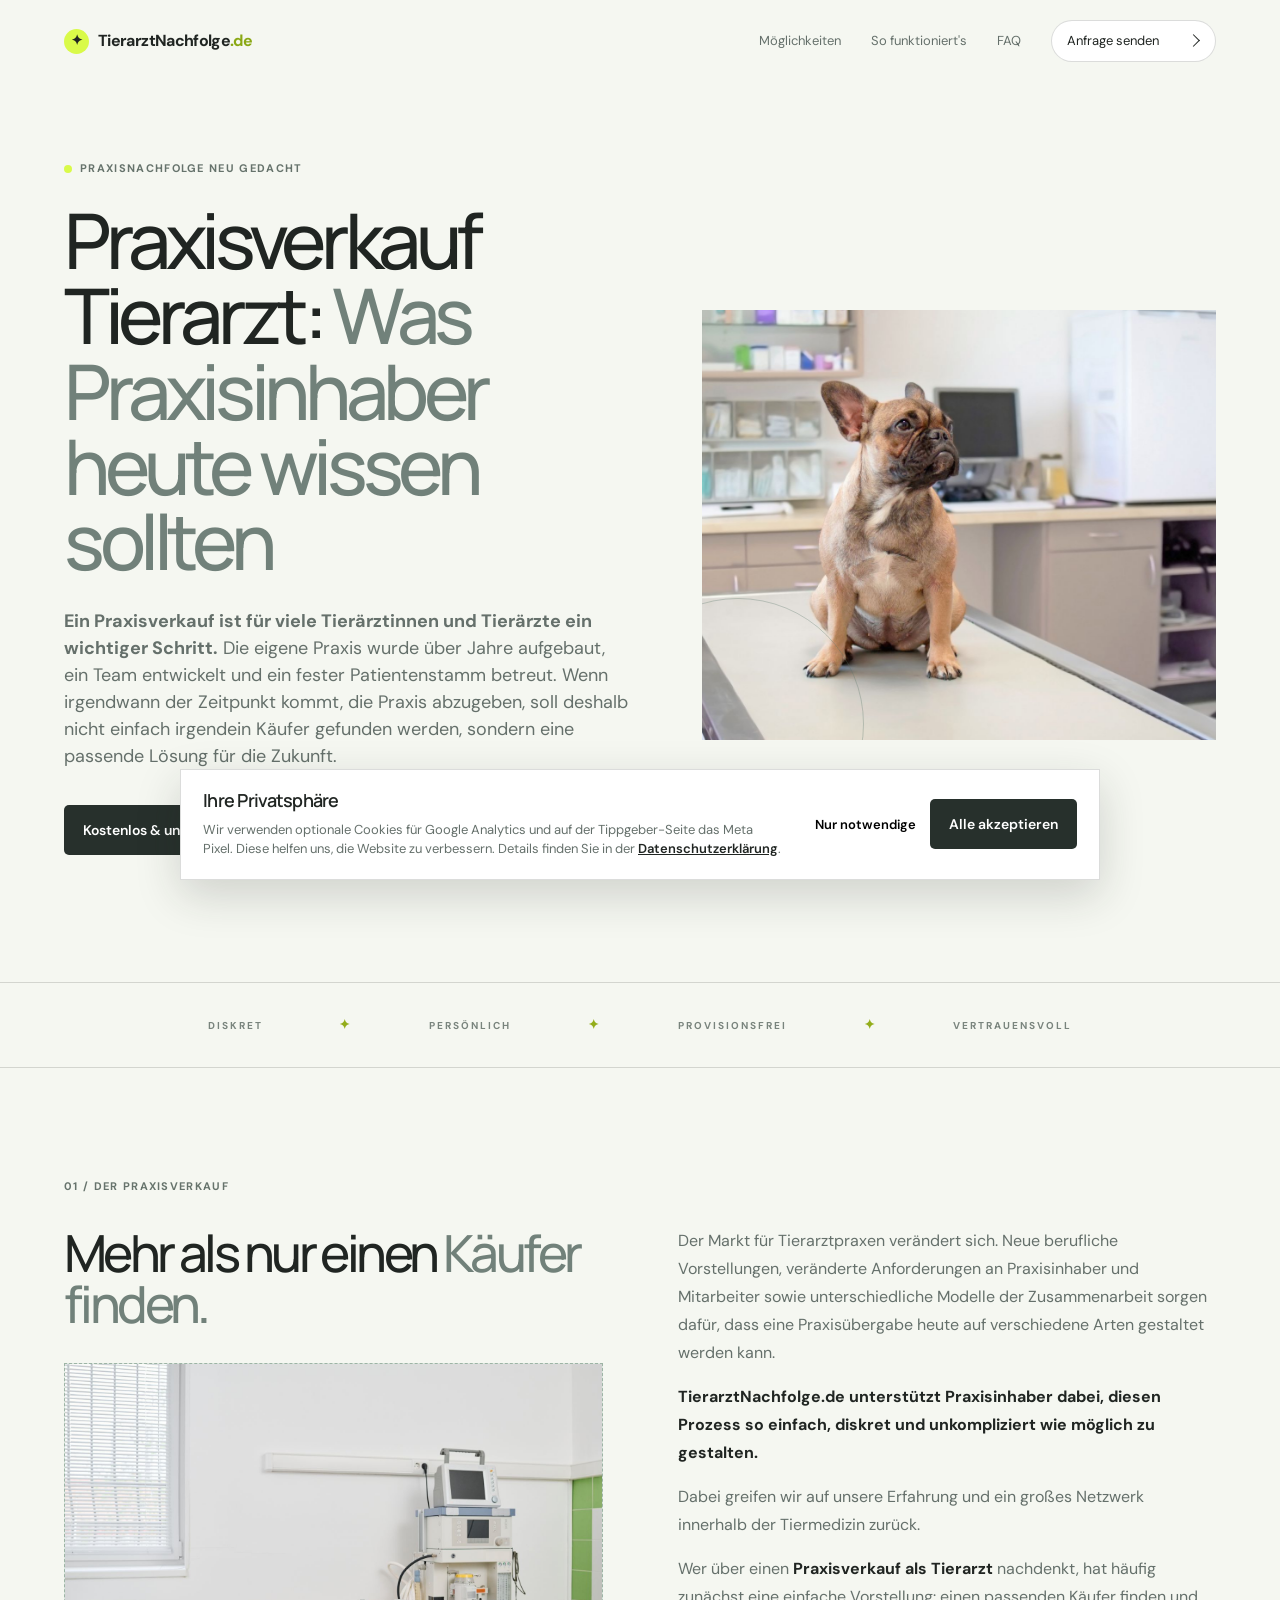
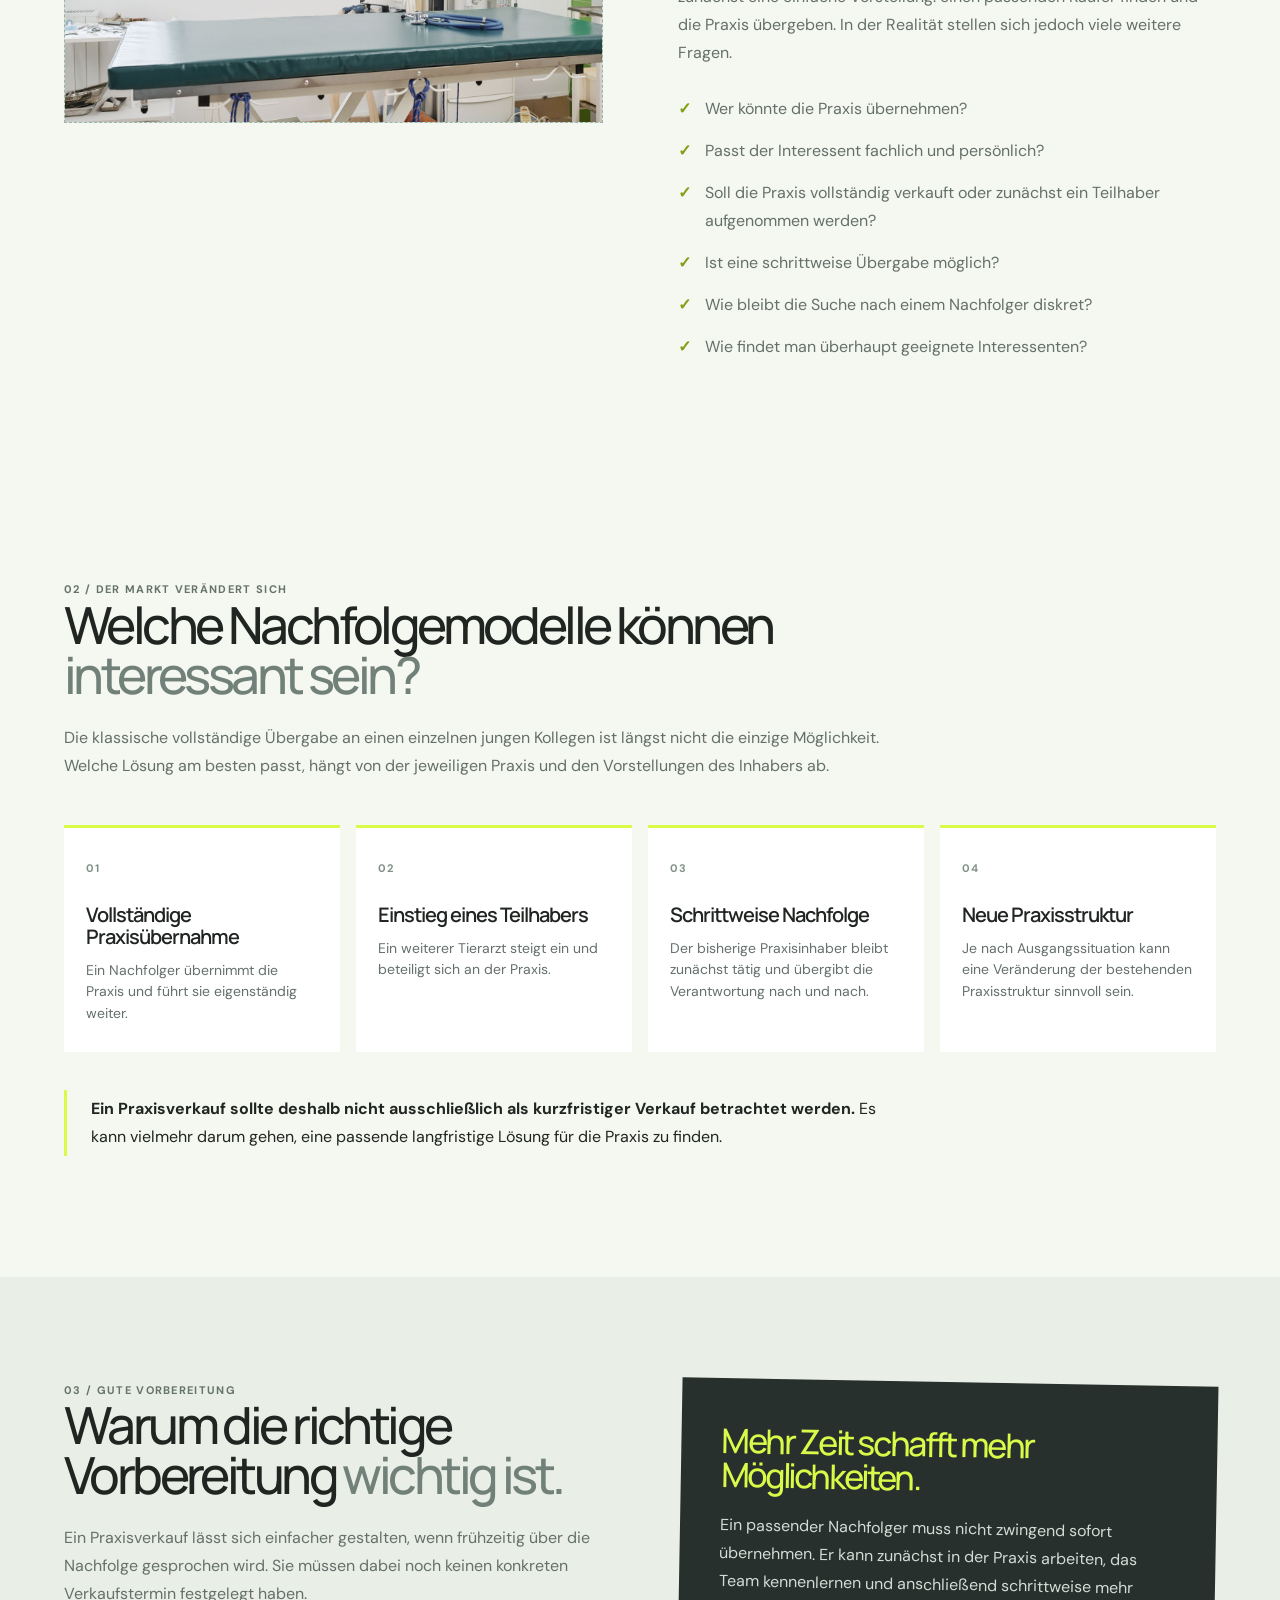
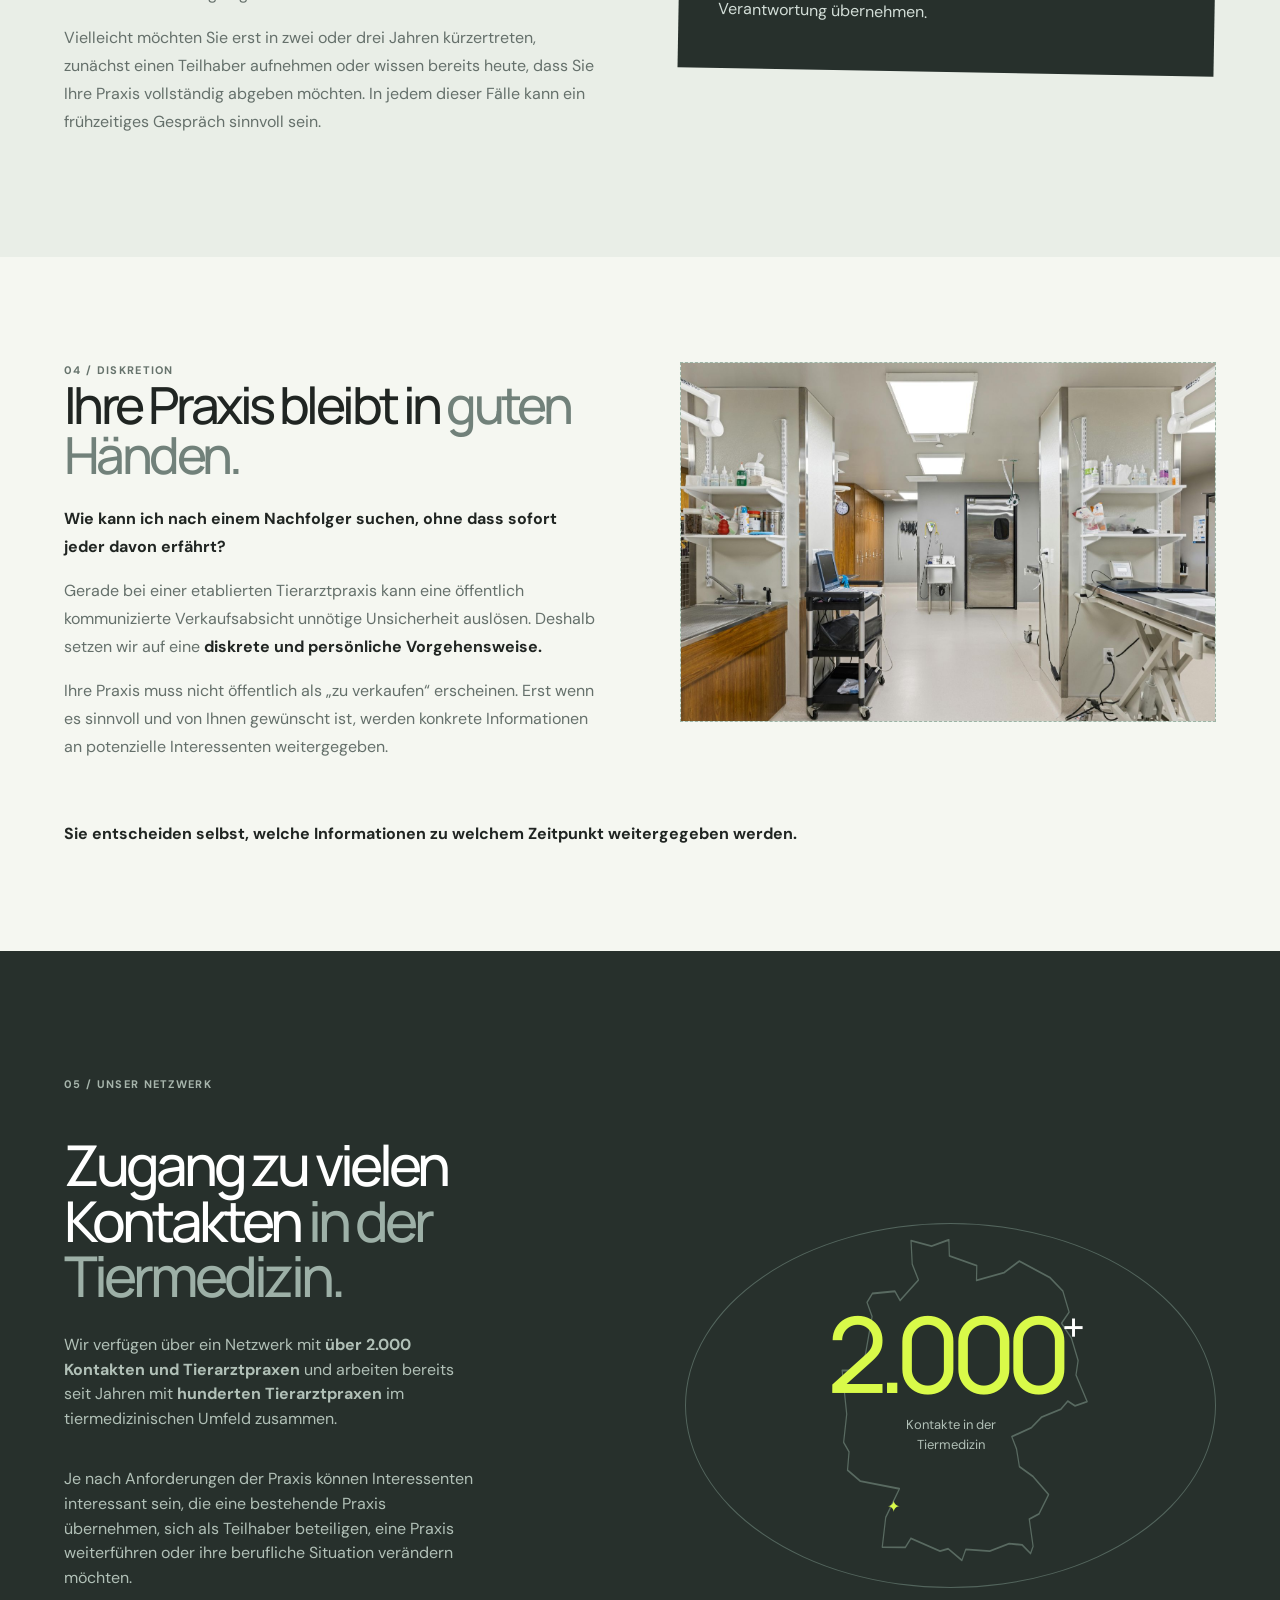
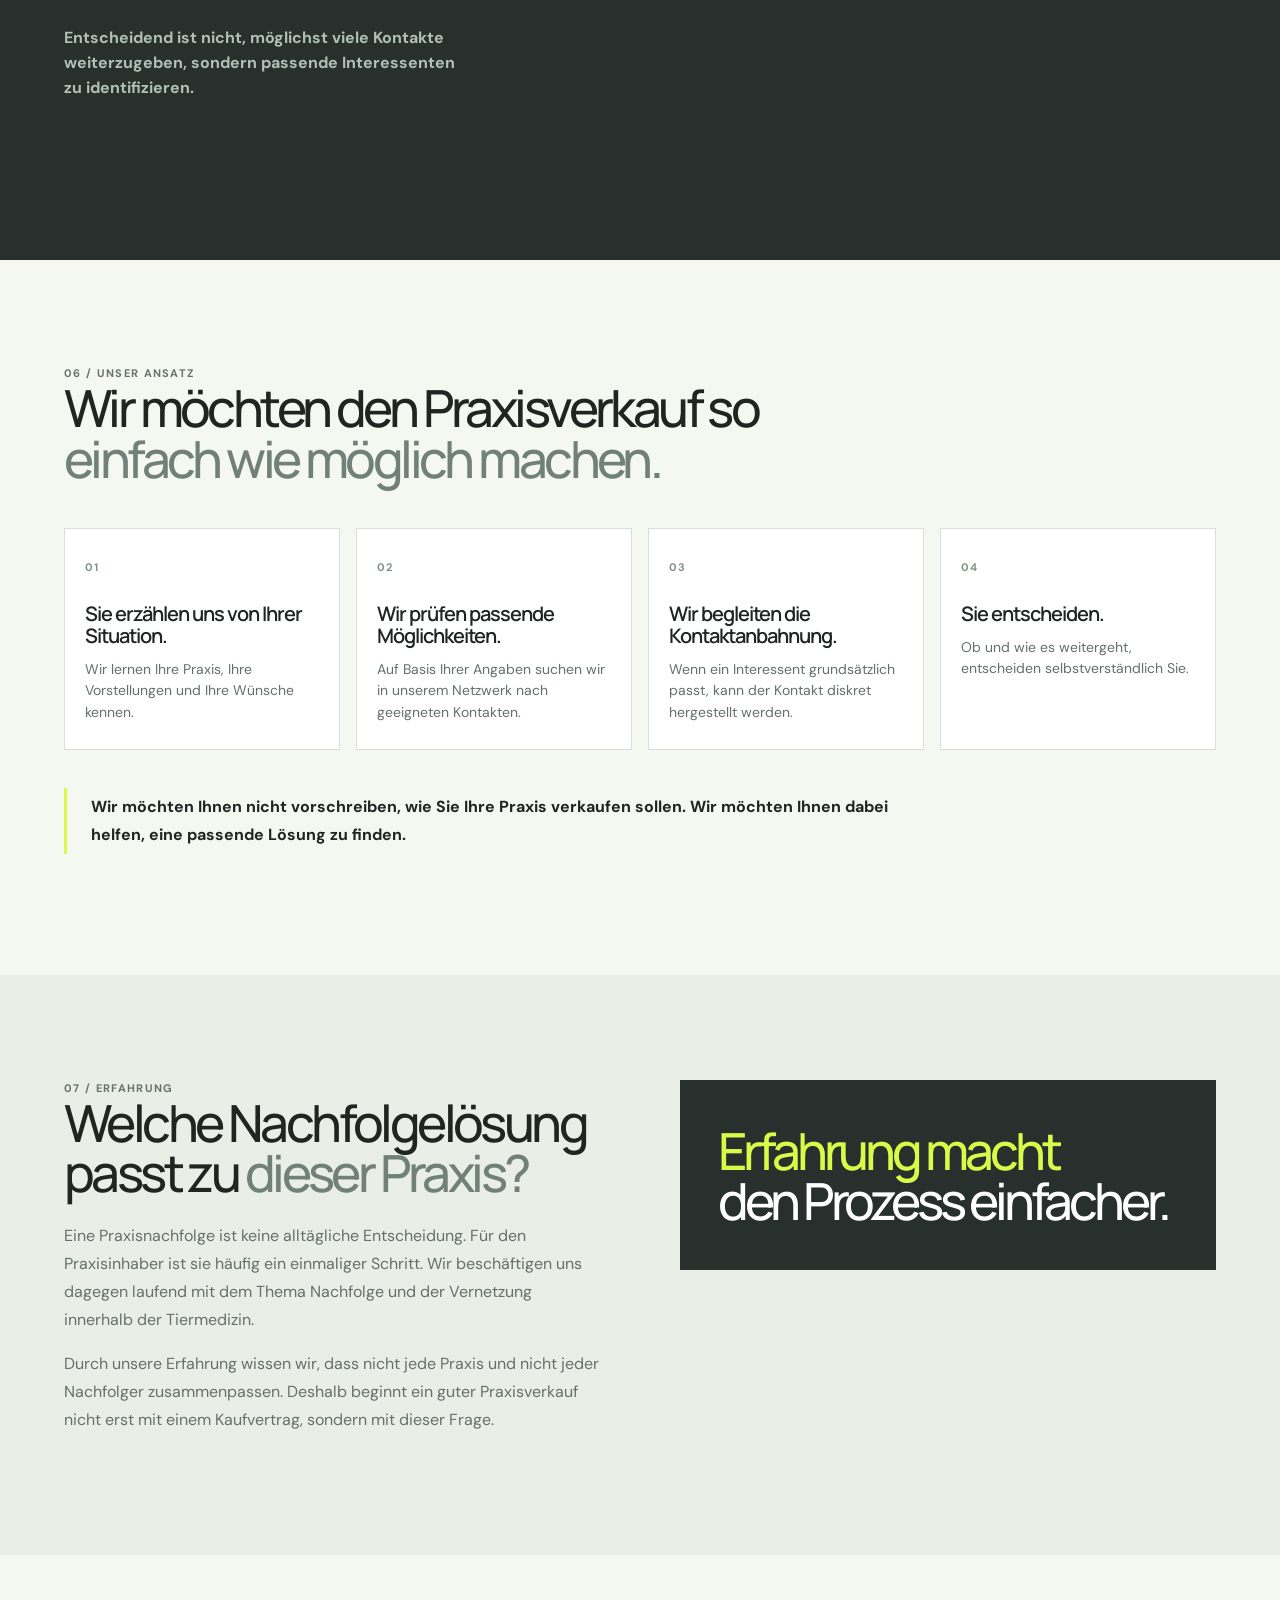
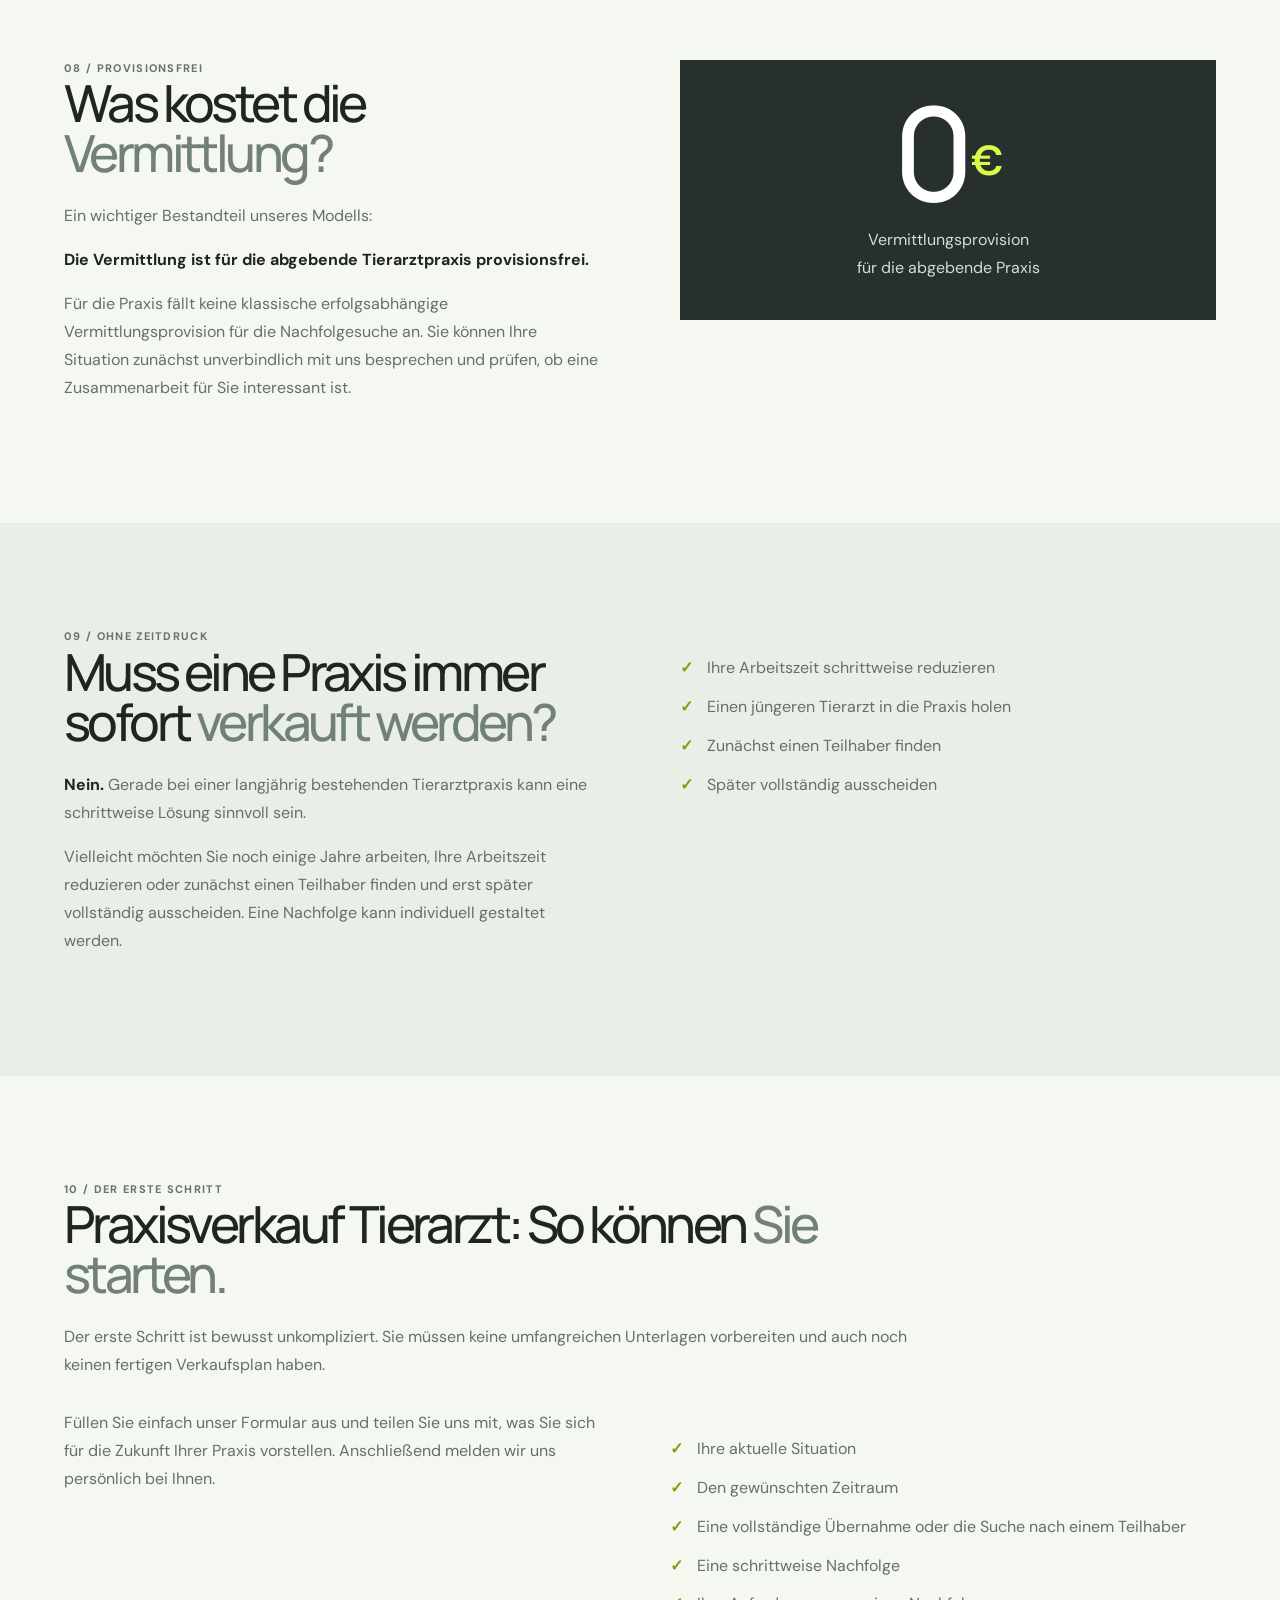
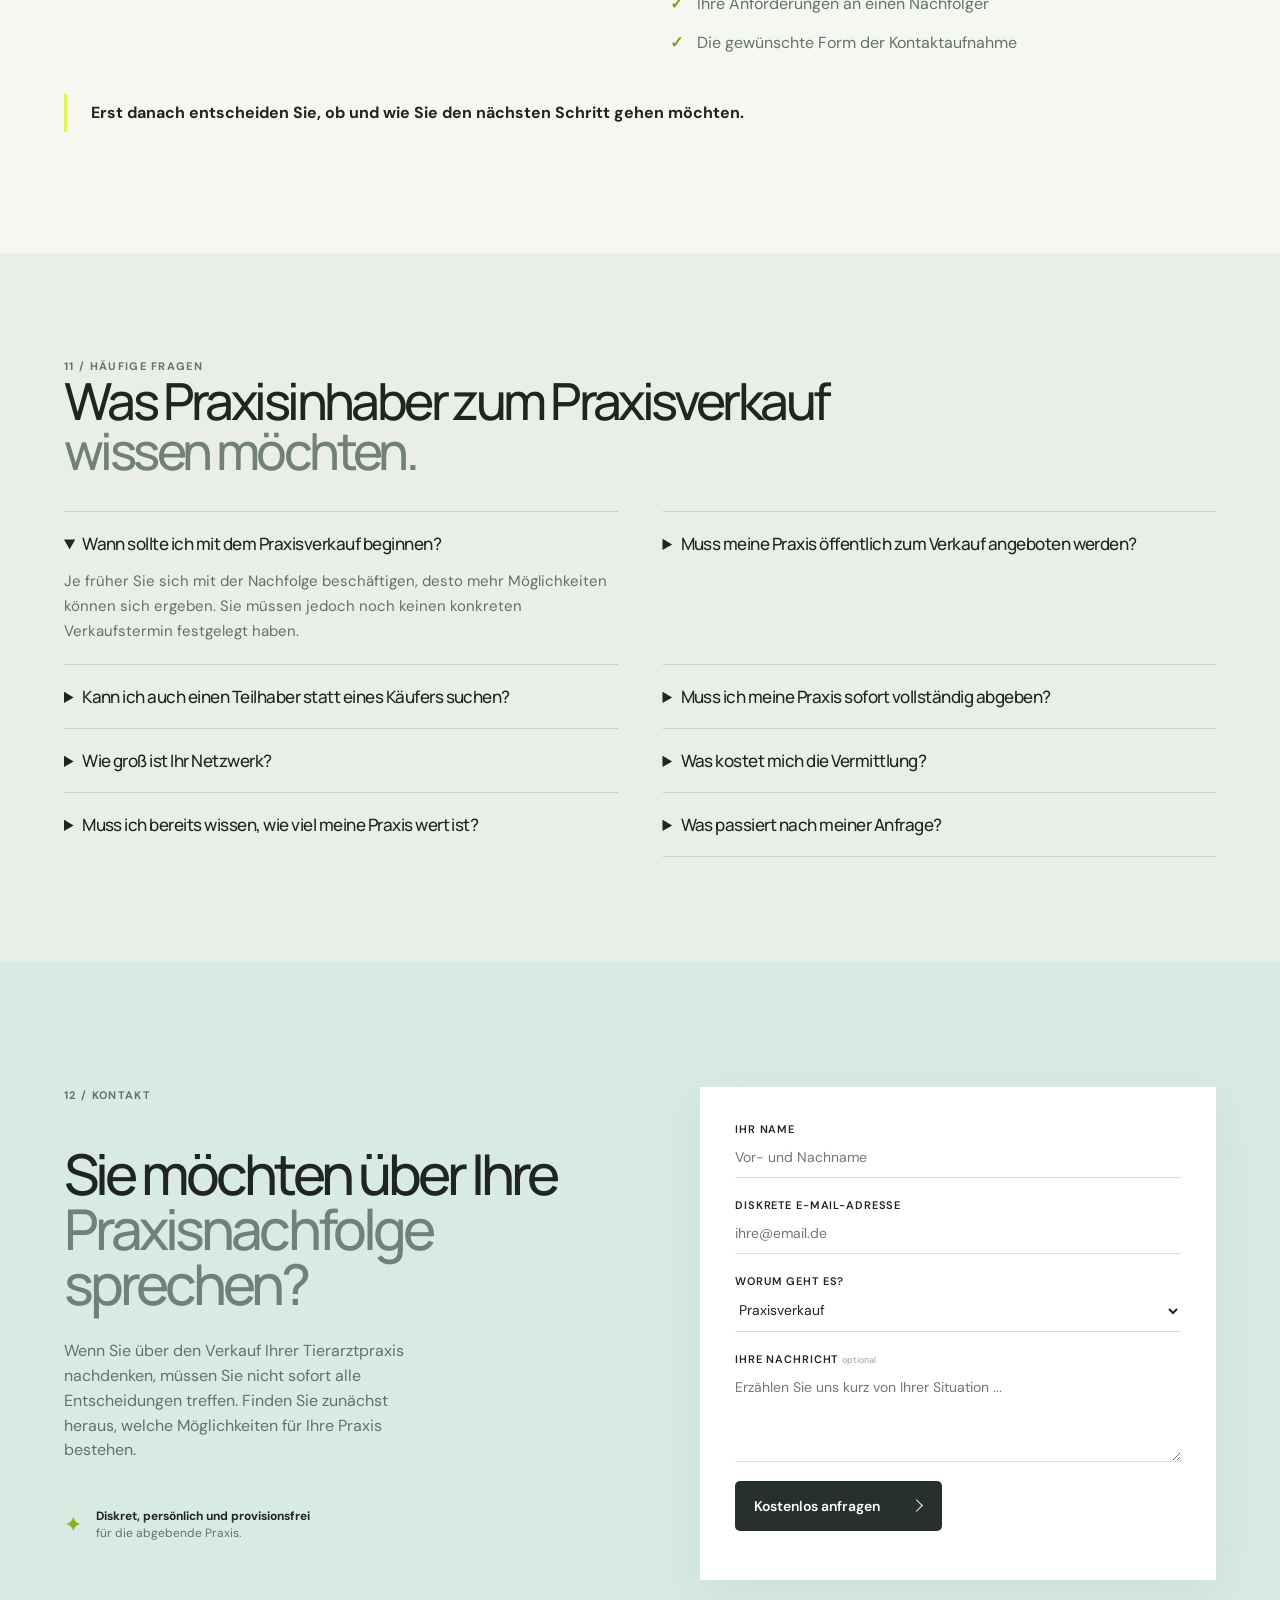
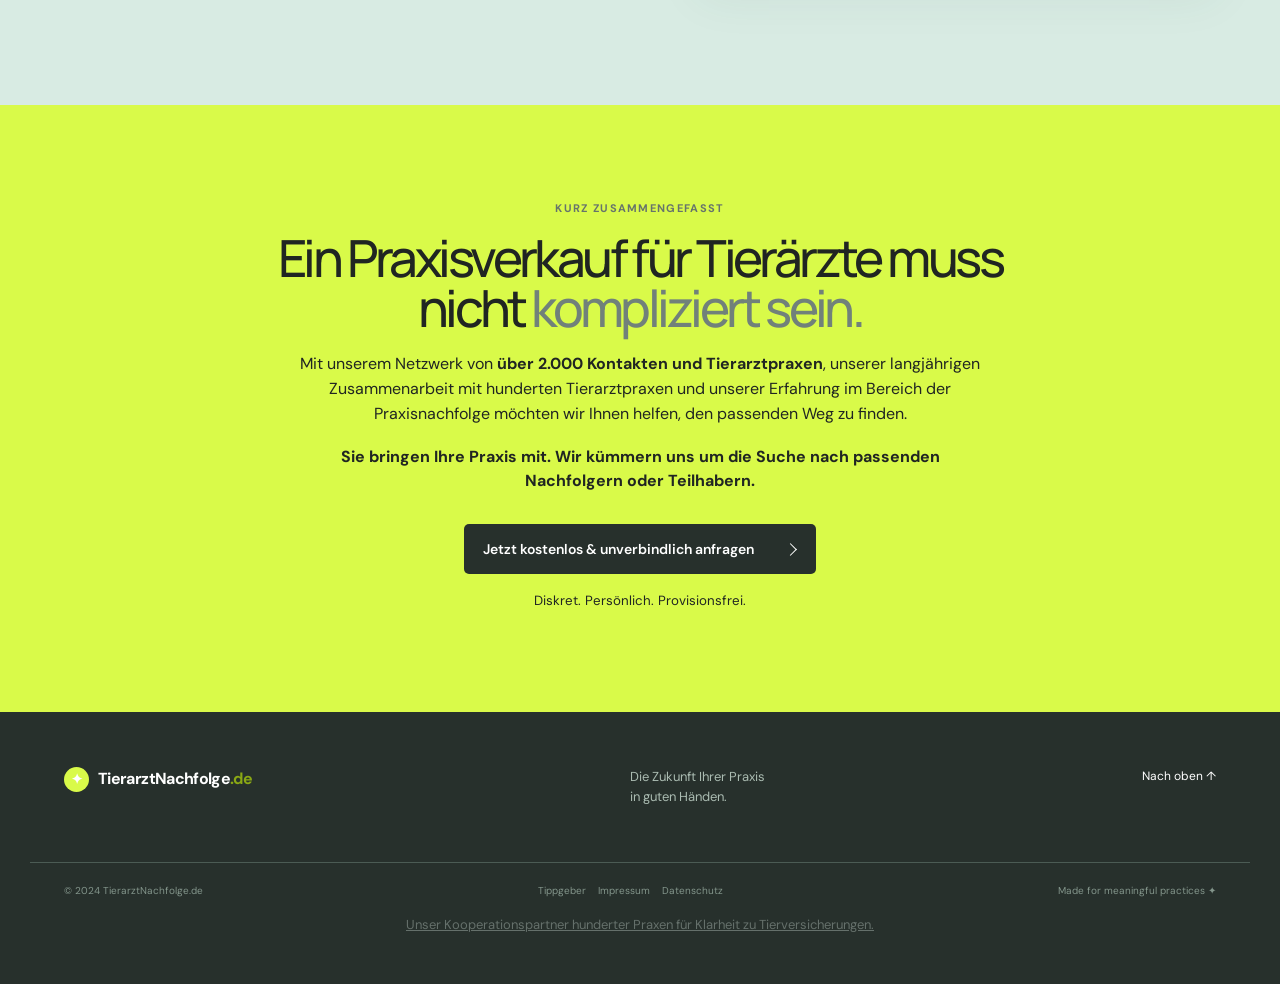
==== commit bdcf0353: "Add sales dropdown and Germany network maps" ====
--- a/praxisverkauf/index.html
+++ b/praxisverkauf/index.html
@@ -3,8 +3,8 @@
   <head>
     <meta charset="UTF-8" />
     <meta name="viewport" content="width=device-width, initial-scale=1.0" />
-    <link rel="icon" type="image/png" href="../assets/favicon.png" />
-    <link rel="apple-touch-icon" href="../assets/favicon.png" />
+    <link rel="icon" type="image/png" href="../assets/logo%20tierarztnachfolge.de.png" />
+    <link rel="apple-touch-icon" href="../assets/logo%20tierarztnachfolge.de.png" />
     <title>Praxisverkauf Tierarzt: Praxisnachfolge diskret gestalten | TierarztNachfolge.de</title>
     <meta name="description" content="Praxisverkauf für Tierärzte: TierarztNachfolge.de unterstützt Praxisinhaber diskret, persönlich und provisionsfrei bei der Suche nach Nachfolgern oder Teilhabern." />
     <link rel="preconnect" href="https://fonts.googleapis.com" />
@@ -48,7 +48,7 @@
 
       <section class="sale-section"><div class="section-shell sale-two-col"><div><div class="section-kicker">04 / Diskretion</div><h2>Ihre Praxis bleibt in <em>guten Händen.</em></h2><p><strong>Wie kann ich nach einem Nachfolger suchen, ohne dass sofort jeder davon erfährt?</strong></p><p>Gerade bei einer etablierten Tierarztpraxis kann eine öffentlich kommunizierte Verkaufsabsicht unnötige Unsicherheit auslösen. Deshalb setzen wir auf eine <strong>diskrete und persönliche Vorgehensweise.</strong></p><p>Ihre Praxis muss nicht öffentlich als „zu verkaufen“ erscheinen. Erst wenn es sinnvoll und von Ihnen gewünscht ist, werden konkrete Informationen an potenzielle Interessenten weitergegeben.</p></div><div class="sale-photo-placeholder tall" data-image-placeholder="discretion-praxisbild"><img src="../assets/verkauf%20Tierarztpraxis.jpg" alt="Verkauf einer Tierarztpraxis" /></div></div><div class="section-shell sale-highlight-wide"><strong>Sie entscheiden selbst, welche Informationen zu welchem Zeitpunkt weitergegeben werden.</strong></div></section>
 
-      <section class="network-section"><div class="section-shell network-grid"><div><div class="section-kicker">05 / Unser Netzwerk</div><h2>Zugang zu vielen Kontakten <em>in der Tiermedizin.</em></h2><p>Wir verfügen über ein Netzwerk mit <strong>über 2.000 Kontakten und Tierarztpraxen</strong> und arbeiten bereits seit Jahren mit <strong>hunderten Tierarztpraxen</strong> im tiermedizinischen Umfeld zusammen.</p><p>Je nach Anforderungen der Praxis können Interessenten interessant sein, die eine bestehende Praxis übernehmen, sich als Teilhaber beteiligen, eine Praxis weiterführen oder ihre berufliche Situation verändern möchten.</p><p><strong>Entscheidend ist nicht, möglichst viele Kontakte weiterzugeben, sondern passende Interessenten zu identifizieren.</strong></p></div><div class="network-stat"><div class="stat-number">2.000<span>+</span></div><p>Kontakte in der Tiermedizin</p><div class="stat-paw">✦</div></div></div></section>
+      <section class="network-section"><div class="section-shell network-grid"><div><div class="section-kicker">05 / Unser Netzwerk</div><h2>Zugang zu vielen Kontakten <em>in der Tiermedizin.</em></h2><p>Wir verfügen über ein Netzwerk mit <strong>über 2.000 Kontakten und Tierarztpraxen</strong> und arbeiten bereits seit Jahren mit <strong>hunderten Tierarztpraxen</strong> im tiermedizinischen Umfeld zusammen.</p><p>Je nach Anforderungen der Praxis können Interessenten interessant sein, die eine bestehende Praxis übernehmen, sich als Teilhaber beteiligen, eine Praxis weiterführen oder ihre berufliche Situation verändern möchten.</p><p><strong>Entscheidend ist nicht, möglichst viele Kontakte weiterzugeben, sondern passende Interessenten zu identifizieren.</strong></p></div><div class="network-stat"><svg class="germany-map" viewBox="5 47 6.5 8" aria-hidden="true"><path transform="translate(1.75 102) scale(.65 -1)" d="M9.921906 54.983104 9.93958 54.596642 10.950112 54.363607 10.939467 54.008693 11.956252 54.196486 12.51844 54.470371 13.647467 54.075511 14.119686 53.757029 14.353315 53.248171 14.074521 52.981263 14.4376 52.62485 14.685026 52.089947 14.607098 51.745188 15.016996 51.106674 14.570718 51.002339 14.307013 51.117268 14.056228 50.926918 13.338132 50.733234 12.966837 50.484076 12.240111 50.266338 12.415191 49.969121 12.521024 49.547415 13.031329 49.307068 13.595946 48.877172 13.243357 48.416115 12.884103 48.289146 13.025851 47.637584 12.932627 47.467646 12.62076 47.672388 12.141357 47.703083 11.426414 47.523766 10.544504 47.566399 10.402084 47.302488 9.896068 47.580197 9.594226 47.525058 8.522612 47.830828 8.317301 47.61358 7.466759 47.620582 7.593676 48.333019 8.099279 49.017784 6.65823 49.201958 6.18632 49.463803 6.242751 49.902226 6.043073 50.128052 6.156658 50.803721 5.988658 51.851616 6.589397 51.852029 6.84287 52.22844 7.092053 53.144043 6.90514 53.482162 7.100425 53.693932 7.936239 53.748296 8.121706 53.527792 8.800734 54.020786 8.572118 54.395646 8.526229 54.962744 9.282049 54.830865Z" /></svg><div class="stat-number">2.000<span>+</span></div><p>Kontakte in der Tiermedizin</p><div class="stat-paw">✦</div></div></div></section>
 
       <section class="sale-section" id="ablauf"><div class="section-shell"><div class="section-kicker">06 / Unser Ansatz</div><h2>Wir möchten den Praxisverkauf so <em>einfach wie möglich machen.</em></h2><div class="sale-process"><article><span>01</span><h3>Sie erzählen uns von Ihrer Situation.</h3><p>Wir lernen Ihre Praxis, Ihre Vorstellungen und Ihre Wünsche kennen.</p></article><article><span>02</span><h3>Wir prüfen passende Möglichkeiten.</h3><p>Auf Basis Ihrer Angaben suchen wir in unserem Netzwerk nach geeigneten Kontakten.</p></article><article><span>03</span><h3>Wir begleiten die Kontaktanbahnung.</h3><p>Wenn ein Interessent grundsätzlich passt, kann der Kontakt diskret hergestellt werden.</p></article><article><span>04</span><h3>Sie entscheiden.</h3><p>Ob und wie es weitergeht, entscheiden selbstverständlich Sie.</p></article></div><p class="sale-highlight"><strong>Wir möchten Ihnen nicht vorschreiben, wie Sie Ihre Praxis verkaufen sollen. Wir möchten Ihnen dabei helfen, eine passende Lösung zu finden.</strong></p></div></section>
 
--- a/styles.css
+++ b/styles.css
@@ -26,6 +26,35 @@
   .ticker-group{min-width:100vw;justify-content:flex-start;padding-left:21px;padding-right:21px;gap:16px}
   .ticker-inner>.ticker-group + .ticker-group{display:flex}
 }
+
+/* Sales links grouped in a compact navigation dropdown. */
+.nav-dropdown{position:relative}
+.nav-dropdown-toggle{display:inline-flex;align-items:center;gap:12px;padding:10px 15px;border:1px solid var(--line);border-radius:30px;background:#fff;color:var(--ink);font:400 13px 'DM Sans';cursor:pointer}
+.nav-dropdown-toggle:hover{color:var(--ink)}
+.dropdown-chevron{width:7px;height:7px;border-right:1px solid currentColor;border-bottom:1px solid currentColor;transform:rotate(45deg);margin-top:-4px;transition:transform .2s ease}
+.nav-dropdown.open .dropdown-chevron{transform:rotate(225deg);margin-top:4px}
+.nav-dropdown-menu{position:absolute;z-index:10;top:calc(100% + 12px);right:0;display:none;min-width:220px;padding:8px;background:#fff;border:1px solid var(--line);box-shadow:0 15px 30px rgba(32,56,45,.12)}
+.nav-dropdown.open .nav-dropdown-menu{display:grid}
+.nav-dropdown-menu a{display:block;padding:10px 12px;color:var(--muted);font-size:13px;text-decoration:none;white-space:nowrap}
+.nav-dropdown-menu a:hover{background:var(--paper);color:var(--ink)}
+
+@media(max-width:800px){
+  .nav-dropdown{display:block}
+  .nav-dropdown-toggle{justify-content:space-between;width:100%}
+  .nav-dropdown-menu{position:static;min-width:0;margin-top:8px;padding:4px 0 4px 12px;border:0;border-left:2px solid var(--lime);box-shadow:none;background:var(--paper)}
+  .nav-dropdown-menu a{padding:9px 12px}
+}
+
+.cookie-consent{position:fixed;z-index:20;left:20px;right:20px;bottom:20px;display:flex;align-items:center;justify-content:space-between;gap:28px;max-width:920px;margin:auto;padding:20px 22px;background:#fff;border:1px solid var(--line);box-shadow:0 15px 45px rgba(32,37,34,.18)}
+.cookie-consent[hidden]{display:none}
+.cookie-consent strong{font:600 18px/1.1 Manrope,sans-serif;letter-spacing:-.04em}
+.cookie-consent p{max-width:650px;margin:7px 0 0;color:var(--muted);font-size:13px;line-height:1.45}
+.cookie-consent a,.cookie-settings-link{color:var(--ink);font-weight:600}
+.cookie-consent-actions{display:flex;flex-shrink:0;align-items:center;gap:10px}
+.cookie-consent-actions button{white-space:nowrap}
+.cookie-reject,.cookie-settings-link{border:0;background:none;padding:10px 4px;cursor:pointer;font:600 13px 'DM Sans'}
+.cookie-settings-link{text-decoration:underline}
+@media(max-width:650px){.cookie-consent{left:12px;right:12px;bottom:12px;display:block;padding:18px}.cookie-consent-actions{justify-content:flex-end;margin-top:14px}.cookie-consent-actions .button{padding:11px 14px}}
 
 @keyframes ticker-scroll{from{transform:translateX(0)}to{transform:translateX(calc(-50%))}}
 
@@ -127,3 +156,49 @@
 @media(max-width:800px){.sale-hero{display:flex;flex-direction:column;align-items:stretch;gap:45px;padding-top:55px;padding-bottom:70px}.sale-hero h1{font-size:51px}.sale-hero-visual{min-height:330px}.sale-intro,.sale-section{padding-top:85px;padding-bottom:85px}.sale-intro-grid,.sale-two-col{grid-template-columns:1fr;gap:38px}.sale-intro .sale-photo-placeholder{height:300px}.sale-options{grid-template-columns:1fr 1fr}.sale-process{grid-template-columns:1fr 1fr}.sale-start{grid-template-columns:1fr;gap:10px}.sale-faq{grid-template-columns:1fr}.sale-faq details:last-child{border-bottom:0}.sale-photo-placeholder.tall{height:280px}.sale-final{padding:80px 0 85px}}
 @media(max-width:420px){.sale-hero h1{font-size:44px}.sale-hero .hero-lead{font-size:17px}.sale-options,.sale-process{grid-template-columns:1fr}.sale-callout{padding:35px 25px}.sale-zero strong{font-size:105px}.sale-final h2{font-size:40px}}
 .sale-zero strong{color:#fff}
+
+/* Praxis verkaufen / Praxiswert page */
+.value-page{background:var(--paper)}
+.value-page h1,.value-page h2,.value-page h3{font-weight:500}
+.value-hero{padding-top:78px;padding-bottom:92px;display:grid;grid-template-columns:minmax(0,1.08fr) minmax(300px,.92fr);gap:70px;align-items:center}
+.value-hero h1{max-width:780px;font-size:clamp(48px,6vw,80px);margin:22px 0 30px}
+.value-hero .hero-lead{max-width:650px;font-size:18px}
+.value-hero-card{min-height:390px;background:var(--dark);color:#fff;padding:35px;display:flex;flex-direction:column;justify-content:space-between;position:relative;overflow:hidden;transform:rotate(1.5deg)}
+.value-hero-card:before{content:'';position:absolute;width:330px;height:330px;border:1px solid rgba(217,250,73,.35);border-radius:50%;right:-115px;top:-100px}
+.value-card-label,.value-callout>span{position:relative;color:var(--blue);font-size:11px;text-transform:uppercase;letter-spacing:.12em;font-weight:700}
+.value-hero-card strong{position:relative;font:500 clamp(43px,4.3vw,65px)/.95 Manrope,sans-serif;letter-spacing:-.08em;color:var(--lime)}
+.value-hero-card em{font-style:normal;color:#fff}
+.value-hero-card p{position:relative;max-width:250px;color:#d2ddd7;margin:0}
+.value-card-mark{position:absolute;right:24px;bottom:7px;color:var(--lime);font-size:90px;line-height:1}
+.value-intro{padding-top:110px;padding-bottom:115px}.value-intro-grid{display:grid;grid-template-columns:1fr 1fr;gap:90px;margin-top:32px}.value-intro h2,.value-section h2,.value-factors h2,.value-final h2{font-size:clamp(37px,4vw,58px);margin-bottom:25px}.value-intro p,.value-section p,.value-factors .section-intro{max-width:700px;color:var(--muted);line-height:1.75}.value-highlight{border-left:3px solid var(--lime);padding:5px 0 5px 24px;color:var(--ink)!important;font-weight:700}
+.value-factors{padding:105px 0;background:#e9eee7}.value-factors> .section-shell>h2{max-width:800px}.section-intro{margin-bottom:0}.factor-grid{display:grid;grid-template-columns:repeat(3,1fr);gap:16px;margin-top:45px}.factor-card{background:#fff;padding:27px 23px;min-height:290px;border-top:3px solid var(--lime)}.factor-card span,.model-list span,.numbered-note>span{font-size:11px;letter-spacing:.12em;font-weight:700;color:#829187}.factor-card h3{font:600 22px/1.1 Manrope,sans-serif;letter-spacing:-.05em;margin:24px 0 12px}.factor-card p,.factor-card li{font-size:14px;line-height:1.55}.factor-card p{margin-bottom:13px}.factor-card ul{padding-left:17px;color:var(--muted);margin:0 0 18px}.factor-card strong{font-size:14px;line-height:1.45}.factor-featured{grid-row:span 2}.factor-dark{background:var(--dark);color:#fff}.factor-dark span{color:var(--blue)}.factor-dark p{color:#d2ddd7}.factor-dark strong{display:block;color:var(--lime);margin-top:25px}
+.value-section{padding-top:105px;padding-bottom:105px}.value-muted{background:#e9eee7}.value-two-col{display:grid;grid-template-columns:1fr 1fr;gap:80px;align-items:start}.value-callout{background:var(--dark);color:#fff;padding:42px 38px;transform:rotate(1deg)}.value-callout strong{display:block;color:var(--lime);font:500 clamp(31px,3.3vw,48px)/.98 Manrope,sans-serif;letter-spacing:-.07em;margin:35px 0}.value-callout p{color:#d2ddd7;margin:0}.model-list{display:grid;gap:13px}.model-list article{background:#fff;padding:23px 22px;border-left:3px solid var(--lime)}.model-list h3{font:600 21px/1.1 Manrope,sans-serif;letter-spacing:-.05em;margin:15px 0 8px}.model-list p{font-size:14px;line-height:1.55;margin:0}.value-start{display:grid;grid-template-columns:1fr 1fr;gap:60px;margin-top:8px}.numbered-note{padding:25px 28px;background:#fff;border:1px solid var(--line)}.numbered-note p{margin:18px 0 0}.zero-card{display:flex;align-items:center;justify-content:center;flex-wrap:wrap;align-content:center;background:var(--dark);min-height:270px;color:var(--lime)}.zero-card strong{font:500 130px/.8 Manrope,sans-serif;letter-spacing:-.1em}.zero-card span{font-size:42px;font-weight:600;margin:19px 0 0 10px}.zero-card p{width:100%;text-align:center;color:#d2ddd7;margin:23px 0 0}.value-final{background:var(--lime);padding:95px 0 100px;text-align:center}.value-final h2{max-width:750px;margin:15px auto 20px}.value-final p{max-width:620px;margin:0 auto 28px}.value-final .button{margin-bottom:10px}
+@media(max-width:800px){.value-hero{display:flex;flex-direction:column;align-items:stretch;gap:45px;padding-top:55px;padding-bottom:70px}.value-hero h1{font-size:51px}.value-hero-card{min-height:310px}.value-intro,.value-section{padding-top:85px;padding-bottom:85px}.value-intro-grid,.value-two-col,.value-start{grid-template-columns:1fr;gap:38px}.value-factors{padding:85px 0}.factor-grid{grid-template-columns:1fr 1fr}.factor-featured{grid-row:auto}.value-callout{padding:35px 28px}.zero-card{min-height:230px}.value-final{padding:80px 0 85px}}
+@media(max-width:420px){.value-hero h1{font-size:44px}.value-hero .hero-lead{font-size:17px}.factor-grid{grid-template-columns:1fr}.value-callout{padding:35px 25px}.zero-card strong{font-size:105px}.value-final h2{font-size:40px}}
+
+/* Put the referral form beside the opening message so the reward is visible at first glance. */
+.referral-hero{grid-template-columns:minmax(0,.9fr) minmax(390px,1.1fr);align-items:start;min-height:0;padding-top:35px;padding-bottom:80px;gap:55px}
+.referral-hero-copy{padding-top:0}
+.referral-hero-form{background:#fff;border-top:4px solid var(--lime);padding:25px 30px 30px;box-shadow:0 18px 45px rgba(32,37,34,.1)}
+.referral-hero-form h2{font-size:clamp(36px,3.5vw,52px);margin:10px 0 13px}
+.referral-hero-form h2 em{color:#71817a;font-style:normal}
+.hero-form-intro{color:var(--muted);font-size:14px;margin-bottom:20px}
+.hero-form-prize{display:flex;align-items:center;gap:14px;background:var(--dark);color:#fff;padding:14px 17px;margin-bottom:24px}
+.hero-form-prize strong{color:var(--lime);font:500 38px/.9 Manrope,sans-serif;letter-spacing:-.08em;white-space:nowrap}
+.hero-form-prize span{color:#d2ddd7;font-size:12px;line-height:1.3}
+.referral-hero-form form{display:grid;gap:12px}
+.referral-hero-form form label{display:block;font-size:12px;font-weight:600}
+.referral-hero-form input,.referral-hero-form textarea{width:100%;margin-top:4px;padding:10px 11px;border:1px solid var(--line);border-radius:2px;background:#fbfcf8;color:var(--ink);font:400 13px 'DM Sans'}
+.referral-hero-form textarea{resize:vertical;min-height:75px}
+.referral-hero-form input:focus,.referral-hero-form textarea:focus{outline:2px solid var(--lime);outline-offset:1px}
+.referral-hero-form .form-two-col{display:grid;grid-template-columns:1fr 1fr;gap:12px}
+.referral-hero-form .form-hint{font-size:11px;color:var(--muted);line-height:1.4;margin:0}
+.referral-hero-form .button{justify-content:center;width:100%;padding:13px 16px}
+
+@media(max-width:800px){
+  .referral-hero{gap:40px;padding-top:35px;padding-bottom:65px}
+  .referral-hero-copy{padding-top:0}
+  .referral-hero-form{padding:22px 21px 25px}
+  .referral-hero-form .form-two-col{grid-template-columns:1fr}
+  .hero-form-prize strong{font-size:34px}
+}
